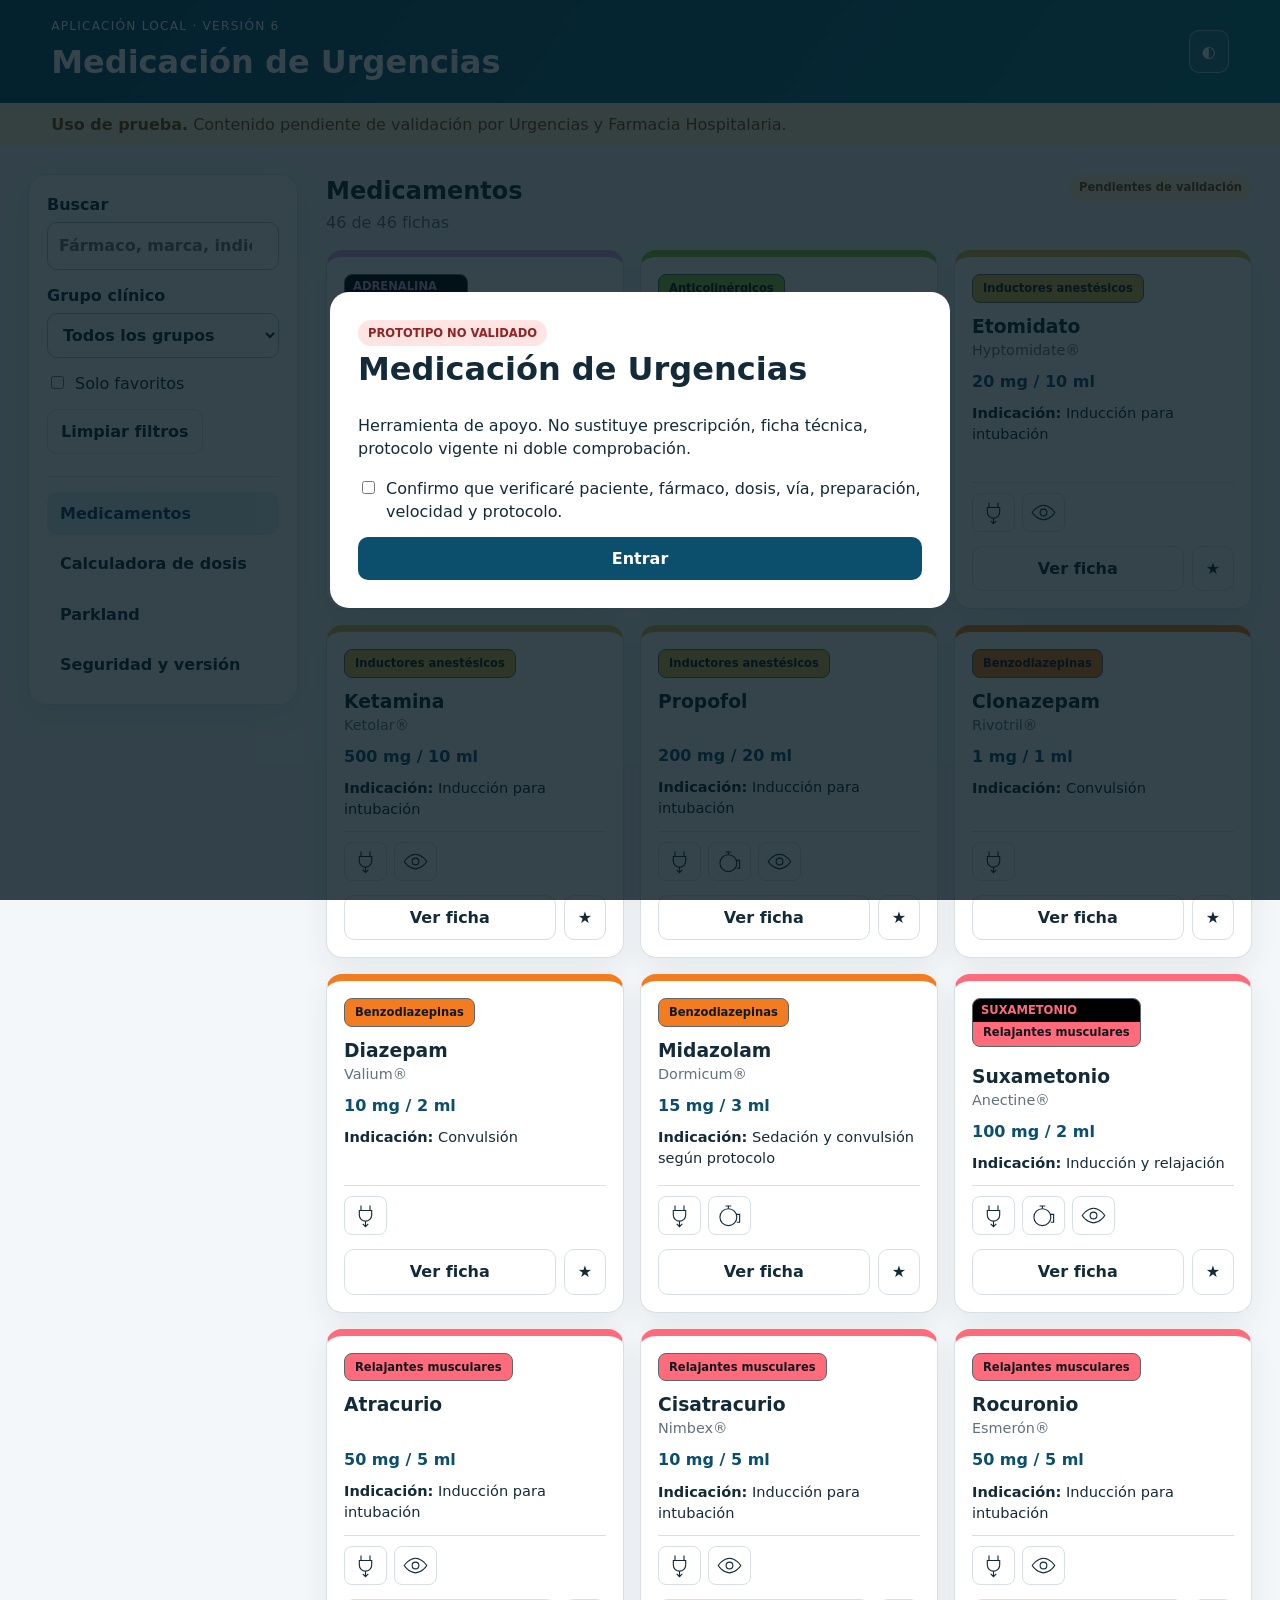
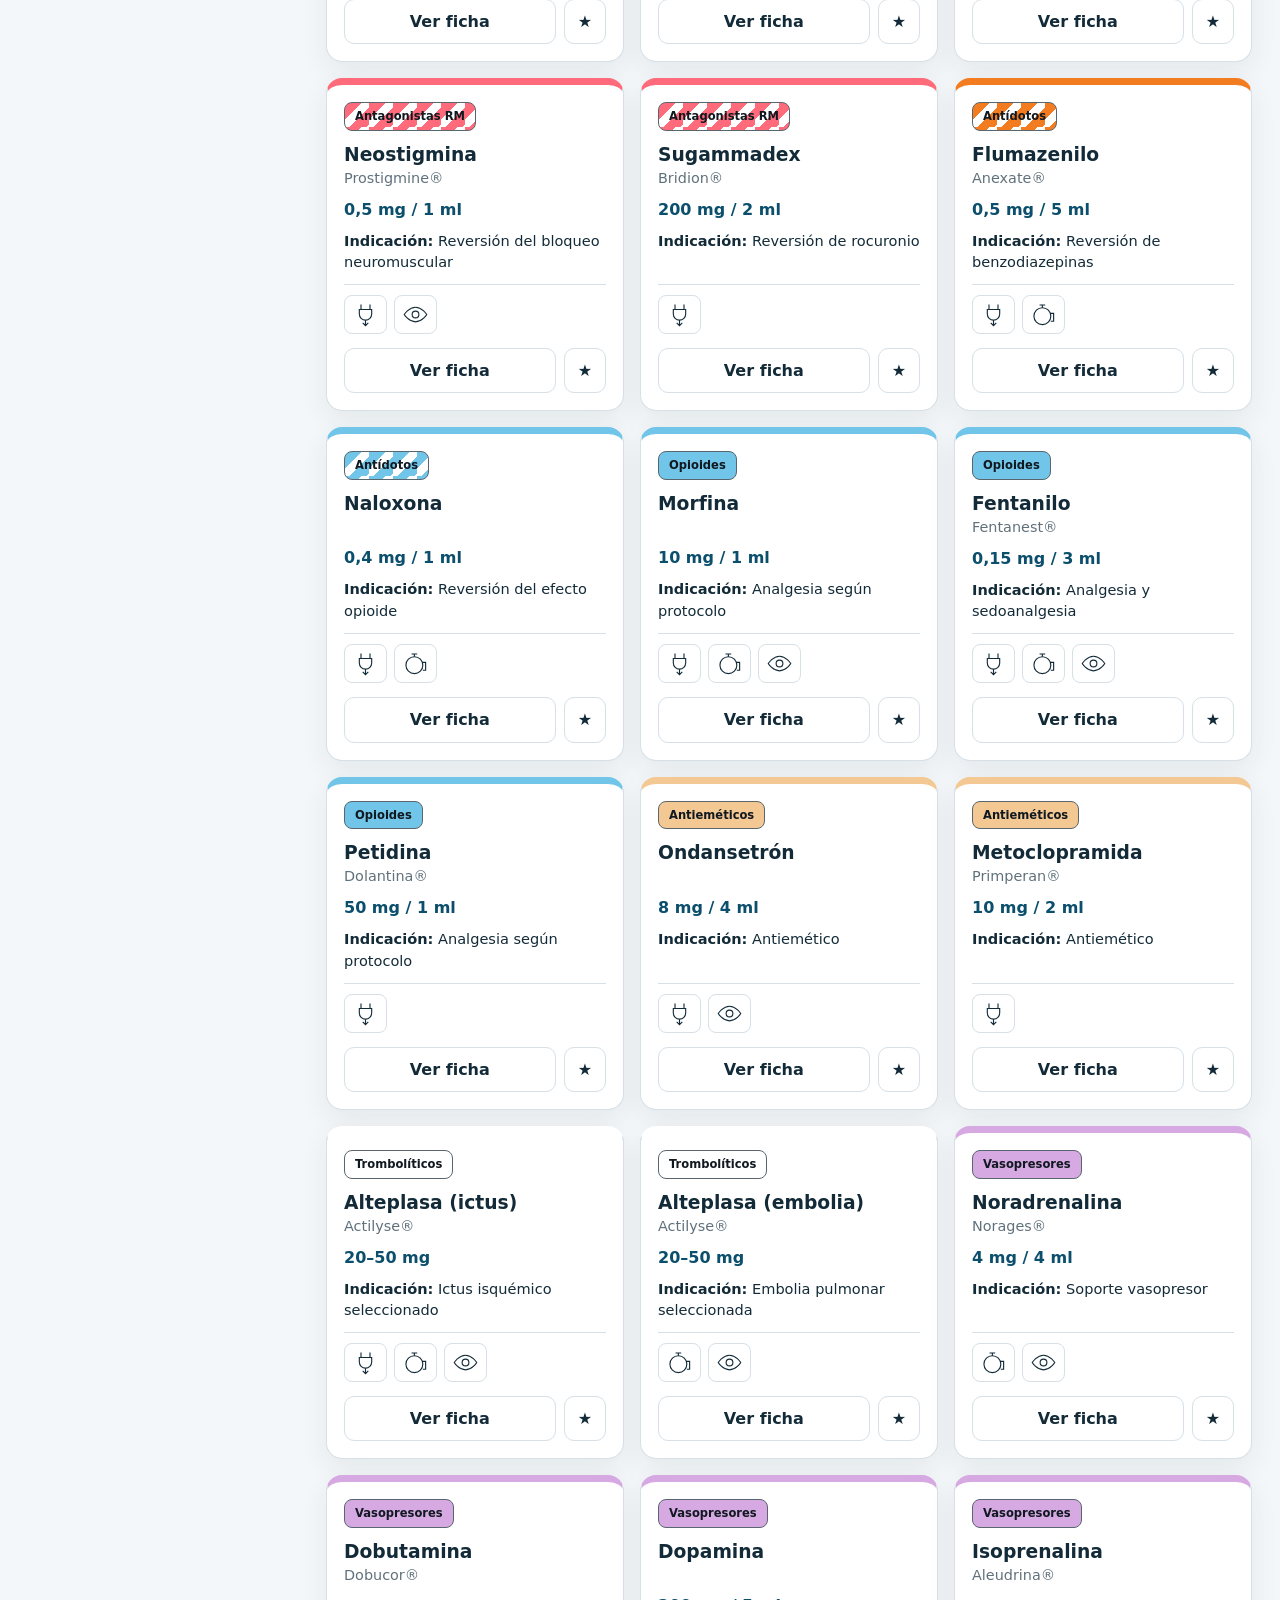
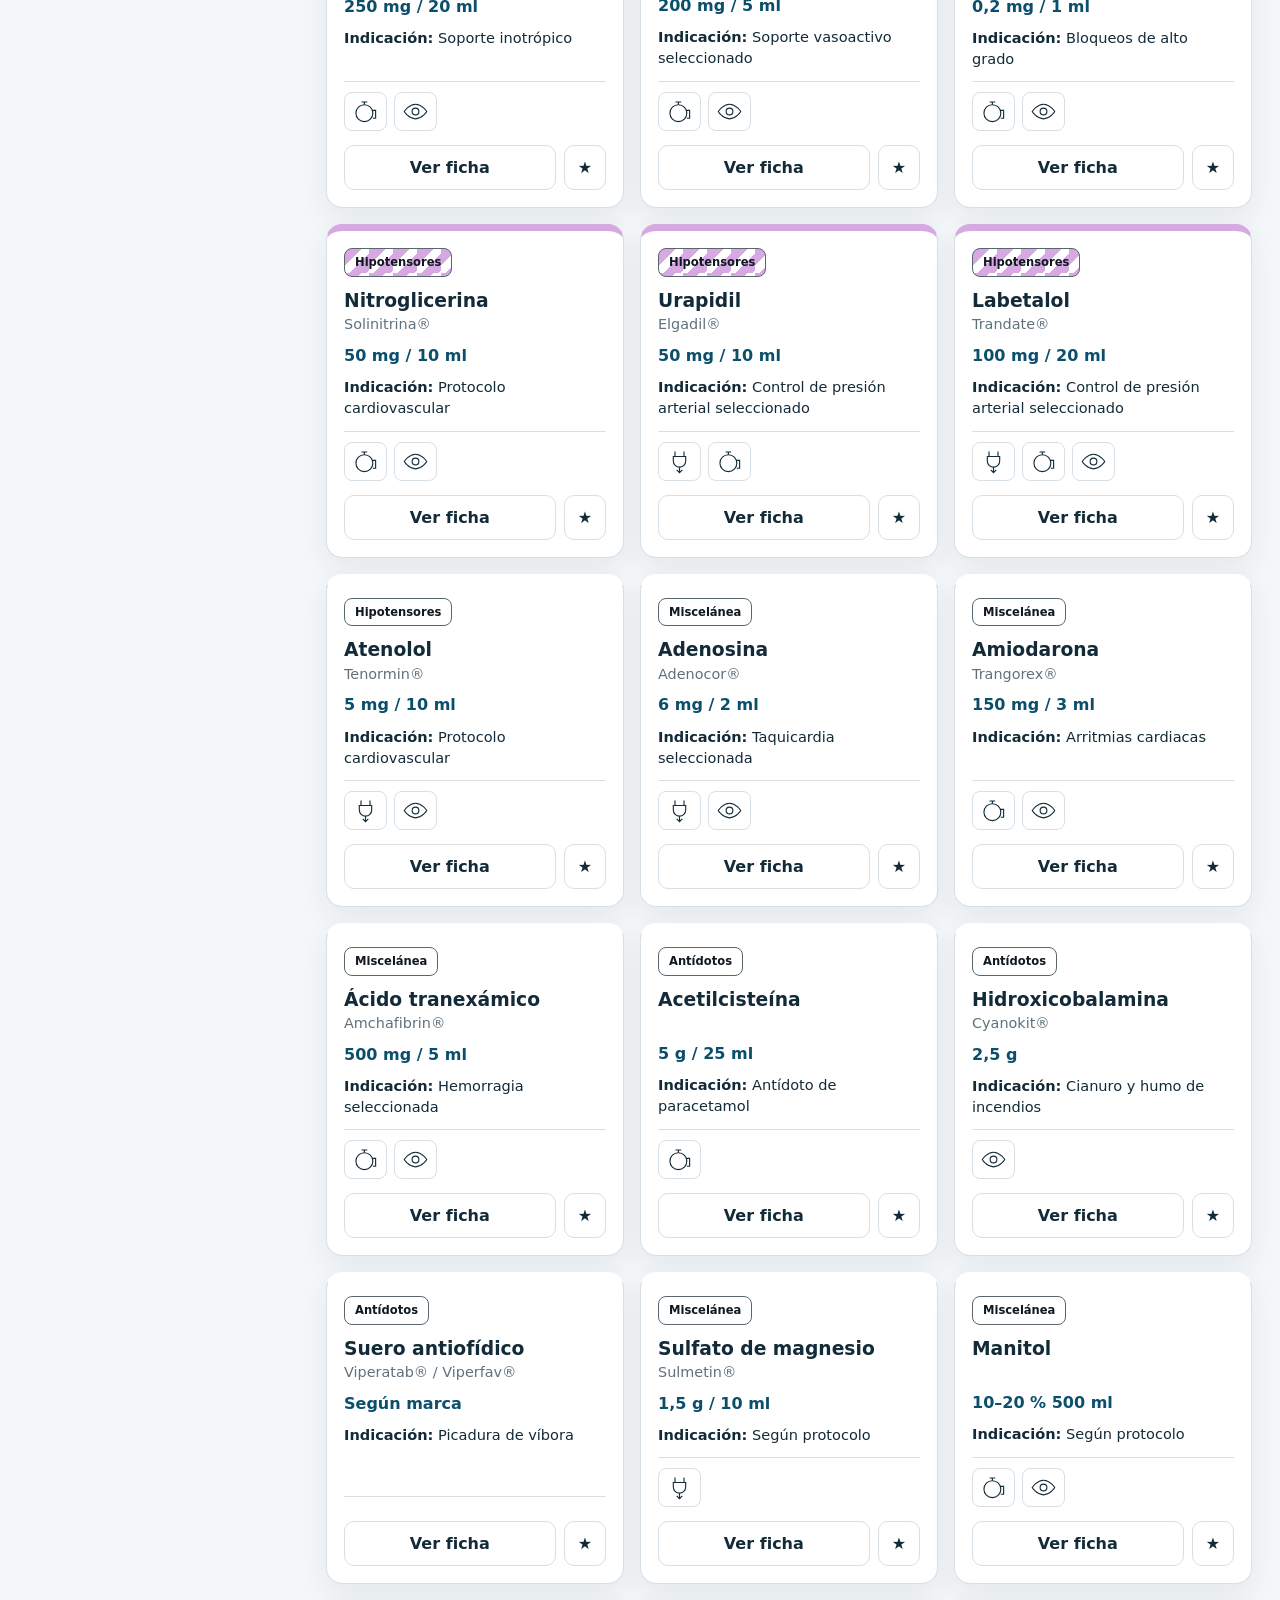
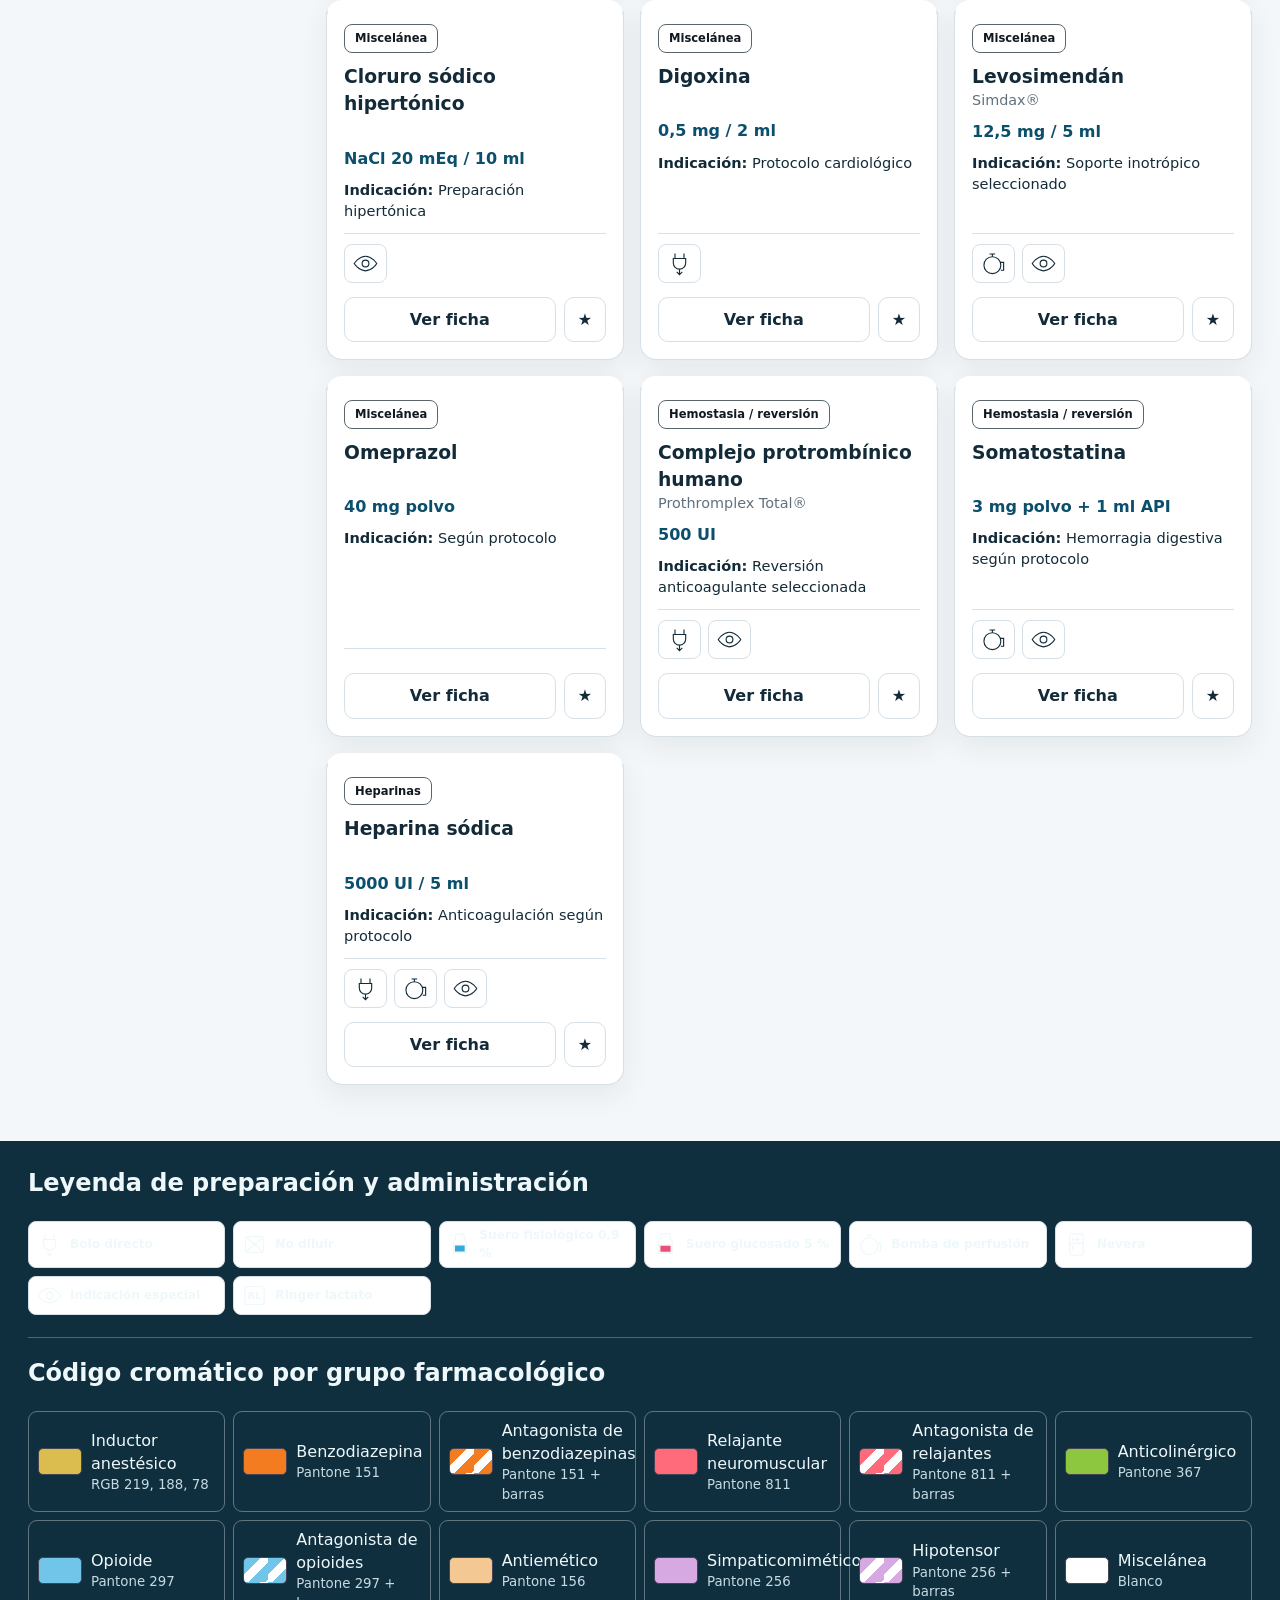
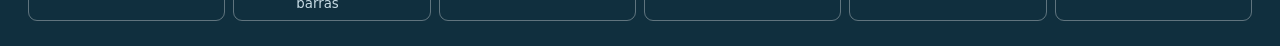
==== index.html @ 4f3c8aae "Add files via upload" ====
<!doctype html>
<html lang="es">
<head>
  <meta charset="utf-8">
  <meta name="viewport" content="width=device-width,initial-scale=1,viewport-fit=cover">
  <meta name="theme-color" content="#0b4f6c">
  <meta name="description" content="Apoyo local para preparación y administración de medicación de urgencias">
  <meta name="apple-mobile-web-app-capable" content="yes">
  <meta name="apple-mobile-web-app-status-bar-style" content="default">
  <meta name="apple-mobile-web-app-title" content="Med Urgencias">
  <title>Medicación de Urgencias</title>
  <link rel="manifest" href="./manifest.webmanifest">
  <link rel="icon" href="./icons/icon-192.png" sizes="192x192" type="image/png">
  <link rel="apple-touch-icon" href="./icons/icon-192.png">
  <link rel="stylesheet" href="./styles.css">
</head>
<body>
  <div id="safetyGate" class="gate" role="dialog" aria-modal="true" aria-labelledby="gateTitle">
    <div class="gate-card"><span class="pill danger">PROTOTIPO NO VALIDADO</span><h1 id="gateTitle">Medicación de Urgencias</h1><p>Herramienta de apoyo. No sustituye prescripción, ficha técnica, protocolo vigente ni doble comprobación.</p><label class="check"><input id="gateCheck" type="checkbox"> Confirmo que verificaré paciente, fármaco, dosis, vía, preparación, velocidad y protocolo.</label><button id="enterBtn" class="primary" disabled>Entrar</button></div>
  </div>
  <header class="topbar"><div><p class="eyebrow">Aplicación local · versión 6</p><h1>Medicación de Urgencias</h1></div><div class="header-actions"><button id="installBtn" class="install-btn" hidden>Instalar aplicación</button><button id="themeBtn" class="icon-btn" aria-label="Cambiar contraste">◐</button></div></header>
  <div class="alert"><strong>Uso de prueba.</strong> Contenido pendiente de validación por Urgencias y Farmacia Hospitalaria.</div>
  <main class="layout">
    <aside class="sidebar"><label>Buscar<input id="search" type="search" placeholder="Fármaco, marca, indicación..."></label><label>Grupo clínico<select id="category"><option value="all">Todos los grupos</option></select></label><label class="check"><input id="favoritesOnly" type="checkbox"> Solo favoritos</label><button id="clearBtn" class="secondary">Limpiar filtros</button><nav><button class="nav-btn active" data-view="meds">Medicamentos</button><button class="nav-btn" data-view="dose">Calculadora de dosis</button><button class="nav-btn" data-view="parkland">Parkland</button><button class="nav-btn" data-view="about">Seguridad y versión</button></nav></aside>
    <section class="content">
      <section id="medsView" class="view"><div class="section-head"><div><h2>Medicamentos</h2><p id="count"></p></div><span class="pill warning">Pendientes de validación</span></div><div id="cards" class="card-grid"></div><p id="empty" class="empty" hidden>No hay resultados.</p></section>
      <section id="doseView" class="view" hidden><div class="section-head"><div><h2>Calculadora de dosis</h2><p>Realiza conversiones a partir de una dosis ya prescrita.</p></div><span class="pill danger">No prescribe dosis</span></div><div class="panel dose-grid"><fieldset><legend>1. Dosis prescrita</legend><label>Tipo<select id="doseMode"><option value="total">Dosis total</option><option value="perKg">Dosis por kg</option></select></label><label id="weightWrap" hidden>Peso (kg)<input id="doseWeight" type="number" min="0.1" max="300" step="0.1"></label><div class="inline"><label>Dosis<input id="doseValue" type="number" min="0" step="any"></label><label>Unidad<select id="doseUnit"><option value="mg">mg</option><option value="mcg">microgramos</option><option value="g">g</option><option value="UI">UI</option></select></label></div></fieldset><fieldset><legend>2. Presentación</legend><div class="inline"><label>Cantidad<input id="stockAmount" type="number" min="0" step="any"></label><label>Unidad<select id="stockUnit"><option value="mg">mg</option><option value="mcg">microgramos</option><option value="g">g</option><option value="UI">UI</option></select></label></div><label>Volumen que contiene (ml)<input id="stockVolume" type="number" min="0" step="any"></label></fieldset><fieldset><legend>3. Preparación opcional</legend><label>Volumen final total (ml)<input id="finalVolume" type="number" min="0" step="any"></label><div class="inline"><label>Duración<input id="duration" type="number" min="0" step="any"></label><label>Unidad<select id="durationUnit"><option value="min">min</option><option value="h">horas</option></select></label></div></fieldset><div class="actions"><button id="doseCalcBtn" class="primary">Calcular</button><button id="doseResetBtn" class="secondary">Borrar</button></div><div id="doseResult" class="result">Introduce la dosis prescrita y la presentación disponible.</div></div><div class="note"><strong>Resultado matemático, no pauta clínica.</strong> No mezcles UI con unidades de masa.</div></section>
      <section id="parklandView" class="view" hidden><div class="section-head"><div><h2>Calculadora de Parkland</h2><p>Reposición inicial orientativa en pacientes quemados.</p></div><span class="pill danger">Requiere validación clínica</span></div><div class="panel parkland"><label>Peso (kg)<input id="weight" type="number" min="1" max="300" step="0.1"></label><label>Superficie corporal quemada (%)<input id="burn" type="number" min="1" max="100" step="0.1"></label><button id="calcBtn" class="primary">Calcular</button><button id="resetCalc" class="secondary">Borrar</button><div id="calcResult" class="result">Introduce peso y %SCQ.</div></div><div class="note"><strong>Fórmula:</strong> 4 ml × kg × %SCQ. 50 % en las primeras 8 horas y 50 % en las 16 siguientes. El tiempo se cuenta desde la quemadura.</div></section>
      <section id="aboutView" class="view" hidden><div class="panel prose"><h2>Seguridad y versión</h2><ul><li>Versión: 6.0.</li><li>Sin datos identificativos ni conexiones externas.</li><li>Los favoritos se guardan en este navegador.</li><li>Los colores indican la clasificación cromática de jeringas, separada del grupo clínico usado para filtrar.</li><li>Los valores Pantone se muestran mediante equivalencias sRGB aproximadas para pantalla.</li></ul><button id="exportBtn" class="secondary">Exportar favoritos</button></div></section>
    </section>
  </main>
  <footer class="app-footer"><div class="footer-inner"><h2>Leyenda de preparación y administración</h2><div id="iconLegend" class="legend-grid"></div><section class="color-legend"><h2>Código cromático por grupo farmacológico</h2><div id="colorLegend" class="legend-grid"></div></section></div></footer>
  <dialog id="drugDialog"><article id="dialogContent"></article><form method="dialog"><button class="secondary">Cerrar</button></form></dialog>
  <div id="updateToast" class="update-toast" hidden><span>Hay una versión nueva disponible.</span><button id="updateBtn" class="primary">Actualizar</button></div>
  <script src="./app.js"></script>
</body>
</html>
---- styles.css ----
:root{--bg:#f4f7f9;--surface:#fff;--ink:#132b38;--muted:#60717c;--brand:#0b4f6c;--line:#d6e0e6;--shadow:0 10px 28px #0c2d3d12;--danger:#8f2525;--danger-bg:#ffe4e4;--warn:#7a4d00;--warn-bg:#fff1cc;--inductor:#DBBC4E;--benzo:#F47C20;--relax:#FF6B7A;--local:#A7A8AA;--anticholin:#8DC63F;--opioid:#71C5E8;--antiemetic:#F3C892;--vaso:#D6A9E3;--misc:#fff}*{box-sizing:border-box}body{margin:0;background:var(--bg);color:var(--ink);font-family:system-ui,-apple-system,"Segoe UI",sans-serif;line-height:1.45}.topbar{display:flex;align-items:center;justify-content:space-between;padding:18px clamp(18px,4vw,54px);color:#fff;background:linear-gradient(125deg,var(--brand),#117a8b)}h1,h2{margin-top:0}.topbar h1{margin:0;font-size:clamp(1.5rem,3vw,2rem)}.eyebrow{margin:0 0 3px;font-size:.76rem;text-transform:uppercase;letter-spacing:.1em}.header-actions{display:flex;gap:10px}.icon-btn,.install-btn{border:1px solid #ffffff88;border-radius:10px;padding:9px 12px}.icon-btn{background:#ffffff18;color:white}.install-btn{background:#fff;color:var(--brand);font-weight:800}.alert{padding:10px clamp(18px,4vw,54px);background:var(--warn-bg);color:var(--warn)}.layout{max-width:1450px;margin:auto;padding:28px;display:grid;grid-template-columns:270px 1fr;gap:28px}.sidebar{position:sticky;top:18px;align-self:start;padding:18px;background:var(--surface);border:1px solid var(--line);border-radius:18px;box-shadow:var(--shadow)}label{display:grid;gap:6px;font-weight:650;margin-bottom:14px}input,select,button{font:inherit}input,select{width:100%;padding:11px;border:1px solid #afc0ca;border-radius:10px;background:var(--surface);color:var(--ink)}button{cursor:pointer}.primary,.secondary,.nav-btn{padding:10px 13px;border-radius:10px;font-weight:750}.primary{border:0;background:var(--brand);color:#fff}.secondary{border:1px solid var(--line);background:var(--surface);color:var(--ink)}.check{display:flex;align-items:flex-start;gap:8px;font-weight:500}.check input{width:auto;margin-top:4px}.sidebar nav{display:grid;gap:7px;margin-top:22px;padding-top:15px;border-top:1px solid var(--line)}.nav-btn{text-align:left;border:0;background:transparent;color:var(--ink)}.nav-btn.active{background:#dff2f6;color:#07445a}.content{min-width:0}.section-head{display:flex;justify-content:space-between;gap:14px;align-items:start}.section-head h2{margin-bottom:2px}.section-head p{margin:0 0 16px;color:var(--muted)}.pill{display:inline-block;padding:5px 10px;border-radius:999px;font-size:.72rem;font-weight:850}.warning{background:var(--warn-bg);color:var(--warn)}.danger{background:var(--danger-bg);color:var(--danger)}.card-grid{display:grid;grid-template-columns:repeat(auto-fill,minmax(270px,1fr));gap:16px}.drug-card{--label:var(--misc);display:flex;flex-direction:column;padding:17px;background:var(--surface);border:1px solid var(--line);border-top:7px solid var(--label);border-radius:16px;box-shadow:var(--shadow)}.drug-card h3{margin:10px 0 0}.brand{min-height:1.4em;color:var(--muted);font-size:.9rem}.presentation{margin:9px 0;color:var(--brand);font-weight:800}.summary{flex:1;font-size:.91rem}.family-tag{display:inline-block;max-width:100%;padding:5px 10px;border:1px solid #59666e;border-radius:8px;background:var(--label-fill,var(--label));color:#101820;font-size:.72rem;font-weight:900;background-size:24px 24px}.special-tag{padding-top:25px;position:relative;overflow:hidden}.special-tag::before{content:attr(data-title);position:absolute;inset:0 0 auto;background:#000;color:var(--label);padding:3px 8px}.card-icons,.detail-icons{display:flex;flex-wrap:wrap;gap:7px;margin-top:12px;padding-top:10px;border-top:1px solid var(--line)}.med-icon{display:inline-flex;align-items:center;gap:7px;padding:5px 7px;border:1px solid var(--line);border-radius:8px;background:var(--surface);font-size:.76rem;font-weight:750}.med-icon svg{width:27px;height:27px;fill:none;stroke:currentColor;stroke-width:2}.med-icon.compact span{display:none}.icon-sf .liquid{fill:#36a9d6}.icon-sg .liquid{fill:#ec4f78}.card-actions,.actions{display:flex;gap:8px;margin-top:14px}.card-actions button:first-child{flex:1}.fav.active{background:#ffefb2}.panel{padding:22px;background:var(--surface);border:1px solid var(--line);border-radius:18px;box-shadow:var(--shadow)}.dose-grid{display:grid;grid-template-columns:repeat(3,1fr);gap:16px}.dose-grid fieldset{border:1px solid var(--line);border-radius:13px;padding:14px}.dose-grid legend{font-weight:850;color:var(--brand)}.inline{display:grid;grid-template-columns:2fr 1fr;gap:9px}.result{grid-column:1/-1;padding:16px;border-radius:11px;background:#e6f3f6;font-weight:650}.formula{display:inline-block;margin:7px 0;padding:5px 7px;background:var(--surface);border:1px solid var(--line);border-radius:7px;font-family:ui-monospace,monospace}.bad{color:var(--danger);font-weight:850}.parkland{display:grid;grid-template-columns:1fr 1fr auto auto;align-items:end;gap:12px}.parkland label{margin:0}.note{margin-top:15px;padding:15px;border-left:5px solid #dda01d;background:var(--warn-bg)}.app-footer{margin-top:28px;padding:25px 28px;background:#102f3e;color:#eef8fb}.footer-inner{max-width:1394px;margin:auto}.legend-grid{display:grid;grid-template-columns:repeat(auto-fit,minmax(185px,1fr));gap:8px}.color-legend{margin-top:22px;padding-top:18px;border-top:1px solid #ffffff44}.swatch{--label:var(--misc);display:flex;align-items:center;gap:9px;padding:7px 9px;border:1px solid #ffffff55;border-radius:9px}.swatch::before{content:"";width:42px;height:25px;flex:none;border:1px solid #445;border-radius:5px;background:var(--label-fill,var(--label));background-size:24px 24px}.swatch small{display:block;color:#c6dae3}.gate{position:fixed;inset:0;z-index:100;display:grid;place-items:center;padding:20px;background:#03161fcc}.gate.hidden{display:none}.gate-card{max-width:620px;padding:28px;border-radius:19px;background:#fff;color:#132b38}.gate-card .primary{width:100%}dialog{width:min(720px,92vw);max-height:88vh;padding:0;border:0;border-radius:18px;background:var(--surface);color:var(--ink)}dialog::backdrop{background:#001c2c99}dialog article{padding:23px}dialog form{padding:0 23px 23px}.detail-grid{display:grid;grid-template-columns:150px 1fr;gap:8px 15px}.detail-grid dt{font-weight:850}.detail-grid dd{margin:0}.detail-warning{margin:12px 0;padding:12px;border-radius:10px;background:var(--danger-bg);color:var(--danger)}.update-toast{position:fixed;z-index:80;right:18px;bottom:18px;display:flex;align-items:center;gap:12px;padding:14px;border-radius:13px;background:var(--surface);box-shadow:0 15px 50px #0005}.update-toast[hidden]{display:none}.dark{--bg:#10191f;--surface:#18242c;--ink:#eef7fb;--muted:#b4c1c8;--line:#344854;--shadow:none}.dark .gate-card{background:#18242c;color:#eef7fb}@media(max-width:900px){.layout{grid-template-columns:1fr;padding:16px}.sidebar{position:static}.dose-grid,.parkland{grid-template-columns:1fr}.dose-grid .result,.parkland .result{grid-column:1}.section-head{flex-direction:column}.detail-grid{grid-template-columns:1fr}}@media(max-width:600px){.install-btn{font-size:.75rem}.legend-grid{grid-template-columns:1fr 1fr}.update-toast{left:12px;right:12px}}
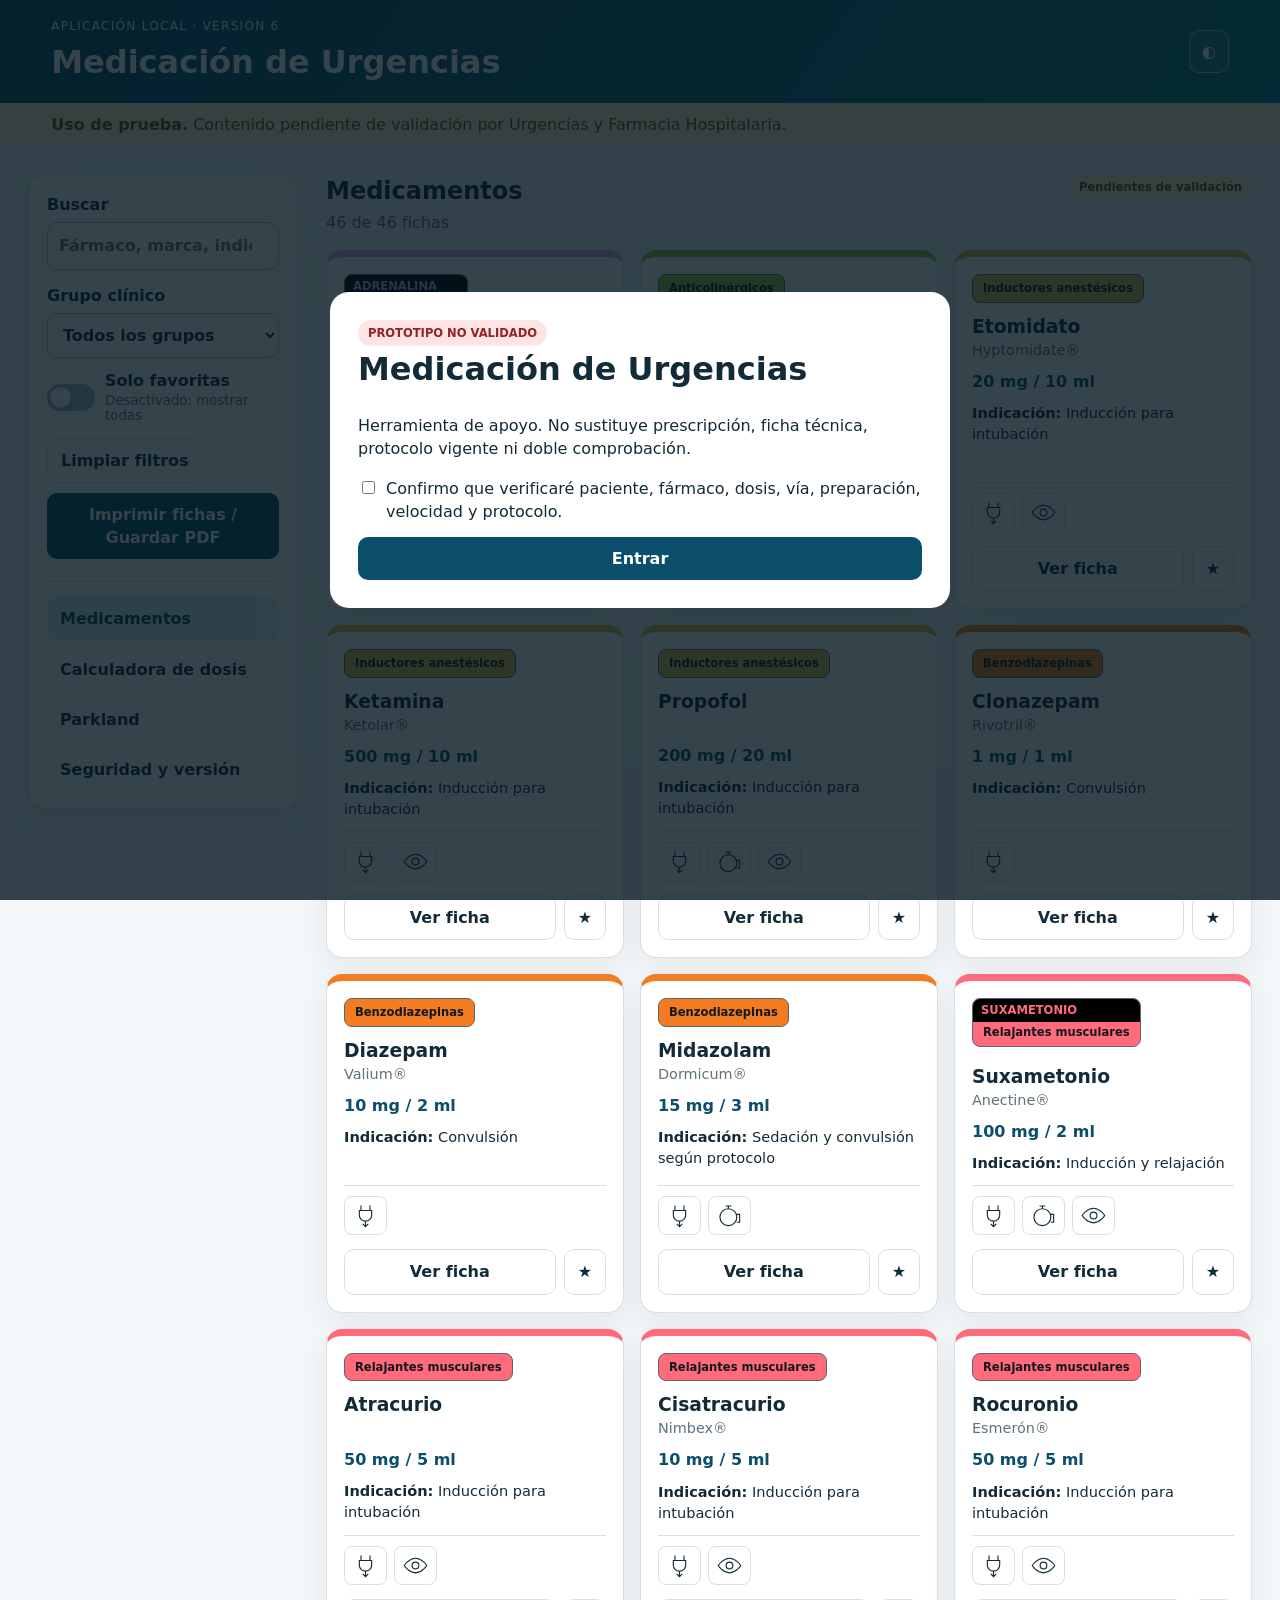
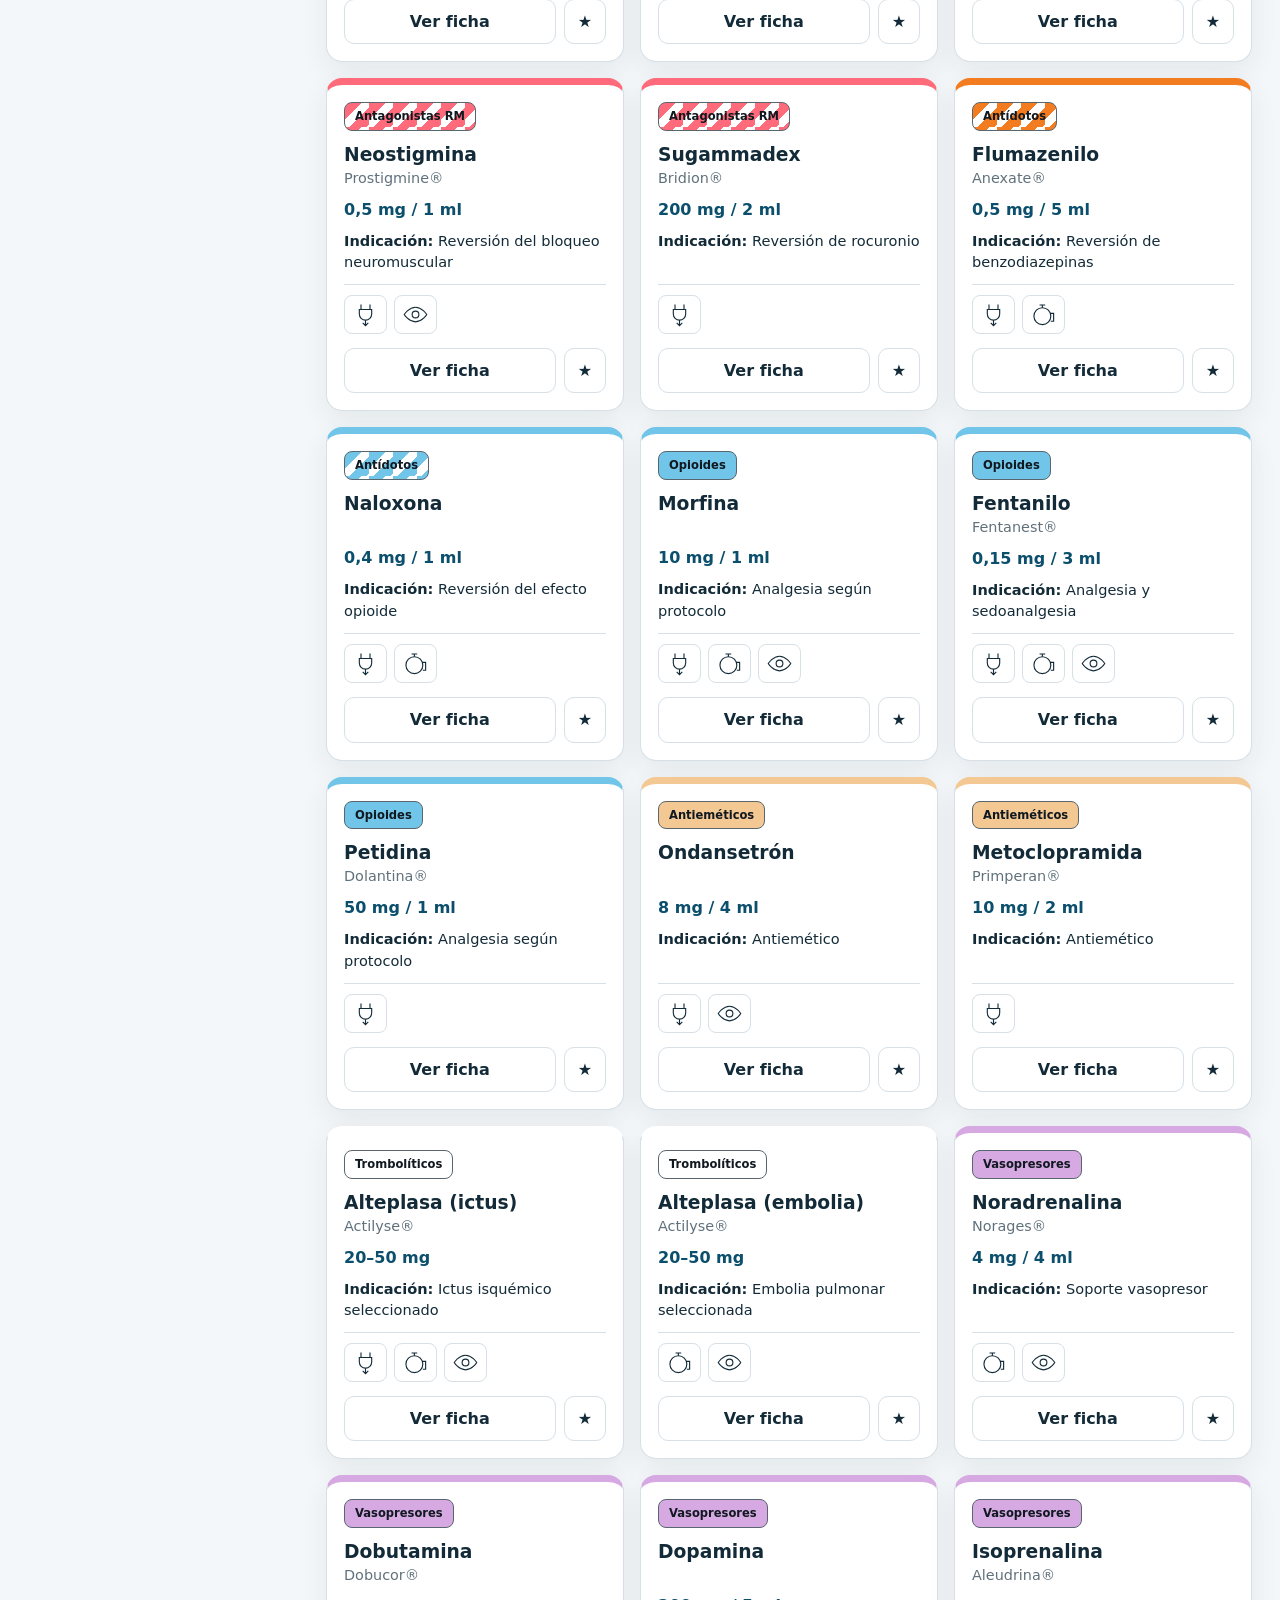
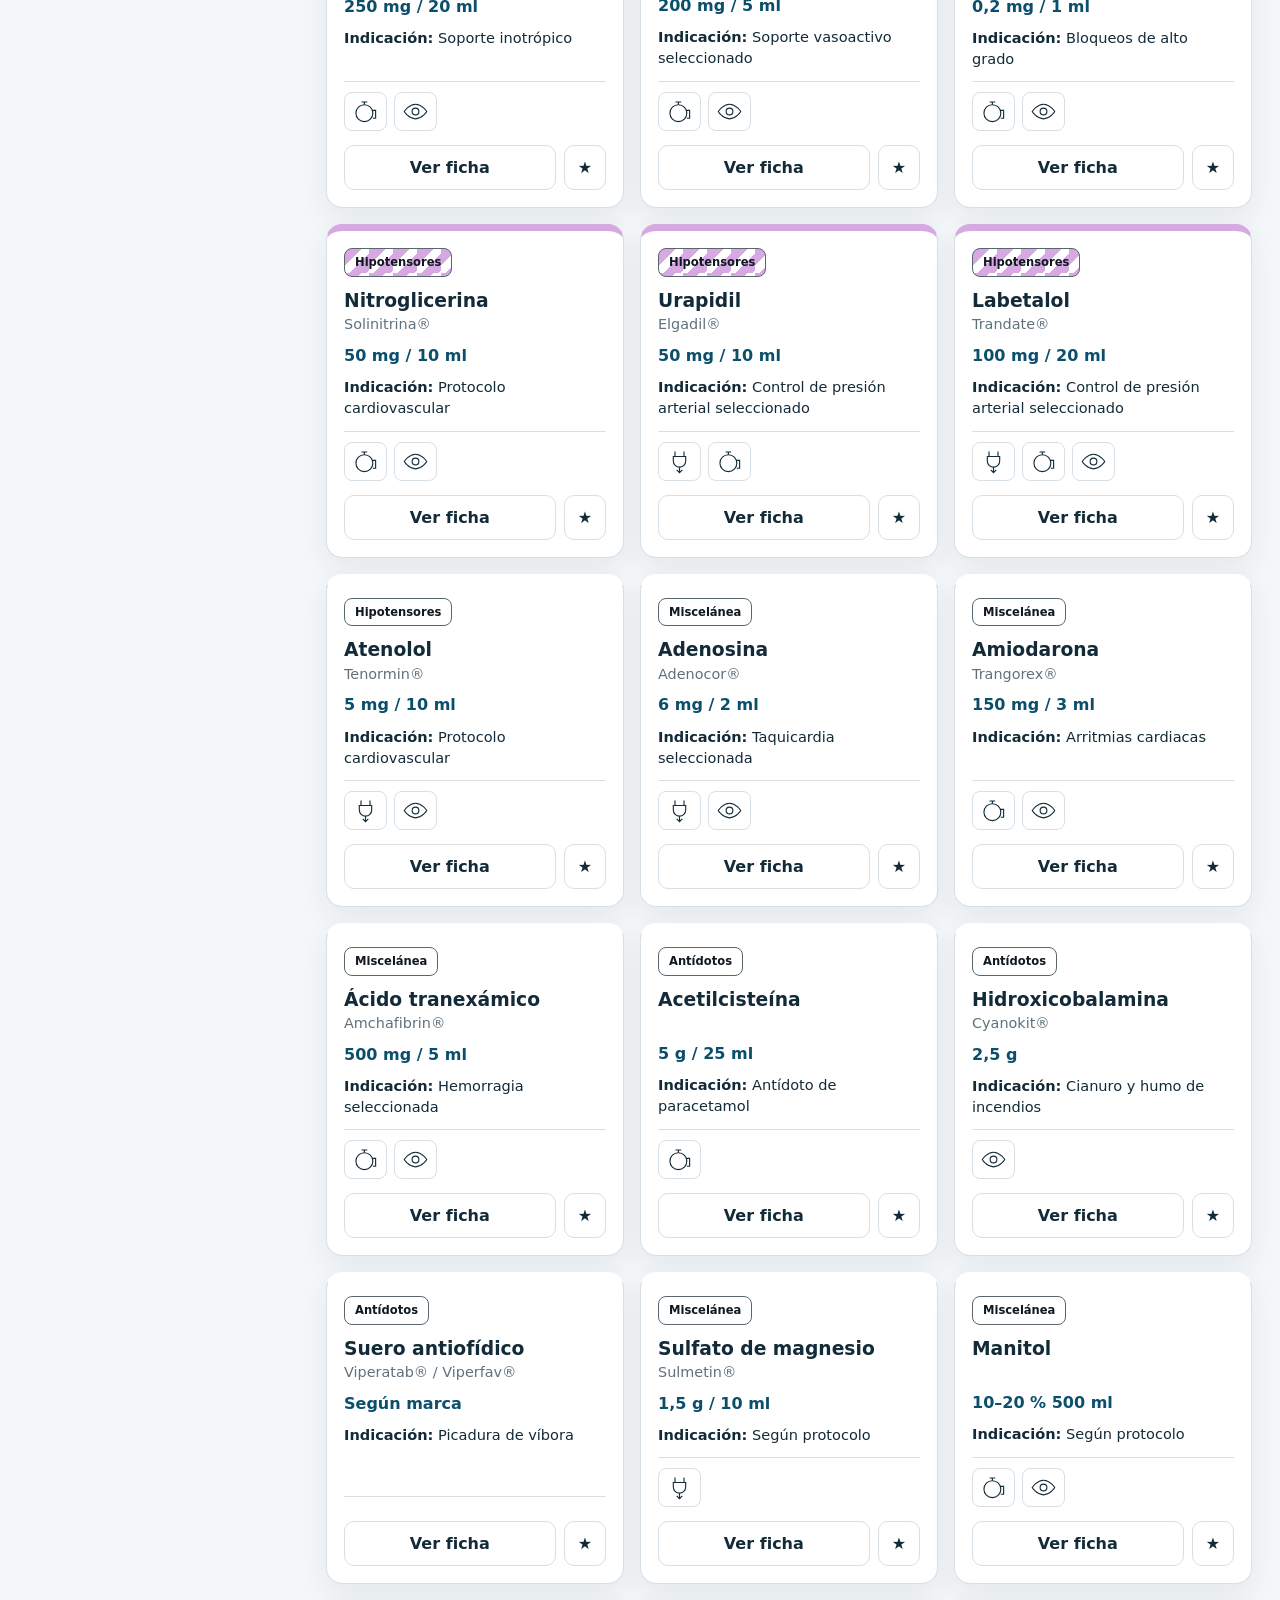
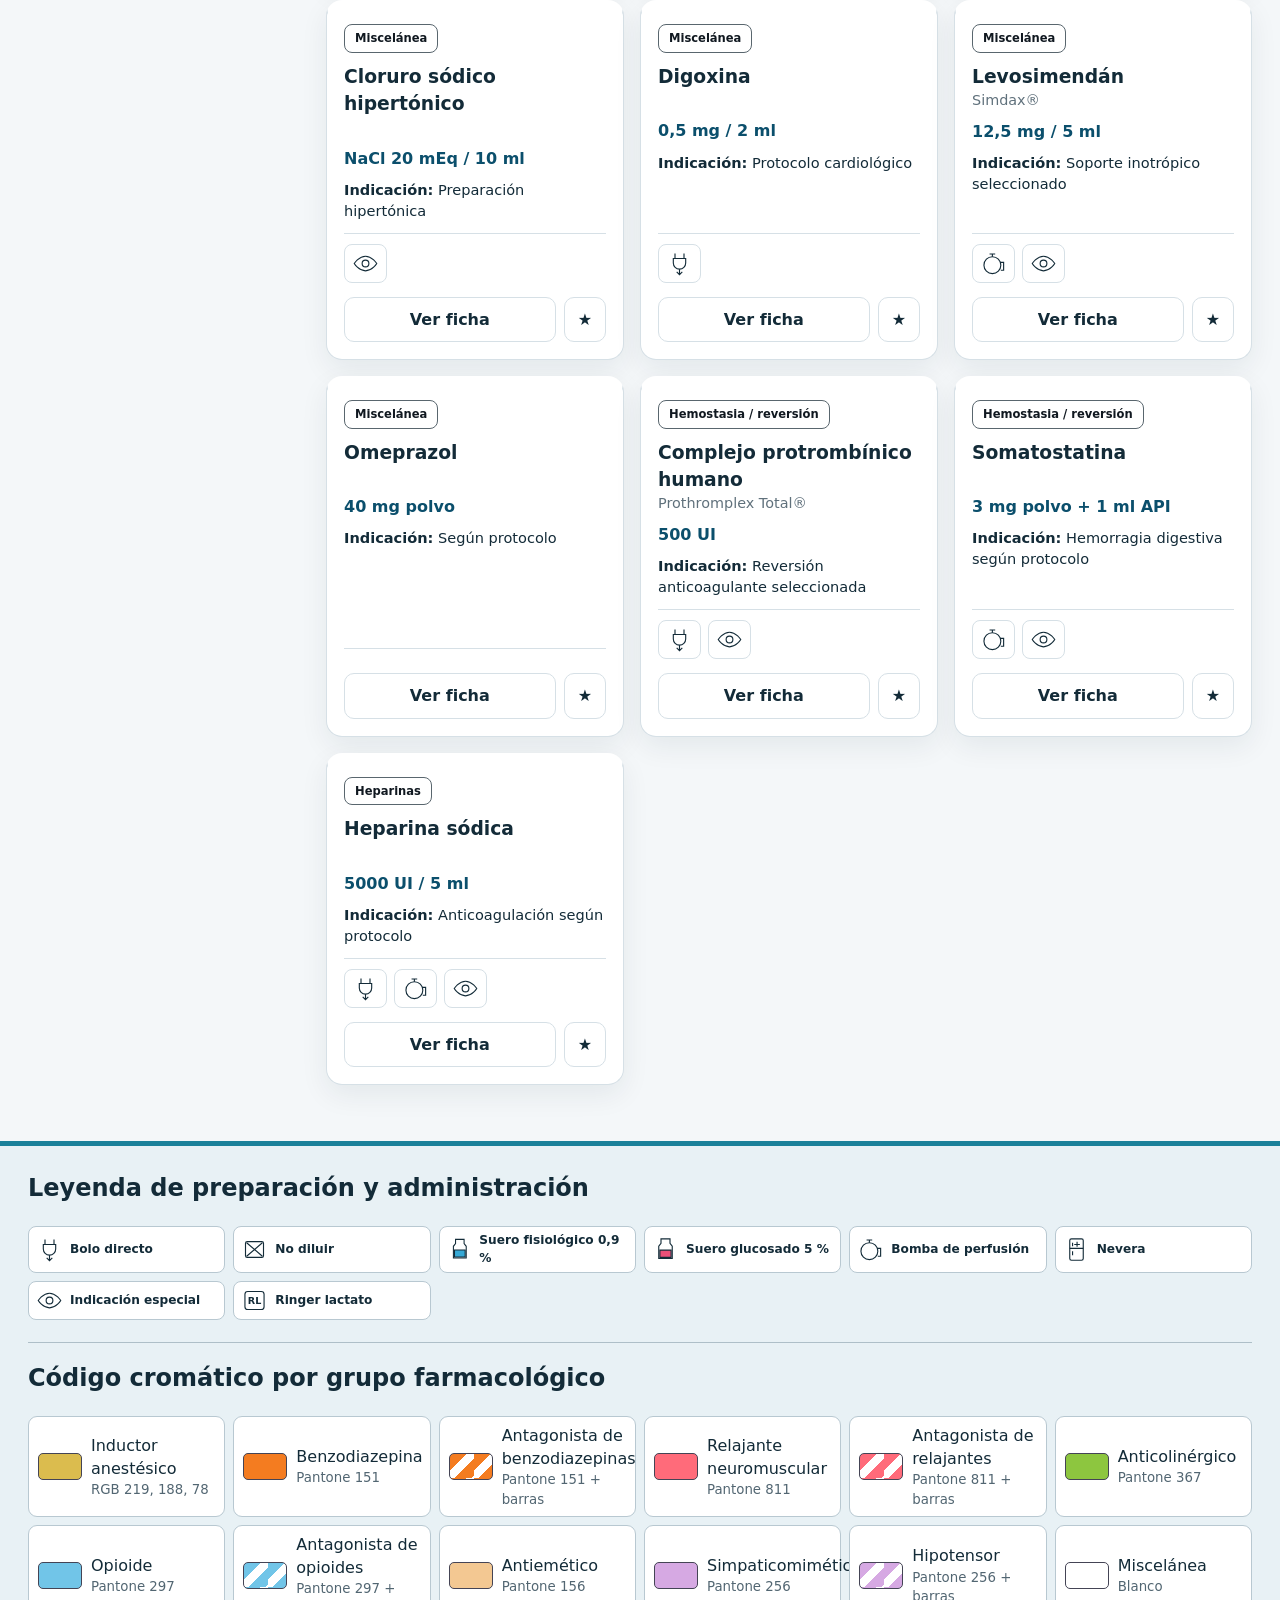
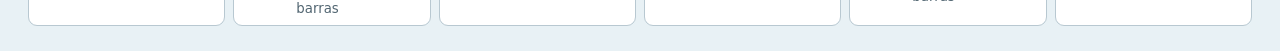
==== commit fd418491: "Add files via upload" ====
--- a/index.html
+++ b/index.html
@@ -1,37 +1,39 @@
-<!doctype html>
-<html lang="es">
-<head>
-  <meta charset="utf-8">
-  <meta name="viewport" content="width=device-width,initial-scale=1,viewport-fit=cover">
-  <meta name="theme-color" content="#0b4f6c">
-  <meta name="description" content="Apoyo local para preparación y administración de medicación de urgencias">
-  <meta name="apple-mobile-web-app-capable" content="yes">
-  <meta name="apple-mobile-web-app-status-bar-style" content="default">
-  <meta name="apple-mobile-web-app-title" content="Med Urgencias">
-  <title>Medicación de Urgencias</title>
-  <link rel="manifest" href="./manifest.webmanifest">
-  <link rel="icon" href="./icons/icon-192.png" sizes="192x192" type="image/png">
-  <link rel="apple-touch-icon" href="./icons/icon-192.png">
-  <link rel="stylesheet" href="./styles.css">
-</head>
-<body>
-  <div id="safetyGate" class="gate" role="dialog" aria-modal="true" aria-labelledby="gateTitle">
-    <div class="gate-card"><span class="pill danger">PROTOTIPO NO VALIDADO</span><h1 id="gateTitle">Medicación de Urgencias</h1><p>Herramienta de apoyo. No sustituye prescripción, ficha técnica, protocolo vigente ni doble comprobación.</p><label class="check"><input id="gateCheck" type="checkbox"> Confirmo que verificaré paciente, fármaco, dosis, vía, preparación, velocidad y protocolo.</label><button id="enterBtn" class="primary" disabled>Entrar</button></div>
-  </div>
-  <header class="topbar"><div><p class="eyebrow">Aplicación local · versión 6</p><h1>Medicación de Urgencias</h1></div><div class="header-actions"><button id="installBtn" class="install-btn" hidden>Instalar aplicación</button><button id="themeBtn" class="icon-btn" aria-label="Cambiar contraste">◐</button></div></header>
-  <div class="alert"><strong>Uso de prueba.</strong> Contenido pendiente de validación por Urgencias y Farmacia Hospitalaria.</div>
-  <main class="layout">
-    <aside class="sidebar"><label>Buscar<input id="search" type="search" placeholder="Fármaco, marca, indicación..."></label><label>Grupo clínico<select id="category"><option value="all">Todos los grupos</option></select></label><label class="check"><input id="favoritesOnly" type="checkbox"> Solo favoritos</label><button id="clearBtn" class="secondary">Limpiar filtros</button><nav><button class="nav-btn active" data-view="meds">Medicamentos</button><button class="nav-btn" data-view="dose">Calculadora de dosis</button><button class="nav-btn" data-view="parkland">Parkland</button><button class="nav-btn" data-view="about">Seguridad y versión</button></nav></aside>
-    <section class="content">
-      <section id="medsView" class="view"><div class="section-head"><div><h2>Medicamentos</h2><p id="count"></p></div><span class="pill warning">Pendientes de validación</span></div><div id="cards" class="card-grid"></div><p id="empty" class="empty" hidden>No hay resultados.</p></section>
-      <section id="doseView" class="view" hidden><div class="section-head"><div><h2>Calculadora de dosis</h2><p>Realiza conversiones a partir de una dosis ya prescrita.</p></div><span class="pill danger">No prescribe dosis</span></div><div class="panel dose-grid"><fieldset><legend>1. Dosis prescrita</legend><label>Tipo<select id="doseMode"><option value="total">Dosis total</option><option value="perKg">Dosis por kg</option></select></label><label id="weightWrap" hidden>Peso (kg)<input id="doseWeight" type="number" min="0.1" max="300" step="0.1"></label><div class="inline"><label>Dosis<input id="doseValue" type="number" min="0" step="any"></label><label>Unidad<select id="doseUnit"><option value="mg">mg</option><option value="mcg">microgramos</option><option value="g">g</option><option value="UI">UI</option></select></label></div></fieldset><fieldset><legend>2. Presentación</legend><div class="inline"><label>Cantidad<input id="stockAmount" type="number" min="0" step="any"></label><label>Unidad<select id="stockUnit"><option value="mg">mg</option><option value="mcg">microgramos</option><option value="g">g</option><option value="UI">UI</option></select></label></div><label>Volumen que contiene (ml)<input id="stockVolume" type="number" min="0" step="any"></label></fieldset><fieldset><legend>3. Preparación opcional</legend><label>Volumen final total (ml)<input id="finalVolume" type="number" min="0" step="any"></label><div class="inline"><label>Duración<input id="duration" type="number" min="0" step="any"></label><label>Unidad<select id="durationUnit"><option value="min">min</option><option value="h">horas</option></select></label></div></fieldset><div class="actions"><button id="doseCalcBtn" class="primary">Calcular</button><button id="doseResetBtn" class="secondary">Borrar</button></div><div id="doseResult" class="result">Introduce la dosis prescrita y la presentación disponible.</div></div><div class="note"><strong>Resultado matemático, no pauta clínica.</strong> No mezcles UI con unidades de masa.</div></section>
-      <section id="parklandView" class="view" hidden><div class="section-head"><div><h2>Calculadora de Parkland</h2><p>Reposición inicial orientativa en pacientes quemados.</p></div><span class="pill danger">Requiere validación clínica</span></div><div class="panel parkland"><label>Peso (kg)<input id="weight" type="number" min="1" max="300" step="0.1"></label><label>Superficie corporal quemada (%)<input id="burn" type="number" min="1" max="100" step="0.1"></label><button id="calcBtn" class="primary">Calcular</button><button id="resetCalc" class="secondary">Borrar</button><div id="calcResult" class="result">Introduce peso y %SCQ.</div></div><div class="note"><strong>Fórmula:</strong> 4 ml × kg × %SCQ. 50 % en las primeras 8 horas y 50 % en las 16 siguientes. El tiempo se cuenta desde la quemadura.</div></section>
-      <section id="aboutView" class="view" hidden><div class="panel prose"><h2>Seguridad y versión</h2><ul><li>Versión: 6.0.</li><li>Sin datos identificativos ni conexiones externas.</li><li>Los favoritos se guardan en este navegador.</li><li>Los colores indican la clasificación cromática de jeringas, separada del grupo clínico usado para filtrar.</li><li>Los valores Pantone se muestran mediante equivalencias sRGB aproximadas para pantalla.</li></ul><button id="exportBtn" class="secondary">Exportar favoritos</button></div></section>
-    </section>
-  </main>
-  <footer class="app-footer"><div class="footer-inner"><h2>Leyenda de preparación y administración</h2><div id="iconLegend" class="legend-grid"></div><section class="color-legend"><h2>Código cromático por grupo farmacológico</h2><div id="colorLegend" class="legend-grid"></div></section></div></footer>
-  <dialog id="drugDialog"><article id="dialogContent"></article><form method="dialog"><button class="secondary">Cerrar</button></form></dialog>
-  <div id="updateToast" class="update-toast" hidden><span>Hay una versión nueva disponible.</span><button id="updateBtn" class="primary">Actualizar</button></div>
-  <script src="./app.js"></script>
-</body>
-</html>
+<!doctype html>
+<html lang="es">
+<head>
+  <meta charset="utf-8">
+  <meta name="viewport" content="width=device-width,initial-scale=1,viewport-fit=cover">
+  <meta name="theme-color" content="#0b4f6c">
+  <meta name="description" content="Apoyo local para preparación y administración de medicación de urgencias">
+  <meta name="apple-mobile-web-app-capable" content="yes">
+  <meta name="apple-mobile-web-app-status-bar-style" content="default">
+  <meta name="apple-mobile-web-app-title" content="Med Urgencias">
+  <title>Medicación de Urgencias</title>
+  <link rel="manifest" href="./manifest.webmanifest">
+  <link rel="icon" href="./icons/icon-192.png" sizes="192x192" type="image/png">
+  <link rel="apple-touch-icon" href="./icons/icon-192.png">
+  <link rel="stylesheet" href="./styles.css">
+  <link rel="stylesheet" href="./v7.css">
+</head>
+<body>
+  <div id="safetyGate" class="gate" role="dialog" aria-modal="true" aria-labelledby="gateTitle">
+    <div class="gate-card"><span class="pill danger">PROTOTIPO NO VALIDADO</span><h1 id="gateTitle">Medicación de Urgencias</h1><p>Herramienta de apoyo. No sustituye prescripción, ficha técnica, protocolo vigente ni doble comprobación.</p><label class="check"><input id="gateCheck" type="checkbox"> Confirmo que verificaré paciente, fármaco, dosis, vía, preparación, velocidad y protocolo.</label><button id="enterBtn" class="primary" disabled>Entrar</button></div>
+  </div>
+  <header class="topbar"><div><p class="eyebrow">Aplicación local · versión 6</p><h1>Medicación de Urgencias</h1></div><div class="header-actions"><button id="installBtn" class="install-btn" hidden>Instalar aplicación</button><button id="themeBtn" class="icon-btn" aria-label="Cambiar contraste">◐</button></div></header>
+  <div class="alert"><strong>Uso de prueba.</strong> Contenido pendiente de validación por Urgencias y Farmacia Hospitalaria.</div>
+  <main class="layout">
+    <aside class="sidebar"><label>Buscar<input id="search" type="search" placeholder="Fármaco, marca, indicación..."></label><label>Grupo clínico<select id="category"><option value="all">Todos los grupos</option></select></label><label class="check"><input id="favoritesOnly" type="checkbox"> Solo favoritos</label><button id="clearBtn" class="secondary">Limpiar filtros</button><nav><button class="nav-btn active" data-view="meds">Medicamentos</button><button class="nav-btn" data-view="dose">Calculadora de dosis</button><button class="nav-btn" data-view="parkland">Parkland</button><button class="nav-btn" data-view="about">Seguridad y versión</button></nav></aside>
+    <section class="content">
+      <section id="medsView" class="view"><div class="section-head"><div><h2>Medicamentos</h2><p id="count"></p></div><span class="pill warning">Pendientes de validación</span></div><div id="cards" class="card-grid"></div><p id="empty" class="empty" hidden>No hay resultados.</p></section>
+      <section id="doseView" class="view" hidden><div class="section-head"><div><h2>Calculadora de dosis</h2><p>Realiza conversiones a partir de una dosis ya prescrita.</p></div><span class="pill danger">No prescribe dosis</span></div><div class="panel dose-grid"><fieldset><legend>1. Dosis prescrita</legend><label>Tipo<select id="doseMode"><option value="total">Dosis total</option><option value="perKg">Dosis por kg</option></select></label><label id="weightWrap" hidden>Peso (kg)<input id="doseWeight" type="number" min="0.1" max="300" step="0.1"></label><div class="inline"><label>Dosis<input id="doseValue" type="number" min="0" step="any"></label><label>Unidad<select id="doseUnit"><option value="mg">mg</option><option value="mcg">microgramos</option><option value="g">g</option><option value="UI">UI</option></select></label></div></fieldset><fieldset><legend>2. Presentación</legend><div class="inline"><label>Cantidad<input id="stockAmount" type="number" min="0" step="any"></label><label>Unidad<select id="stockUnit"><option value="mg">mg</option><option value="mcg">microgramos</option><option value="g">g</option><option value="UI">UI</option></select></label></div><label>Volumen que contiene (ml)<input id="stockVolume" type="number" min="0" step="any"></label></fieldset><fieldset><legend>3. Preparación opcional</legend><label>Volumen final total (ml)<input id="finalVolume" type="number" min="0" step="any"></label><div class="inline"><label>Duración<input id="duration" type="number" min="0" step="any"></label><label>Unidad<select id="durationUnit"><option value="min">min</option><option value="h">horas</option></select></label></div></fieldset><div class="actions"><button id="doseCalcBtn" class="primary">Calcular</button><button id="doseResetBtn" class="secondary">Borrar</button></div><div id="doseResult" class="result">Introduce la dosis prescrita y la presentación disponible.</div></div><div class="note"><strong>Resultado matemático, no pauta clínica.</strong> No mezcles UI con unidades de masa.</div></section>
+      <section id="parklandView" class="view" hidden><div class="section-head"><div><h2>Calculadora de Parkland</h2><p>Reposición inicial orientativa en pacientes quemados.</p></div><span class="pill danger">Requiere validación clínica</span></div><div class="panel parkland"><label>Peso (kg)<input id="weight" type="number" min="1" max="300" step="0.1"></label><label>Superficie corporal quemada (%)<input id="burn" type="number" min="1" max="100" step="0.1"></label><button id="calcBtn" class="primary">Calcular</button><button id="resetCalc" class="secondary">Borrar</button><div id="calcResult" class="result">Introduce peso y %SCQ.</div></div><div class="note"><strong>Fórmula:</strong> 4 ml × kg × %SCQ. 50 % en las primeras 8 horas y 50 % en las 16 siguientes. El tiempo se cuenta desde la quemadura.</div></section>
+      <section id="aboutView" class="view" hidden><div class="panel prose"><h2>Seguridad y versión</h2><ul><li>Versión: 6.0.</li><li>Sin datos identificativos ni conexiones externas.</li><li>Los favoritos se guardan en este navegador.</li><li>Los colores indican la clasificación cromática de jeringas, separada del grupo clínico usado para filtrar.</li><li>Los valores Pantone se muestran mediante equivalencias sRGB aproximadas para pantalla.</li></ul><button id="exportBtn" class="secondary">Exportar favoritos</button></div></section>
+    </section>
+  </main>
+  <footer class="app-footer"><div class="footer-inner"><h2>Leyenda de preparación y administración</h2><div id="iconLegend" class="legend-grid"></div><section class="color-legend"><h2>Código cromático por grupo farmacológico</h2><div id="colorLegend" class="legend-grid"></div></section></div></footer>
+  <dialog id="drugDialog"><article id="dialogContent"></article><form method="dialog"><button class="secondary">Cerrar</button></form></dialog>
+  <div id="updateToast" class="update-toast" hidden><span>Hay una versión nueva disponible.</span><button id="updateBtn" class="primary">Actualizar</button></div>
+  <script src="./app.js"></script>
+  <script src="./v7.js"></script>
+</body>
+</html>
--- a/v7.css
+++ b/v7.css
@@ -0,0 +1,6 @@
+/* Mejoras v7: tema, switch de favoritos e impresión */
+.app-footer{background:#e8f1f5!important;color:#132b38!important;border-top:5px solid #1b819a}
+.app-footer h2,.app-footer strong{color:#132b38}.app-footer .med-icon,.app-footer .swatch{background:#fff;color:#132b38;border-color:#b8c8d1}.app-footer .swatch small{color:#526672}.color-legend{border-top-color:#aebfc8}.dark .app-footer{background:#102f3e!important;color:#eef8fb!important}.dark .app-footer h2,.dark .app-footer strong{color:#eef8fb}.dark .app-footer .med-icon,.dark .app-footer .swatch{background:#173f52;color:#fff;border-color:#3d6678}.dark .app-footer .swatch small{color:#c6dae3}.dark .color-legend{border-top-color:#ffffff44}
+.favorites-switch{display:flex!important;align-items:center;gap:10px;margin:14px 0;cursor:pointer}.favorites-switch input{position:absolute;opacity:0;pointer-events:none}.switch-track{position:relative;width:48px;height:27px;flex:none;border-radius:999px;background:#aab9c2;transition:.2s}.switch-track::after{content:"";position:absolute;top:3px;left:3px;width:21px;height:21px;border-radius:50%;background:#fff;box-shadow:0 2px 5px #0004;transition:.2s}.favorites-switch input:checked+.switch-track{background:var(--brand)}.favorites-switch input:checked+.switch-track::after{transform:translateX(21px)}.favorites-switch input:focus-visible+.switch-track{outline:3px solid #3ba8d8;outline-offset:2px}.switch-copy{display:grid;line-height:1.15}.switch-copy small{margin-top:3px;color:var(--muted);font-weight:500}
+.print-all-btn{width:100%;margin-top:10px}.print-modal{width:min(1100px,96vw);max-height:94vh}.print-modal article{padding:22px}.print-config{display:grid;grid-template-columns:1fr 1fr 1fr;gap:14px;align-items:end}.print-config label{margin:0}.print-config .actions{margin:0}.print-preview-wrap{margin-top:18px;border:1px solid var(--line);border-radius:12px;overflow:hidden;background:#d9e2e7}.print-preview{display:block;width:100%;height:55vh;border:0;background:#fff}.print-help{margin:12px 0 0;color:var(--muted);font-size:.88rem}.print-modal footer{display:flex;justify-content:flex-end;gap:10px;padding:0 22px 22px}
+@media(max-width:800px){.print-config{grid-template-columns:1fr}.print-preview{height:48vh}}
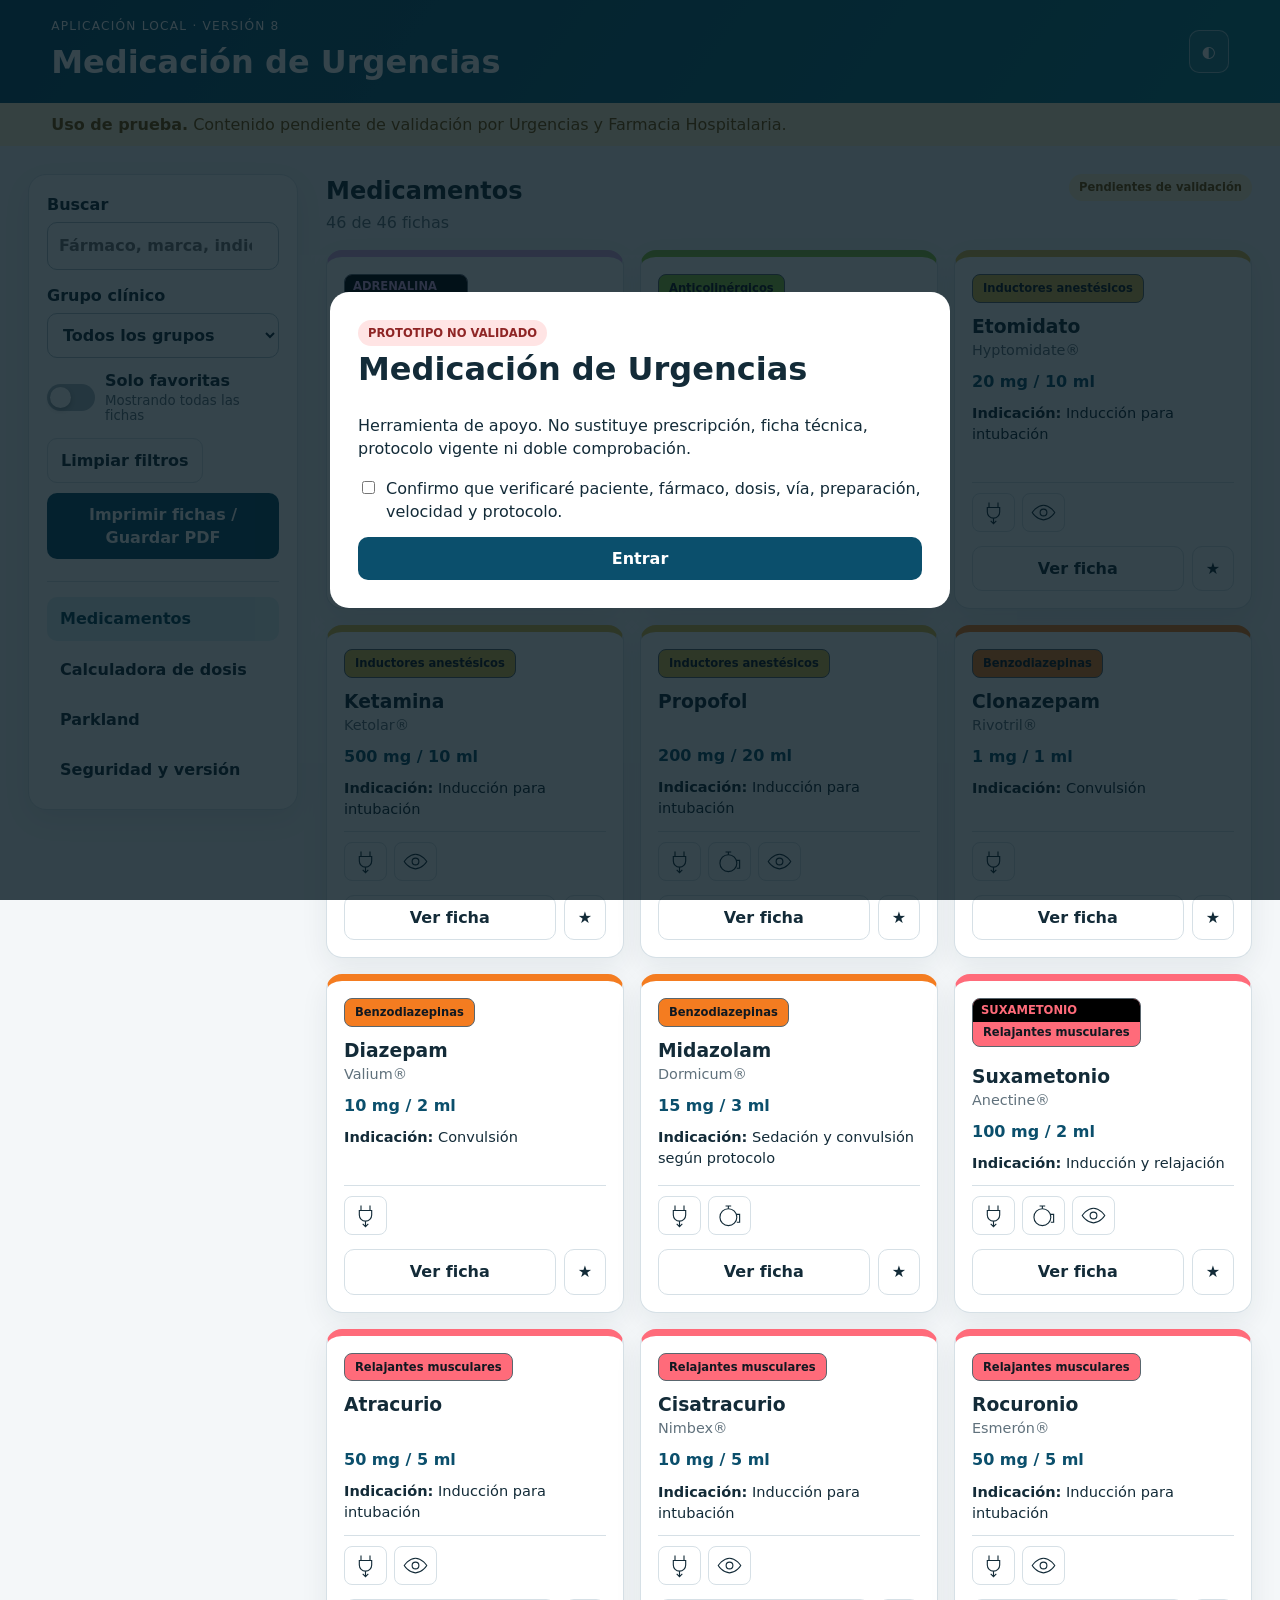
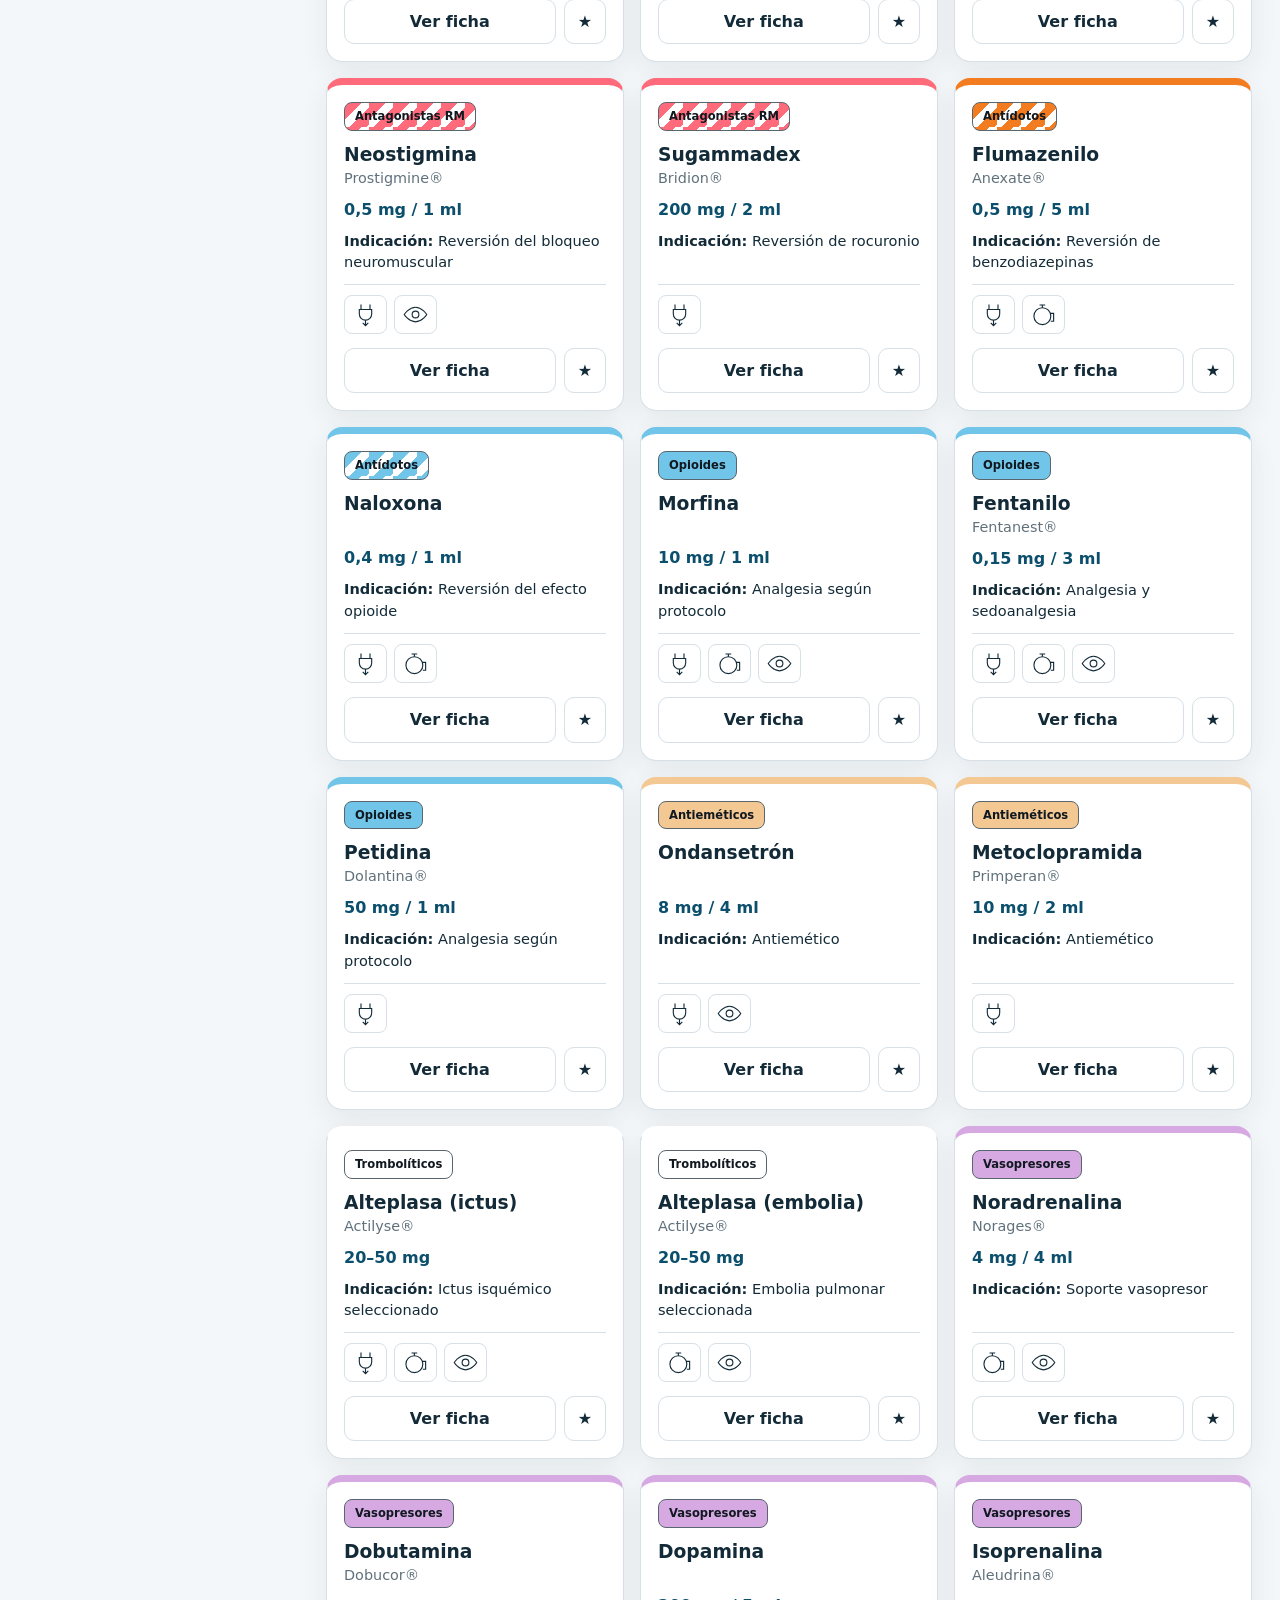
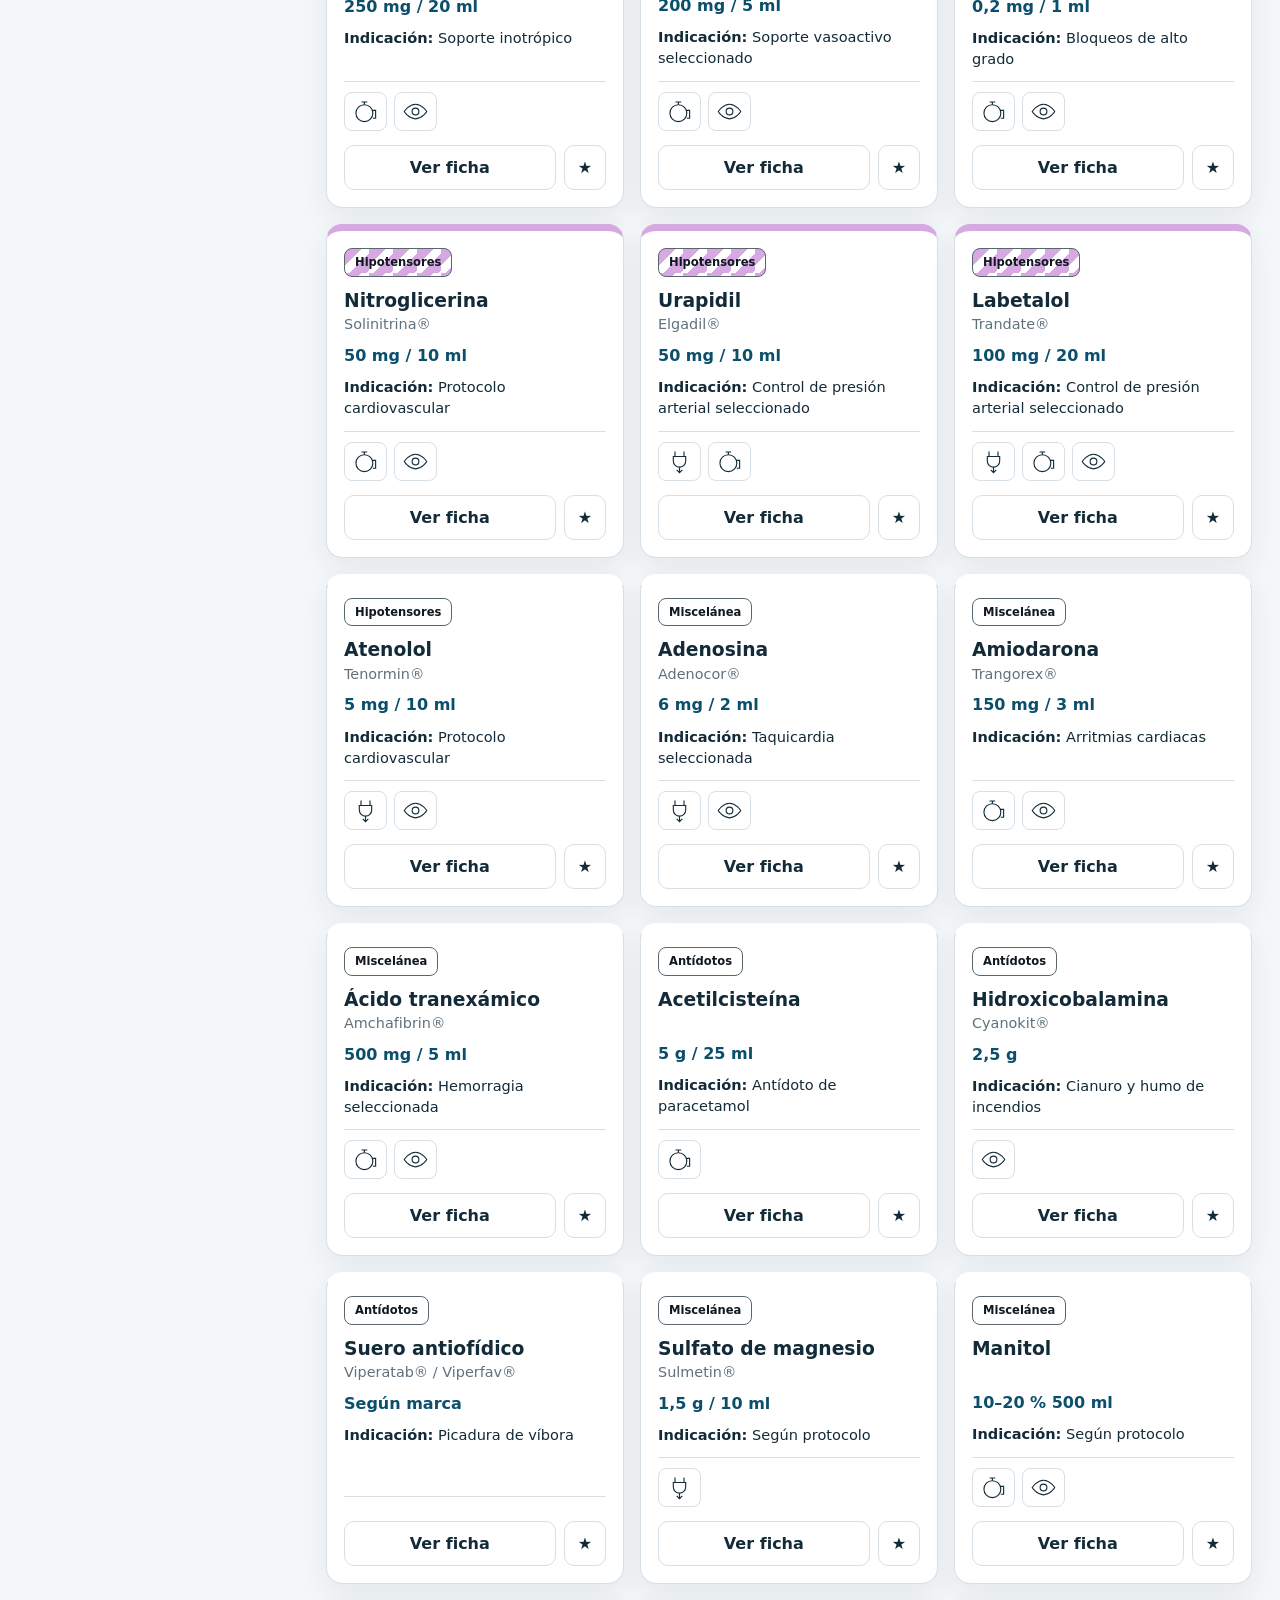
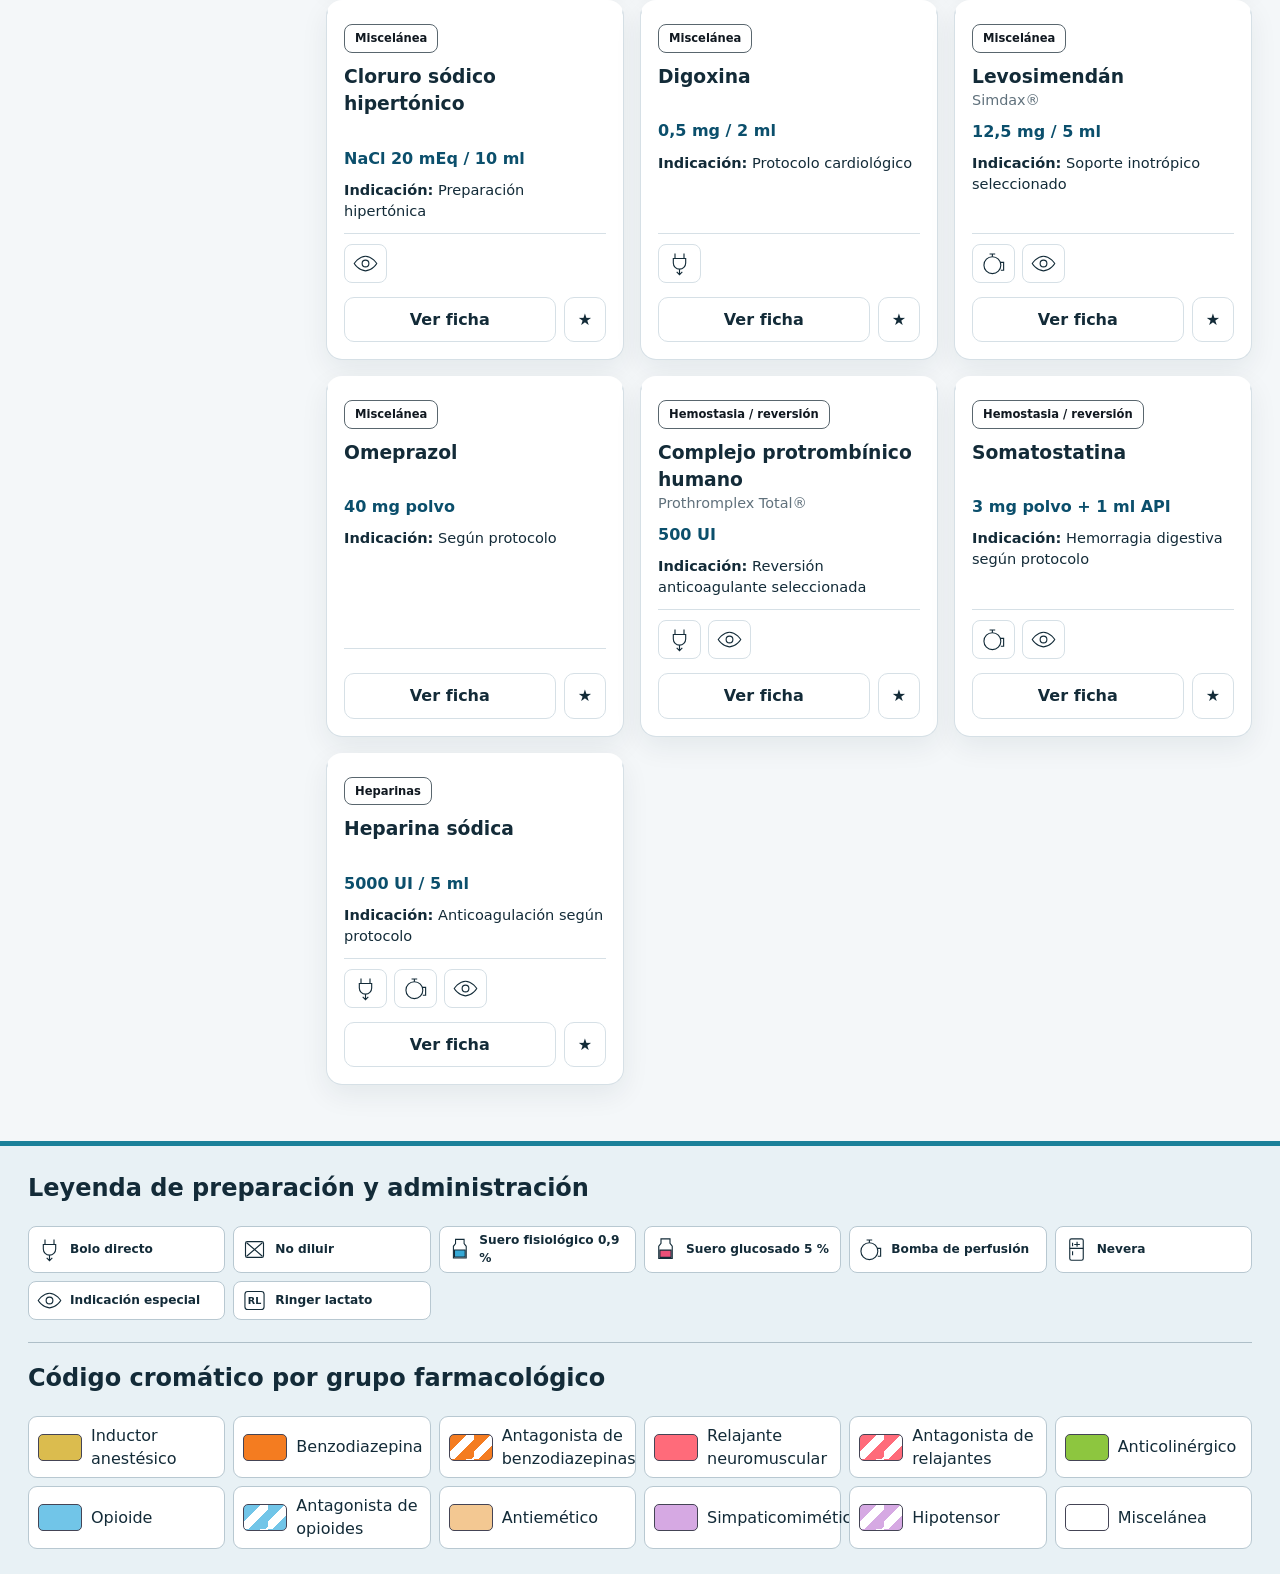
==== commit 74cefff0: "Add files via upload" ====
--- a/index.html
+++ b/index.html
@@ -1,39 +1,39 @@
-<!doctype html>
-<html lang="es">
-<head>
-  <meta charset="utf-8">
-  <meta name="viewport" content="width=device-width,initial-scale=1,viewport-fit=cover">
-  <meta name="theme-color" content="#0b4f6c">
-  <meta name="description" content="Apoyo local para preparación y administración de medicación de urgencias">
-  <meta name="apple-mobile-web-app-capable" content="yes">
-  <meta name="apple-mobile-web-app-status-bar-style" content="default">
-  <meta name="apple-mobile-web-app-title" content="Med Urgencias">
-  <title>Medicación de Urgencias</title>
-  <link rel="manifest" href="./manifest.webmanifest">
-  <link rel="icon" href="./icons/icon-192.png" sizes="192x192" type="image/png">
-  <link rel="apple-touch-icon" href="./icons/icon-192.png">
-  <link rel="stylesheet" href="./styles.css">
-  <link rel="stylesheet" href="./v7.css">
-</head>
-<body>
-  <div id="safetyGate" class="gate" role="dialog" aria-modal="true" aria-labelledby="gateTitle">
-    <div class="gate-card"><span class="pill danger">PROTOTIPO NO VALIDADO</span><h1 id="gateTitle">Medicación de Urgencias</h1><p>Herramienta de apoyo. No sustituye prescripción, ficha técnica, protocolo vigente ni doble comprobación.</p><label class="check"><input id="gateCheck" type="checkbox"> Confirmo que verificaré paciente, fármaco, dosis, vía, preparación, velocidad y protocolo.</label><button id="enterBtn" class="primary" disabled>Entrar</button></div>
-  </div>
-  <header class="topbar"><div><p class="eyebrow">Aplicación local · versión 6</p><h1>Medicación de Urgencias</h1></div><div class="header-actions"><button id="installBtn" class="install-btn" hidden>Instalar aplicación</button><button id="themeBtn" class="icon-btn" aria-label="Cambiar contraste">◐</button></div></header>
-  <div class="alert"><strong>Uso de prueba.</strong> Contenido pendiente de validación por Urgencias y Farmacia Hospitalaria.</div>
-  <main class="layout">
-    <aside class="sidebar"><label>Buscar<input id="search" type="search" placeholder="Fármaco, marca, indicación..."></label><label>Grupo clínico<select id="category"><option value="all">Todos los grupos</option></select></label><label class="check"><input id="favoritesOnly" type="checkbox"> Solo favoritos</label><button id="clearBtn" class="secondary">Limpiar filtros</button><nav><button class="nav-btn active" data-view="meds">Medicamentos</button><button class="nav-btn" data-view="dose">Calculadora de dosis</button><button class="nav-btn" data-view="parkland">Parkland</button><button class="nav-btn" data-view="about">Seguridad y versión</button></nav></aside>
-    <section class="content">
-      <section id="medsView" class="view"><div class="section-head"><div><h2>Medicamentos</h2><p id="count"></p></div><span class="pill warning">Pendientes de validación</span></div><div id="cards" class="card-grid"></div><p id="empty" class="empty" hidden>No hay resultados.</p></section>
-      <section id="doseView" class="view" hidden><div class="section-head"><div><h2>Calculadora de dosis</h2><p>Realiza conversiones a partir de una dosis ya prescrita.</p></div><span class="pill danger">No prescribe dosis</span></div><div class="panel dose-grid"><fieldset><legend>1. Dosis prescrita</legend><label>Tipo<select id="doseMode"><option value="total">Dosis total</option><option value="perKg">Dosis por kg</option></select></label><label id="weightWrap" hidden>Peso (kg)<input id="doseWeight" type="number" min="0.1" max="300" step="0.1"></label><div class="inline"><label>Dosis<input id="doseValue" type="number" min="0" step="any"></label><label>Unidad<select id="doseUnit"><option value="mg">mg</option><option value="mcg">microgramos</option><option value="g">g</option><option value="UI">UI</option></select></label></div></fieldset><fieldset><legend>2. Presentación</legend><div class="inline"><label>Cantidad<input id="stockAmount" type="number" min="0" step="any"></label><label>Unidad<select id="stockUnit"><option value="mg">mg</option><option value="mcg">microgramos</option><option value="g">g</option><option value="UI">UI</option></select></label></div><label>Volumen que contiene (ml)<input id="stockVolume" type="number" min="0" step="any"></label></fieldset><fieldset><legend>3. Preparación opcional</legend><label>Volumen final total (ml)<input id="finalVolume" type="number" min="0" step="any"></label><div class="inline"><label>Duración<input id="duration" type="number" min="0" step="any"></label><label>Unidad<select id="durationUnit"><option value="min">min</option><option value="h">horas</option></select></label></div></fieldset><div class="actions"><button id="doseCalcBtn" class="primary">Calcular</button><button id="doseResetBtn" class="secondary">Borrar</button></div><div id="doseResult" class="result">Introduce la dosis prescrita y la presentación disponible.</div></div><div class="note"><strong>Resultado matemático, no pauta clínica.</strong> No mezcles UI con unidades de masa.</div></section>
-      <section id="parklandView" class="view" hidden><div class="section-head"><div><h2>Calculadora de Parkland</h2><p>Reposición inicial orientativa en pacientes quemados.</p></div><span class="pill danger">Requiere validación clínica</span></div><div class="panel parkland"><label>Peso (kg)<input id="weight" type="number" min="1" max="300" step="0.1"></label><label>Superficie corporal quemada (%)<input id="burn" type="number" min="1" max="100" step="0.1"></label><button id="calcBtn" class="primary">Calcular</button><button id="resetCalc" class="secondary">Borrar</button><div id="calcResult" class="result">Introduce peso y %SCQ.</div></div><div class="note"><strong>Fórmula:</strong> 4 ml × kg × %SCQ. 50 % en las primeras 8 horas y 50 % en las 16 siguientes. El tiempo se cuenta desde la quemadura.</div></section>
-      <section id="aboutView" class="view" hidden><div class="panel prose"><h2>Seguridad y versión</h2><ul><li>Versión: 6.0.</li><li>Sin datos identificativos ni conexiones externas.</li><li>Los favoritos se guardan en este navegador.</li><li>Los colores indican la clasificación cromática de jeringas, separada del grupo clínico usado para filtrar.</li><li>Los valores Pantone se muestran mediante equivalencias sRGB aproximadas para pantalla.</li></ul><button id="exportBtn" class="secondary">Exportar favoritos</button></div></section>
-    </section>
-  </main>
-  <footer class="app-footer"><div class="footer-inner"><h2>Leyenda de preparación y administración</h2><div id="iconLegend" class="legend-grid"></div><section class="color-legend"><h2>Código cromático por grupo farmacológico</h2><div id="colorLegend" class="legend-grid"></div></section></div></footer>
-  <dialog id="drugDialog"><article id="dialogContent"></article><form method="dialog"><button class="secondary">Cerrar</button></form></dialog>
-  <div id="updateToast" class="update-toast" hidden><span>Hay una versión nueva disponible.</span><button id="updateBtn" class="primary">Actualizar</button></div>
-  <script src="./app.js"></script>
-  <script src="./v7.js"></script>
-</body>
-</html>
+<!doctype html>
+<html lang="es">
+<head>
+  <meta charset="utf-8">
+  <meta name="viewport" content="width=device-width,initial-scale=1,viewport-fit=cover">
+  <meta name="theme-color" content="#0b4f6c">
+  <meta name="description" content="Apoyo local para preparación y administración de medicación de urgencias">
+  <meta name="apple-mobile-web-app-capable" content="yes">
+  <meta name="apple-mobile-web-app-status-bar-style" content="default">
+  <meta name="apple-mobile-web-app-title" content="Med Urgencias">
+  <title>Medicación de Urgencias</title>
+  <link rel="manifest" href="./manifest.webmanifest">
+  <link rel="icon" href="./icons/icon-192.png" sizes="192x192" type="image/png">
+  <link rel="apple-touch-icon" href="./icons/icon-192.png">
+  <link rel="stylesheet" href="./styles.css">
+  <link rel="stylesheet" href="./v8.css">
+</head>
+<body>
+  <div id="safetyGate" class="gate" role="dialog" aria-modal="true" aria-labelledby="gateTitle">
+    <div class="gate-card"><span class="pill danger">PROTOTIPO NO VALIDADO</span><h1 id="gateTitle">Medicación de Urgencias</h1><p>Herramienta de apoyo. No sustituye prescripción, ficha técnica, protocolo vigente ni doble comprobación.</p><label class="check"><input id="gateCheck" type="checkbox"> Confirmo que verificaré paciente, fármaco, dosis, vía, preparación, velocidad y protocolo.</label><button id="enterBtn" class="primary" disabled>Entrar</button></div>
+  </div>
+  <header class="topbar"><div><p class="eyebrow">Aplicación local · versión 8</p><h1>Medicación de Urgencias</h1></div><div class="header-actions"><button id="installBtn" class="install-btn" hidden>Instalar aplicación</button><button id="themeBtn" class="icon-btn" aria-label="Cambiar contraste">◐</button></div></header>
+  <div class="alert"><strong>Uso de prueba.</strong> Contenido pendiente de validación por Urgencias y Farmacia Hospitalaria.</div>
+  <main class="layout">
+    <aside class="sidebar"><label>Buscar<input id="search" type="search" placeholder="Fármaco, marca, indicación..."></label><label>Grupo clínico<select id="category"><option value="all">Todos los grupos</option></select></label><label class="check"><input id="favoritesOnly" type="checkbox"> Solo favoritos</label><button id="clearBtn" class="secondary">Limpiar filtros</button><nav><button class="nav-btn active" data-view="meds">Medicamentos</button><button class="nav-btn" data-view="dose">Calculadora de dosis</button><button class="nav-btn" data-view="parkland">Parkland</button><button class="nav-btn" data-view="about">Seguridad y versión</button></nav></aside>
+    <section class="content">
+      <section id="medsView" class="view"><div class="section-head"><div><h2>Medicamentos</h2><p id="count"></p></div><span class="pill warning">Pendientes de validación</span></div><div id="cards" class="card-grid"></div><p id="empty" class="empty" hidden>No hay resultados.</p></section>
+      <section id="doseView" class="view" hidden><div class="section-head"><div><h2>Calculadora de dosis</h2><p>Realiza conversiones a partir de una dosis ya prescrita.</p></div><span class="pill danger">No prescribe dosis</span></div><div class="panel dose-grid"><fieldset><legend>1. Dosis prescrita</legend><label>Tipo<select id="doseMode"><option value="total">Dosis total</option><option value="perKg">Dosis por kg</option></select></label><label id="weightWrap" hidden>Peso (kg)<input id="doseWeight" type="number" min="0.1" max="300" step="0.1"></label><div class="inline"><label>Dosis<input id="doseValue" type="number" min="0" step="any"></label><label>Unidad<select id="doseUnit"><option value="mg">mg</option><option value="mcg">microgramos</option><option value="g">g</option><option value="UI">UI</option></select></label></div></fieldset><fieldset><legend>2. Presentación</legend><div class="inline"><label>Cantidad<input id="stockAmount" type="number" min="0" step="any"></label><label>Unidad<select id="stockUnit"><option value="mg">mg</option><option value="mcg">microgramos</option><option value="g">g</option><option value="UI">UI</option></select></label></div><label>Volumen que contiene (ml)<input id="stockVolume" type="number" min="0" step="any"></label></fieldset><fieldset><legend>3. Preparación opcional</legend><label>Volumen final total (ml)<input id="finalVolume" type="number" min="0" step="any"></label><div class="inline"><label>Duración<input id="duration" type="number" min="0" step="any"></label><label>Unidad<select id="durationUnit"><option value="min">min</option><option value="h">horas</option></select></label></div></fieldset><div class="actions"><button id="doseCalcBtn" class="primary">Calcular</button><button id="doseResetBtn" class="secondary">Borrar</button></div><div id="doseResult" class="result">Introduce la dosis prescrita y la presentación disponible.</div></div><div class="note"><strong>Resultado matemático, no pauta clínica.</strong> No mezcles UI con unidades de masa.</div></section>
+      <section id="parklandView" class="view" hidden><div class="section-head"><div><h2>Calculadora de Parkland</h2><p>Reposición inicial orientativa en pacientes quemados.</p></div><span class="pill danger">Requiere validación clínica</span></div><div class="panel parkland"><label>Peso (kg)<input id="weight" type="number" min="1" max="300" step="0.1"></label><label>Superficie corporal quemada (%)<input id="burn" type="number" min="1" max="100" step="0.1"></label><button id="calcBtn" class="primary">Calcular</button><button id="resetCalc" class="secondary">Borrar</button><div id="calcResult" class="result">Introduce peso y %SCQ.</div></div><div class="note"><strong>Fórmula:</strong> 4 ml × kg × %SCQ. 50 % en las primeras 8 horas y 50 % en las 16 siguientes. El tiempo se cuenta desde la quemadura.</div></section>
+      <section id="aboutView" class="view" hidden><div class="panel prose"><h2>Seguridad y versión</h2><ul><li>Versión: 8.0.</li><li>Sin datos identificativos ni conexiones externas.</li><li>Los favoritos se guardan en este navegador.</li><li>Los colores indican la clasificación cromática de jeringas, separada del grupo clínico usado para filtrar.</li><li>Los valores Pantone se muestran mediante equivalencias sRGB aproximadas para pantalla.</li></ul><button id="exportBtn" class="secondary">Exportar favoritos</button></div></section>
+    </section>
+  </main>
+  <footer class="app-footer"><div class="footer-inner"><h2>Leyenda de preparación y administración</h2><div id="iconLegend" class="legend-grid"></div><section class="color-legend"><h2>Código cromático por grupo farmacológico</h2><div id="colorLegend" class="legend-grid"></div></section></div></footer>
+  <dialog id="drugDialog"><article id="dialogContent"></article><form method="dialog"><button class="secondary">Cerrar</button></form></dialog>
+  <div id="updateToast" class="update-toast" hidden><span>Hay una versión nueva disponible.</span><button id="updateBtn" class="primary">Actualizar</button></div>
+  <script src="./app.js"></script>
+  <script src="./v8.js"></script>
+</body>
+</html>
--- a/v8.css
+++ b/v8.css
@@ -0,0 +1,3 @@
+/* v8: pie adaptativo, switch de favoritas y maquetador de impresión */
+.app-footer{background:#e8f1f5!important;color:#132b38!important;border-top:5px solid #1b819a}.app-footer h2,.app-footer strong{color:#132b38}.app-footer .med-icon,.app-footer .swatch{background:#fff;color:#132b38;border-color:#b8c8d1}.app-footer .swatch small{color:#526672}.color-legend{border-top-color:#aebfc8}.dark .app-footer{background:#102f3e!important;color:#eef8fb!important}.dark .app-footer h2,.dark .app-footer strong{color:#eef8fb}.dark .app-footer .med-icon,.dark .app-footer .swatch{background:#173f52;color:#fff;border-color:#3d6678}.dark .app-footer .swatch small{color:#c6dae3}.dark .color-legend{border-top-color:#ffffff44}
+.favorites-switch{display:flex!important;align-items:center;gap:10px;margin:14px 0;cursor:pointer}.favorites-switch input{position:absolute;opacity:0;pointer-events:none}.switch-track{position:relative;width:48px;height:27px;flex:none;border-radius:999px;background:#aab9c2;transition:.2s}.switch-track:after{content:"";position:absolute;top:3px;left:3px;width:21px;height:21px;border-radius:50%;background:#fff;box-shadow:0 2px 5px #0004;transition:.2s}.favorites-switch input:checked+.switch-track{background:var(--brand)}.favorites-switch input:checked+.switch-track:after{transform:translateX(21px)}.switch-copy{display:grid;line-height:1.15}.switch-copy small{margin-top:3px;color:var(--muted);font-weight:500}.print-all-btn{width:100%;margin-top:10px}.print-modal{width:min(1180px,97vw);max-height:95vh}.print-modal article{padding:22px}.print-config{display:grid;grid-template-columns:repeat(4,1fr);gap:12px;align-items:end}.print-config label{margin:0}.print-actions{display:flex;gap:8px}.print-preview-wrap{margin-top:16px;border:1px solid var(--line);border-radius:12px;overflow:hidden;background:#d9e2e7}.print-preview{display:block;width:100%;height:56vh;border:0;background:#fff}.print-help{margin:11px 0 0;color:var(--muted);font-size:.88rem}.print-modal footer{display:flex;justify-content:flex-end;gap:10px;padding:0 22px 22px}@media(max-width:900px){.print-config{grid-template-columns:1fr 1fr}}@media(max-width:600px){.print-config{grid-template-columns:1fr}.print-preview{height:45vh}}
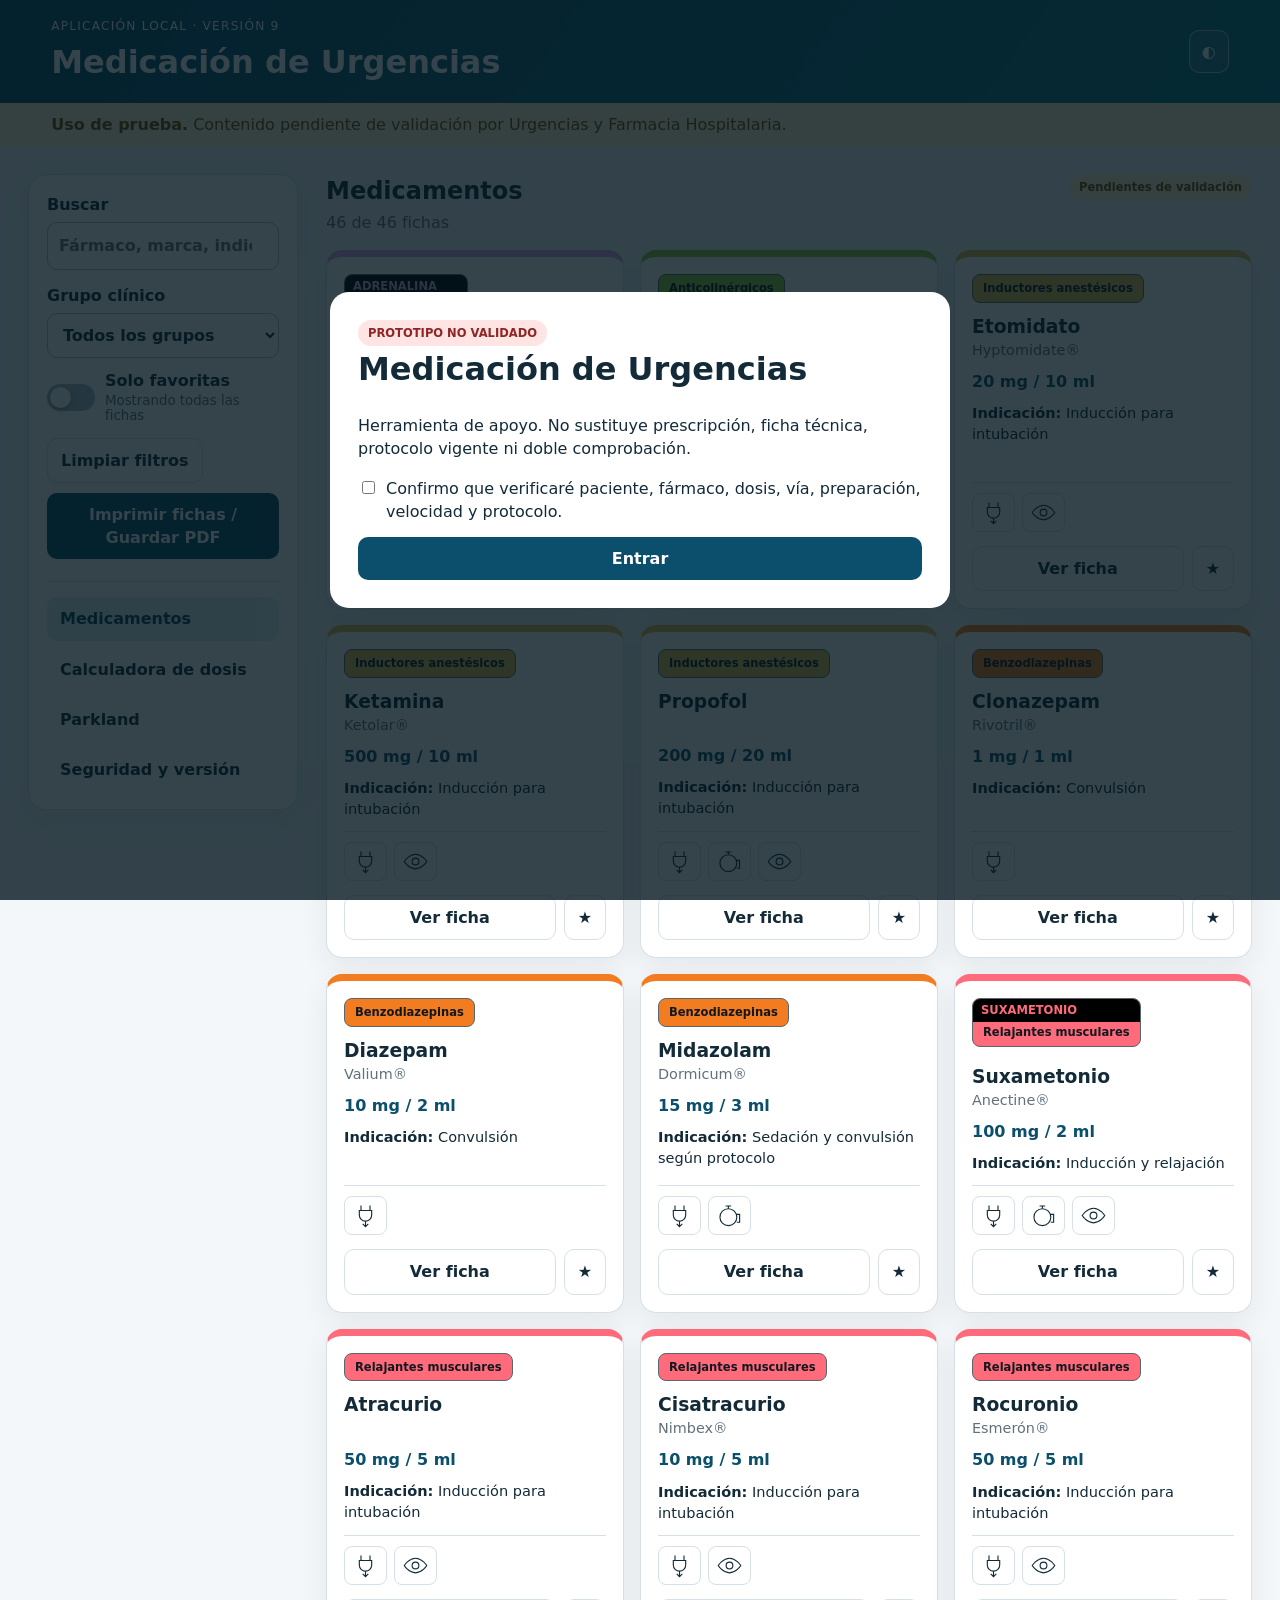
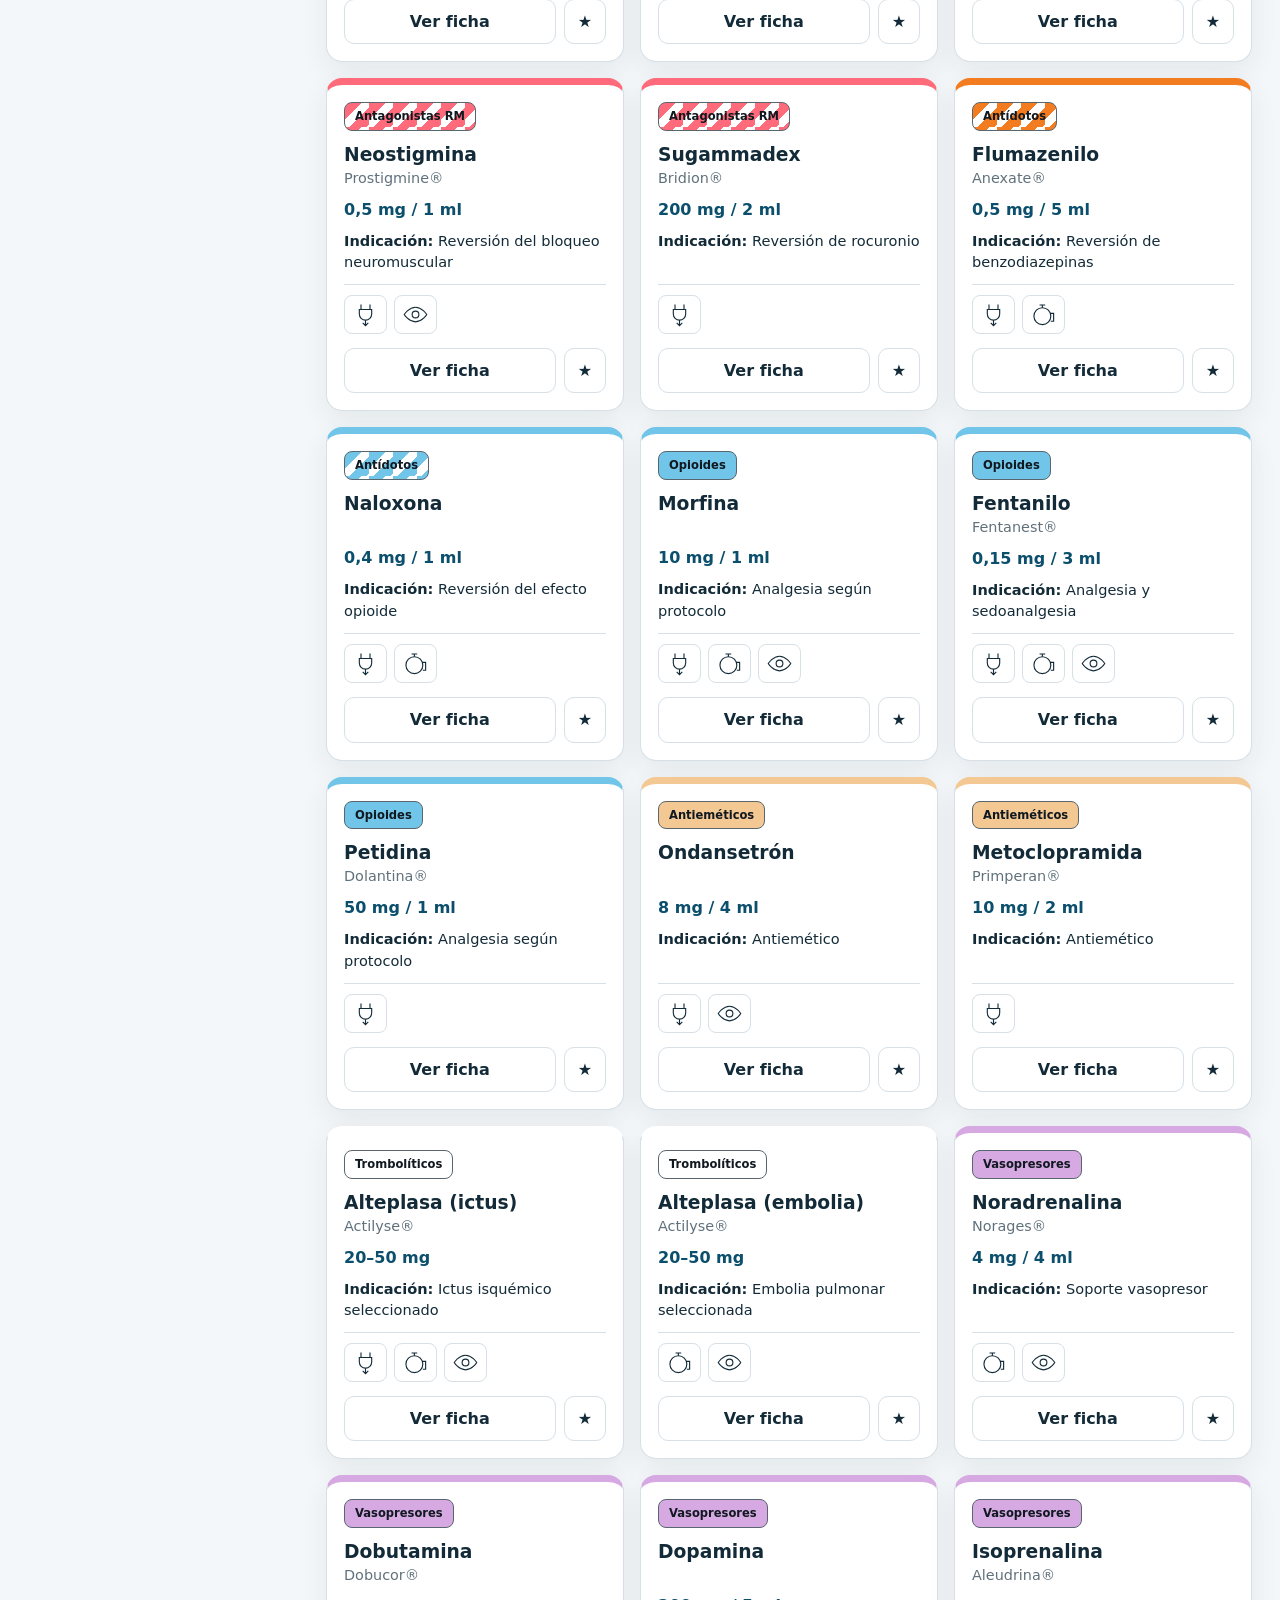
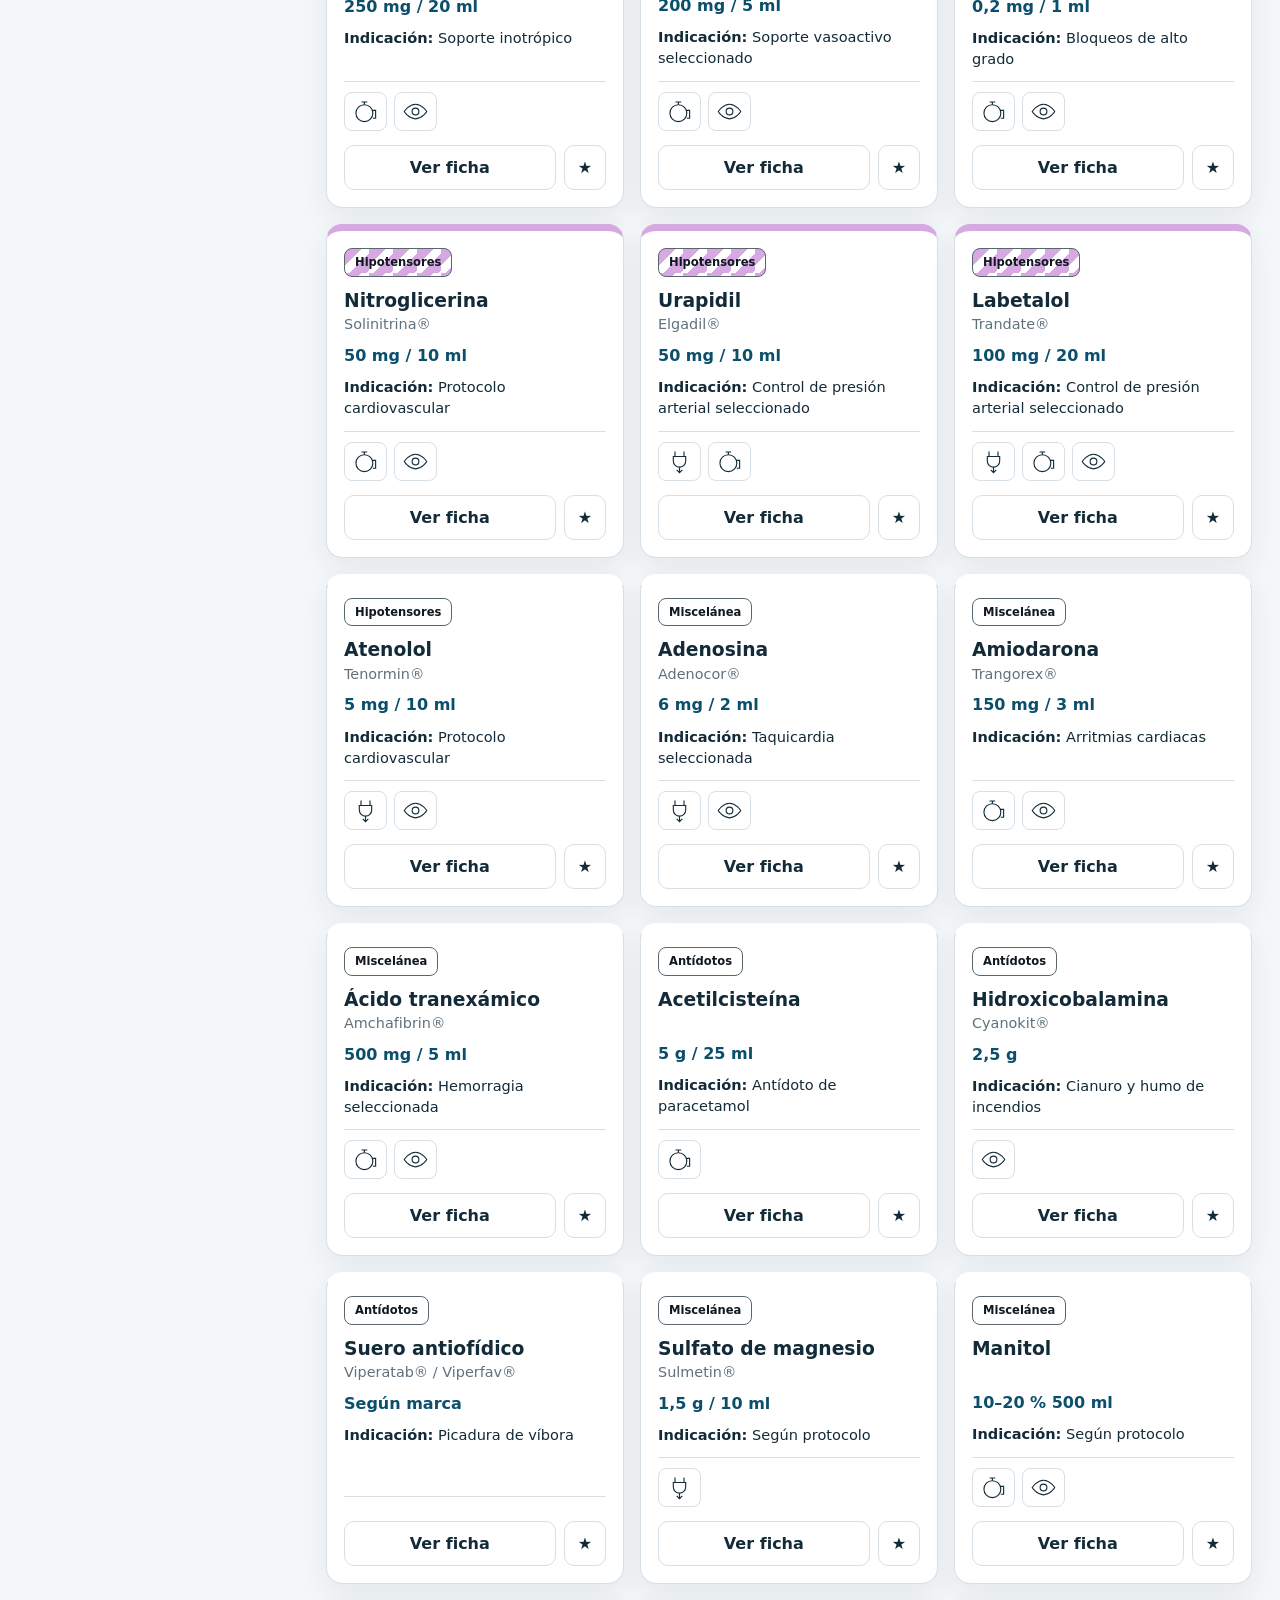
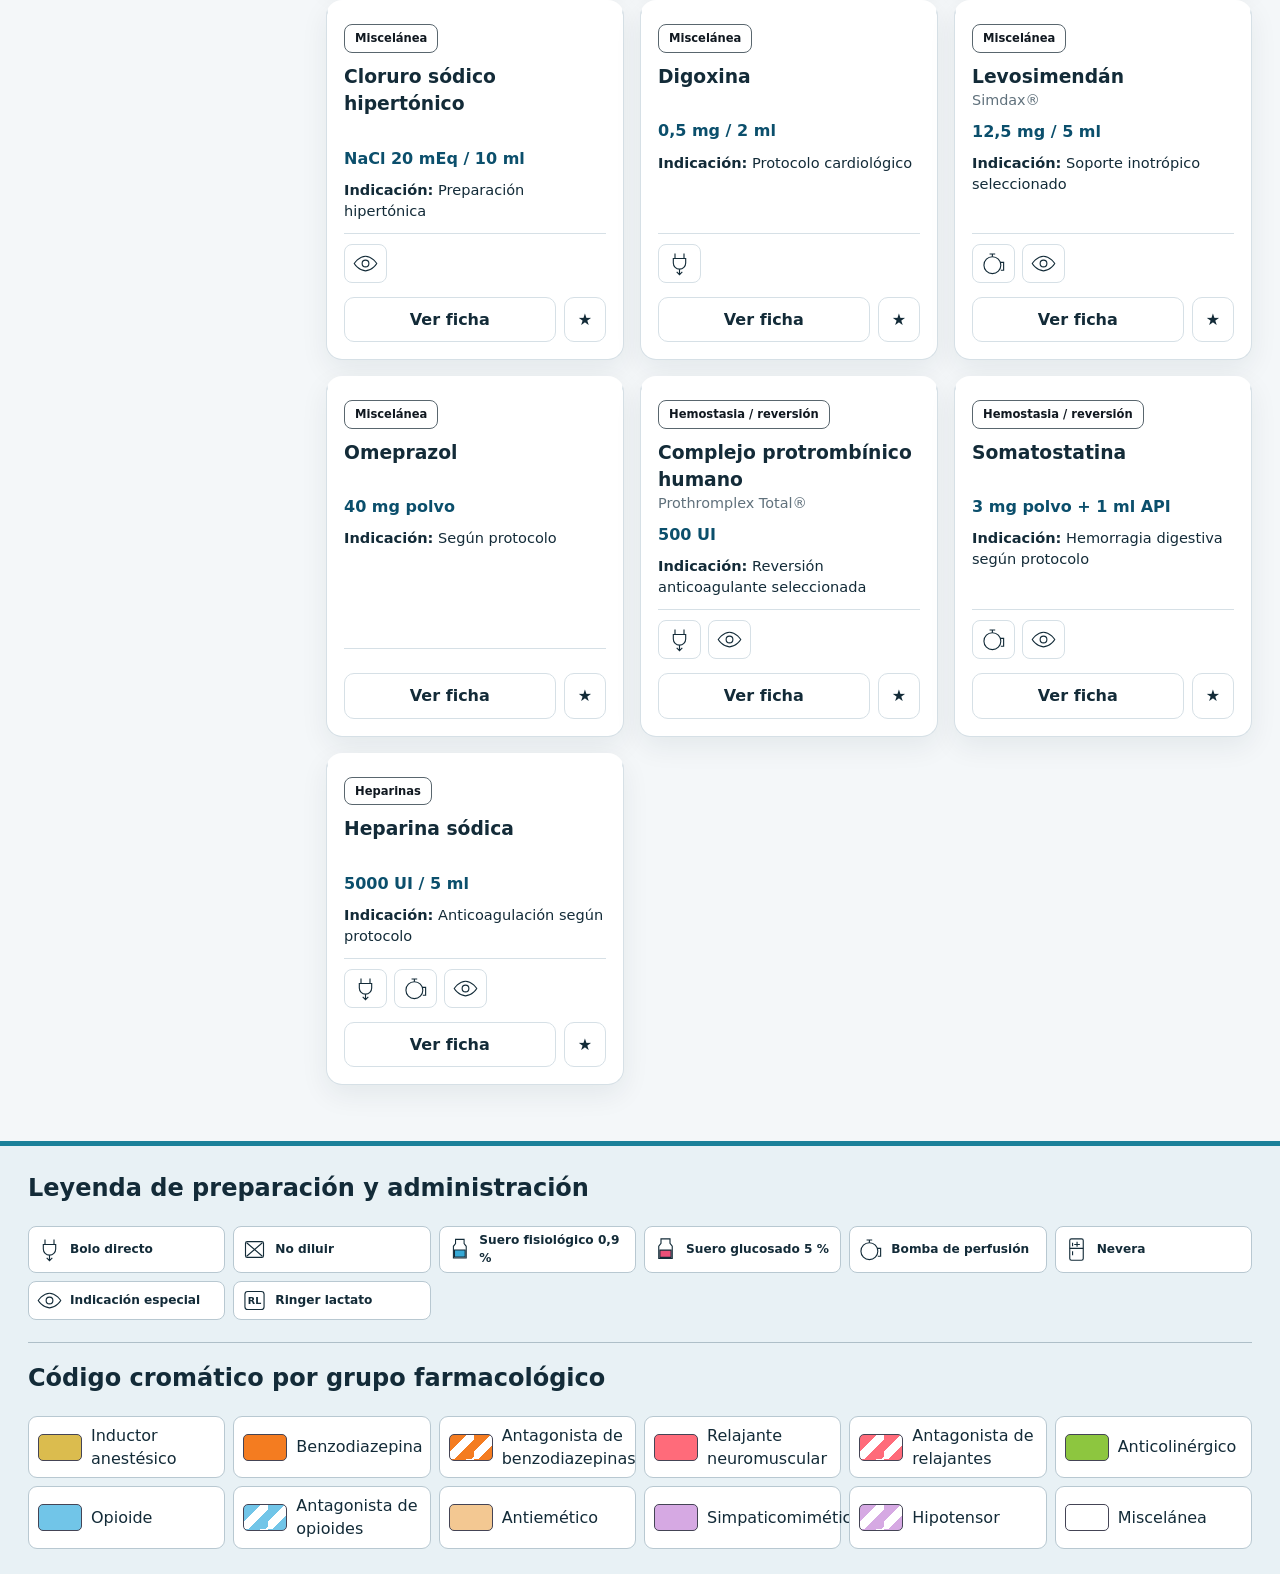
==== commit d687a60f: "Add files via upload" ====
--- a/index.html
+++ b/index.html
@@ -13,13 +13,13 @@
   <link rel="icon" href="./icons/icon-192.png" sizes="192x192" type="image/png">
   <link rel="apple-touch-icon" href="./icons/icon-192.png">
   <link rel="stylesheet" href="./styles.css">
-  <link rel="stylesheet" href="./v8.css">
+  <link rel="stylesheet" href="./v9.css">
 </head>
 <body>
   <div id="safetyGate" class="gate" role="dialog" aria-modal="true" aria-labelledby="gateTitle">
     <div class="gate-card"><span class="pill danger">PROTOTIPO NO VALIDADO</span><h1 id="gateTitle">Medicación de Urgencias</h1><p>Herramienta de apoyo. No sustituye prescripción, ficha técnica, protocolo vigente ni doble comprobación.</p><label class="check"><input id="gateCheck" type="checkbox"> Confirmo que verificaré paciente, fármaco, dosis, vía, preparación, velocidad y protocolo.</label><button id="enterBtn" class="primary" disabled>Entrar</button></div>
   </div>
-  <header class="topbar"><div><p class="eyebrow">Aplicación local · versión 8</p><h1>Medicación de Urgencias</h1></div><div class="header-actions"><button id="installBtn" class="install-btn" hidden>Instalar aplicación</button><button id="themeBtn" class="icon-btn" aria-label="Cambiar contraste">◐</button></div></header>
+  <header class="topbar"><div><p class="eyebrow">Aplicación local · versión 9</p><h1>Medicación de Urgencias</h1></div><div class="header-actions"><button id="installBtn" class="install-btn" hidden>Instalar aplicación</button><button id="themeBtn" class="icon-btn" aria-label="Cambiar contraste">◐</button></div></header>
   <div class="alert"><strong>Uso de prueba.</strong> Contenido pendiente de validación por Urgencias y Farmacia Hospitalaria.</div>
   <main class="layout">
     <aside class="sidebar"><label>Buscar<input id="search" type="search" placeholder="Fármaco, marca, indicación..."></label><label>Grupo clínico<select id="category"><option value="all">Todos los grupos</option></select></label><label class="check"><input id="favoritesOnly" type="checkbox"> Solo favoritos</label><button id="clearBtn" class="secondary">Limpiar filtros</button><nav><button class="nav-btn active" data-view="meds">Medicamentos</button><button class="nav-btn" data-view="dose">Calculadora de dosis</button><button class="nav-btn" data-view="parkland">Parkland</button><button class="nav-btn" data-view="about">Seguridad y versión</button></nav></aside>
@@ -27,13 +27,13 @@
       <section id="medsView" class="view"><div class="section-head"><div><h2>Medicamentos</h2><p id="count"></p></div><span class="pill warning">Pendientes de validación</span></div><div id="cards" class="card-grid"></div><p id="empty" class="empty" hidden>No hay resultados.</p></section>
       <section id="doseView" class="view" hidden><div class="section-head"><div><h2>Calculadora de dosis</h2><p>Realiza conversiones a partir de una dosis ya prescrita.</p></div><span class="pill danger">No prescribe dosis</span></div><div class="panel dose-grid"><fieldset><legend>1. Dosis prescrita</legend><label>Tipo<select id="doseMode"><option value="total">Dosis total</option><option value="perKg">Dosis por kg</option></select></label><label id="weightWrap" hidden>Peso (kg)<input id="doseWeight" type="number" min="0.1" max="300" step="0.1"></label><div class="inline"><label>Dosis<input id="doseValue" type="number" min="0" step="any"></label><label>Unidad<select id="doseUnit"><option value="mg">mg</option><option value="mcg">microgramos</option><option value="g">g</option><option value="UI">UI</option></select></label></div></fieldset><fieldset><legend>2. Presentación</legend><div class="inline"><label>Cantidad<input id="stockAmount" type="number" min="0" step="any"></label><label>Unidad<select id="stockUnit"><option value="mg">mg</option><option value="mcg">microgramos</option><option value="g">g</option><option value="UI">UI</option></select></label></div><label>Volumen que contiene (ml)<input id="stockVolume" type="number" min="0" step="any"></label></fieldset><fieldset><legend>3. Preparación opcional</legend><label>Volumen final total (ml)<input id="finalVolume" type="number" min="0" step="any"></label><div class="inline"><label>Duración<input id="duration" type="number" min="0" step="any"></label><label>Unidad<select id="durationUnit"><option value="min">min</option><option value="h">horas</option></select></label></div></fieldset><div class="actions"><button id="doseCalcBtn" class="primary">Calcular</button><button id="doseResetBtn" class="secondary">Borrar</button></div><div id="doseResult" class="result">Introduce la dosis prescrita y la presentación disponible.</div></div><div class="note"><strong>Resultado matemático, no pauta clínica.</strong> No mezcles UI con unidades de masa.</div></section>
       <section id="parklandView" class="view" hidden><div class="section-head"><div><h2>Calculadora de Parkland</h2><p>Reposición inicial orientativa en pacientes quemados.</p></div><span class="pill danger">Requiere validación clínica</span></div><div class="panel parkland"><label>Peso (kg)<input id="weight" type="number" min="1" max="300" step="0.1"></label><label>Superficie corporal quemada (%)<input id="burn" type="number" min="1" max="100" step="0.1"></label><button id="calcBtn" class="primary">Calcular</button><button id="resetCalc" class="secondary">Borrar</button><div id="calcResult" class="result">Introduce peso y %SCQ.</div></div><div class="note"><strong>Fórmula:</strong> 4 ml × kg × %SCQ. 50 % en las primeras 8 horas y 50 % en las 16 siguientes. El tiempo se cuenta desde la quemadura.</div></section>
-      <section id="aboutView" class="view" hidden><div class="panel prose"><h2>Seguridad y versión</h2><ul><li>Versión: 8.0.</li><li>Sin datos identificativos ni conexiones externas.</li><li>Los favoritos se guardan en este navegador.</li><li>Los colores indican la clasificación cromática de jeringas, separada del grupo clínico usado para filtrar.</li><li>Los valores Pantone se muestran mediante equivalencias sRGB aproximadas para pantalla.</li></ul><button id="exportBtn" class="secondary">Exportar favoritos</button></div></section>
+      <section id="aboutView" class="view" hidden><div class="panel prose"><h2>Seguridad y versión</h2><ul><li>Versión: 9.0.</li><li>Sin datos identificativos ni conexiones externas.</li><li>Los favoritos se guardan en este navegador.</li><li>Los colores indican la clasificación cromática de jeringas, separada del grupo clínico usado para filtrar.</li><li>Los valores Pantone se muestran mediante equivalencias sRGB aproximadas para pantalla.</li></ul><button id="exportBtn" class="secondary">Exportar favoritos</button></div></section>
     </section>
   </main>
   <footer class="app-footer"><div class="footer-inner"><h2>Leyenda de preparación y administración</h2><div id="iconLegend" class="legend-grid"></div><section class="color-legend"><h2>Código cromático por grupo farmacológico</h2><div id="colorLegend" class="legend-grid"></div></section></div></footer>
   <dialog id="drugDialog"><article id="dialogContent"></article><form method="dialog"><button class="secondary">Cerrar</button></form></dialog>
   <div id="updateToast" class="update-toast" hidden><span>Hay una versión nueva disponible.</span><button id="updateBtn" class="primary">Actualizar</button></div>
   <script src="./app.js"></script>
-  <script src="./v8.js"></script>
+  <script src="./v9.js"></script>
 </body>
 </html>
--- a/v9.css
+++ b/v9.css
@@ -0,0 +1,3 @@
+/* v8: pie adaptativo, switch de favoritas y maquetador de impresión */
+.app-footer{background:#e8f1f5!important;color:#132b38!important;border-top:5px solid #1b819a}.app-footer h2,.app-footer strong{color:#132b38}.app-footer .med-icon,.app-footer .swatch{background:#fff;color:#132b38;border-color:#b8c8d1}.app-footer .swatch small{color:#526672}.color-legend{border-top-color:#aebfc8}.dark .app-footer{background:#102f3e!important;color:#eef8fb!important}.dark .app-footer h2,.dark .app-footer strong{color:#eef8fb}.dark .app-footer .med-icon,.dark .app-footer .swatch{background:#173f52;color:#fff;border-color:#3d6678}.dark .app-footer .swatch small{color:#c6dae3}.dark .color-legend{border-top-color:#ffffff44}
+.favorites-switch{display:flex!important;align-items:center;gap:10px;margin:14px 0;cursor:pointer}.favorites-switch input{position:absolute;opacity:0;pointer-events:none}.switch-track{position:relative;width:48px;height:27px;flex:none;border-radius:999px;background:#aab9c2;transition:.2s}.switch-track:after{content:"";position:absolute;top:3px;left:3px;width:21px;height:21px;border-radius:50%;background:#fff;box-shadow:0 2px 5px #0004;transition:.2s}.favorites-switch input:checked+.switch-track{background:var(--brand)}.favorites-switch input:checked+.switch-track:after{transform:translateX(21px)}.switch-copy{display:grid;line-height:1.15}.switch-copy small{margin-top:3px;color:var(--muted);font-weight:500}.print-all-btn{width:100%;margin-top:10px}.print-modal{width:min(1180px,97vw);max-height:95vh}.print-modal article{padding:22px}.print-config{display:grid;grid-template-columns:repeat(4,1fr);gap:12px;align-items:end}.print-config label{margin:0}.print-actions{display:flex;gap:8px}.print-preview-wrap{margin-top:16px;border:1px solid var(--line);border-radius:12px;overflow:hidden;background:#d9e2e7}.print-preview{display:block;width:100%;height:56vh;border:0;background:#fff}.print-help{margin:11px 0 0;color:var(--muted);font-size:.88rem}.print-modal footer{display:flex;justify-content:flex-end;gap:10px;padding:0 22px 22px}@media(max-width:900px){.print-config{grid-template-columns:1fr 1fr}}@media(max-width:600px){.print-config{grid-template-columns:1fr}.print-preview{height:45vh}}
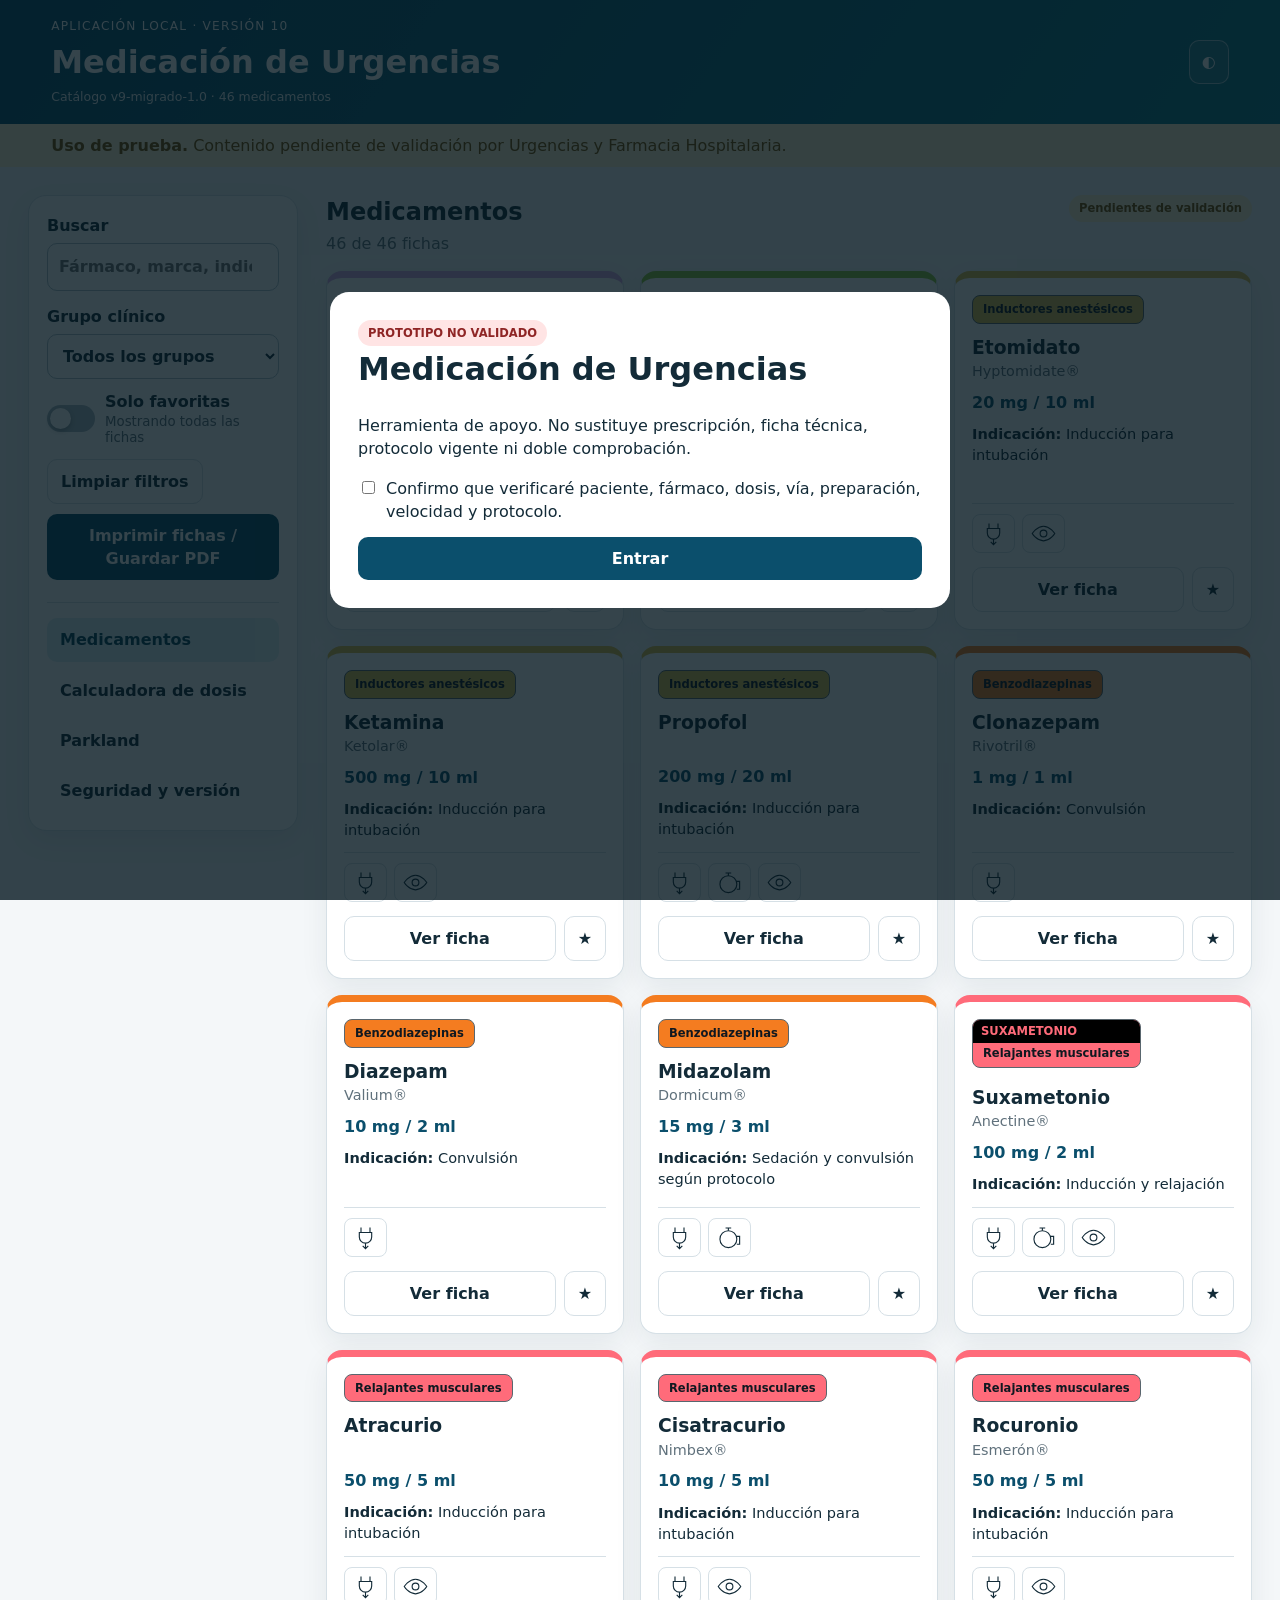
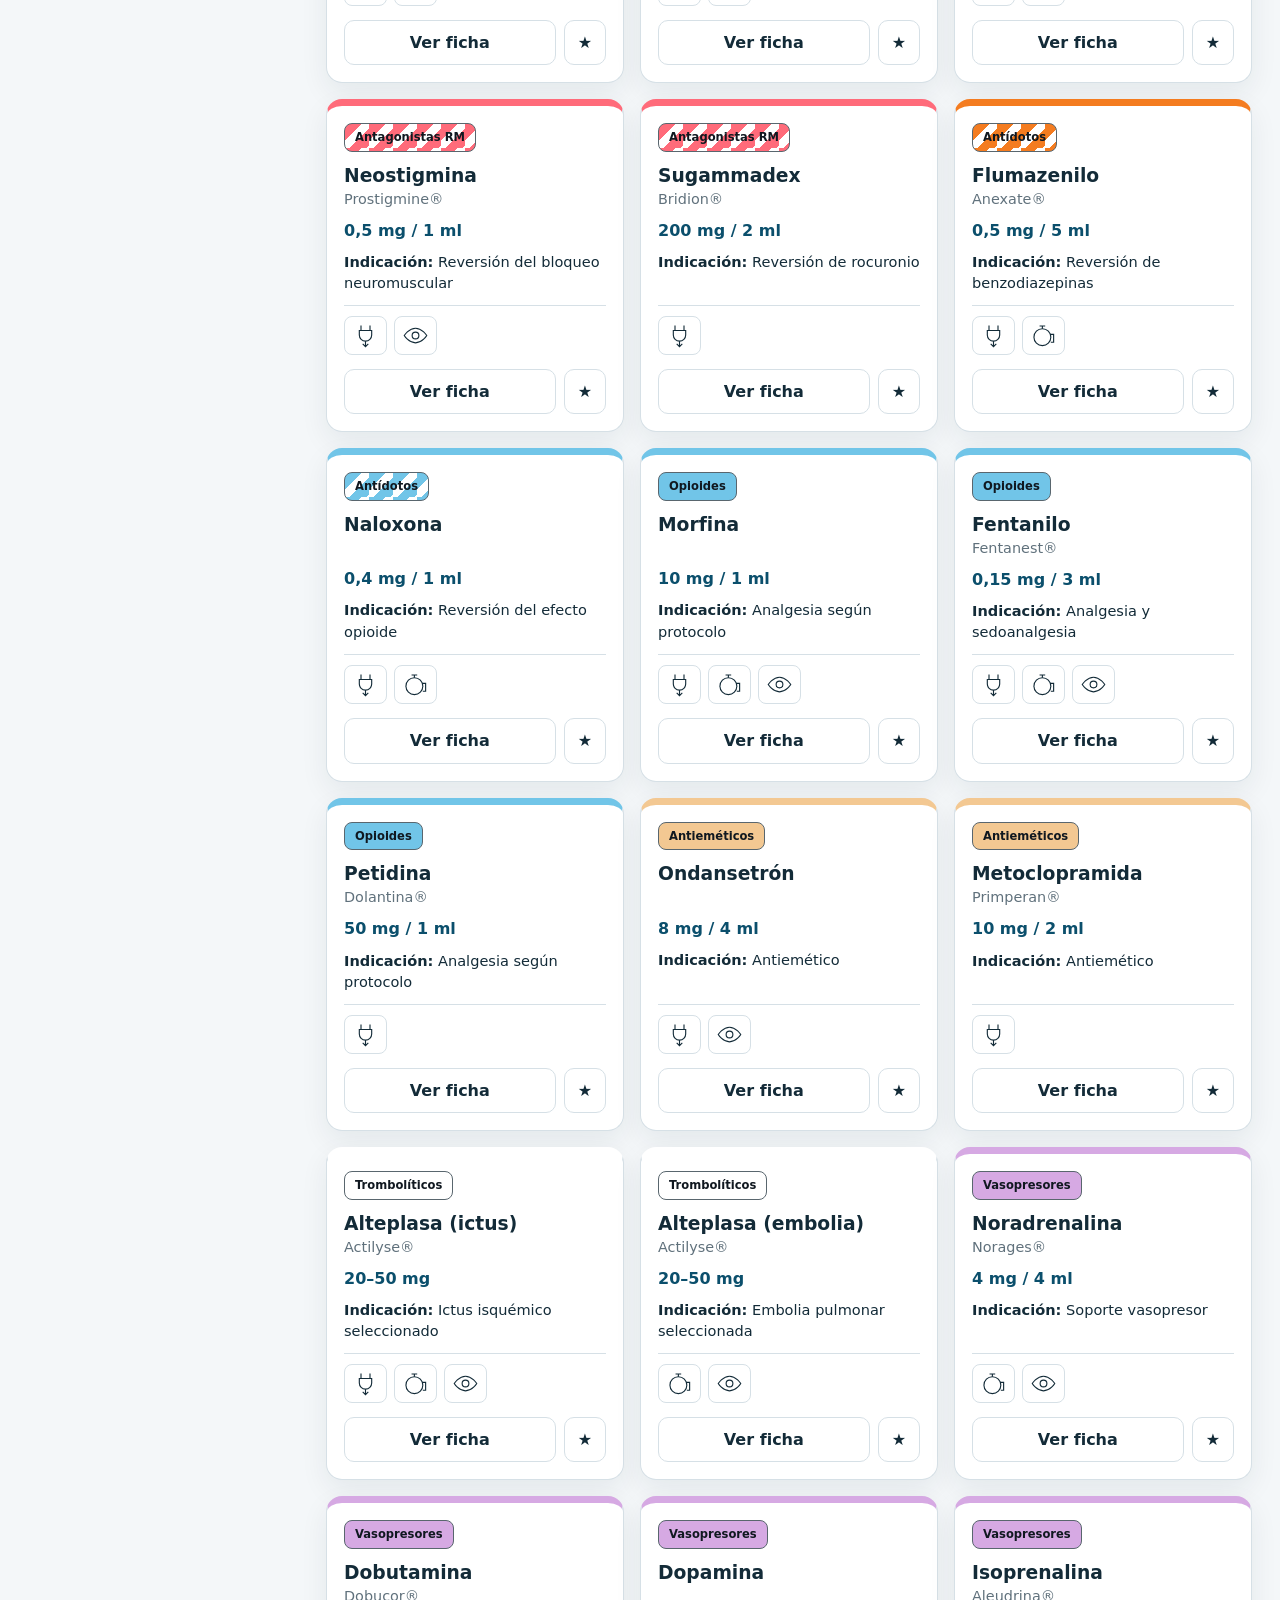
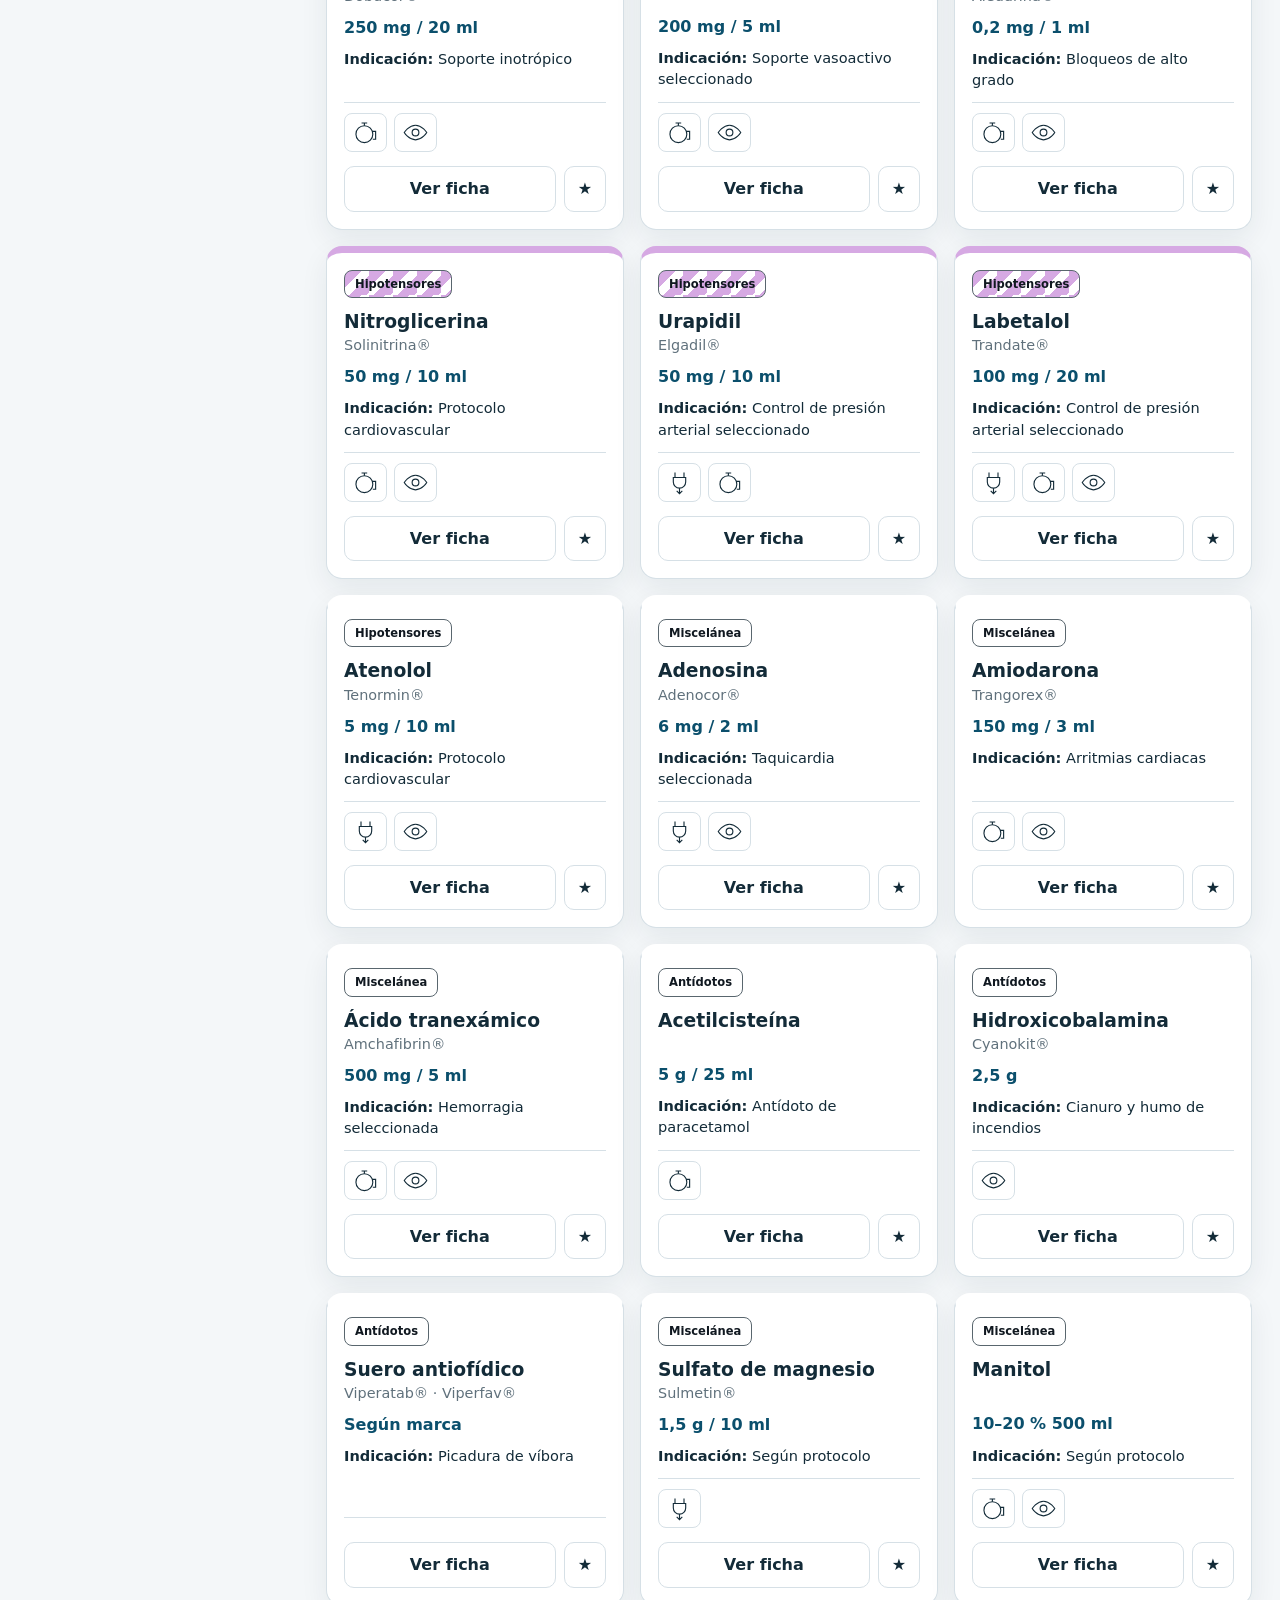
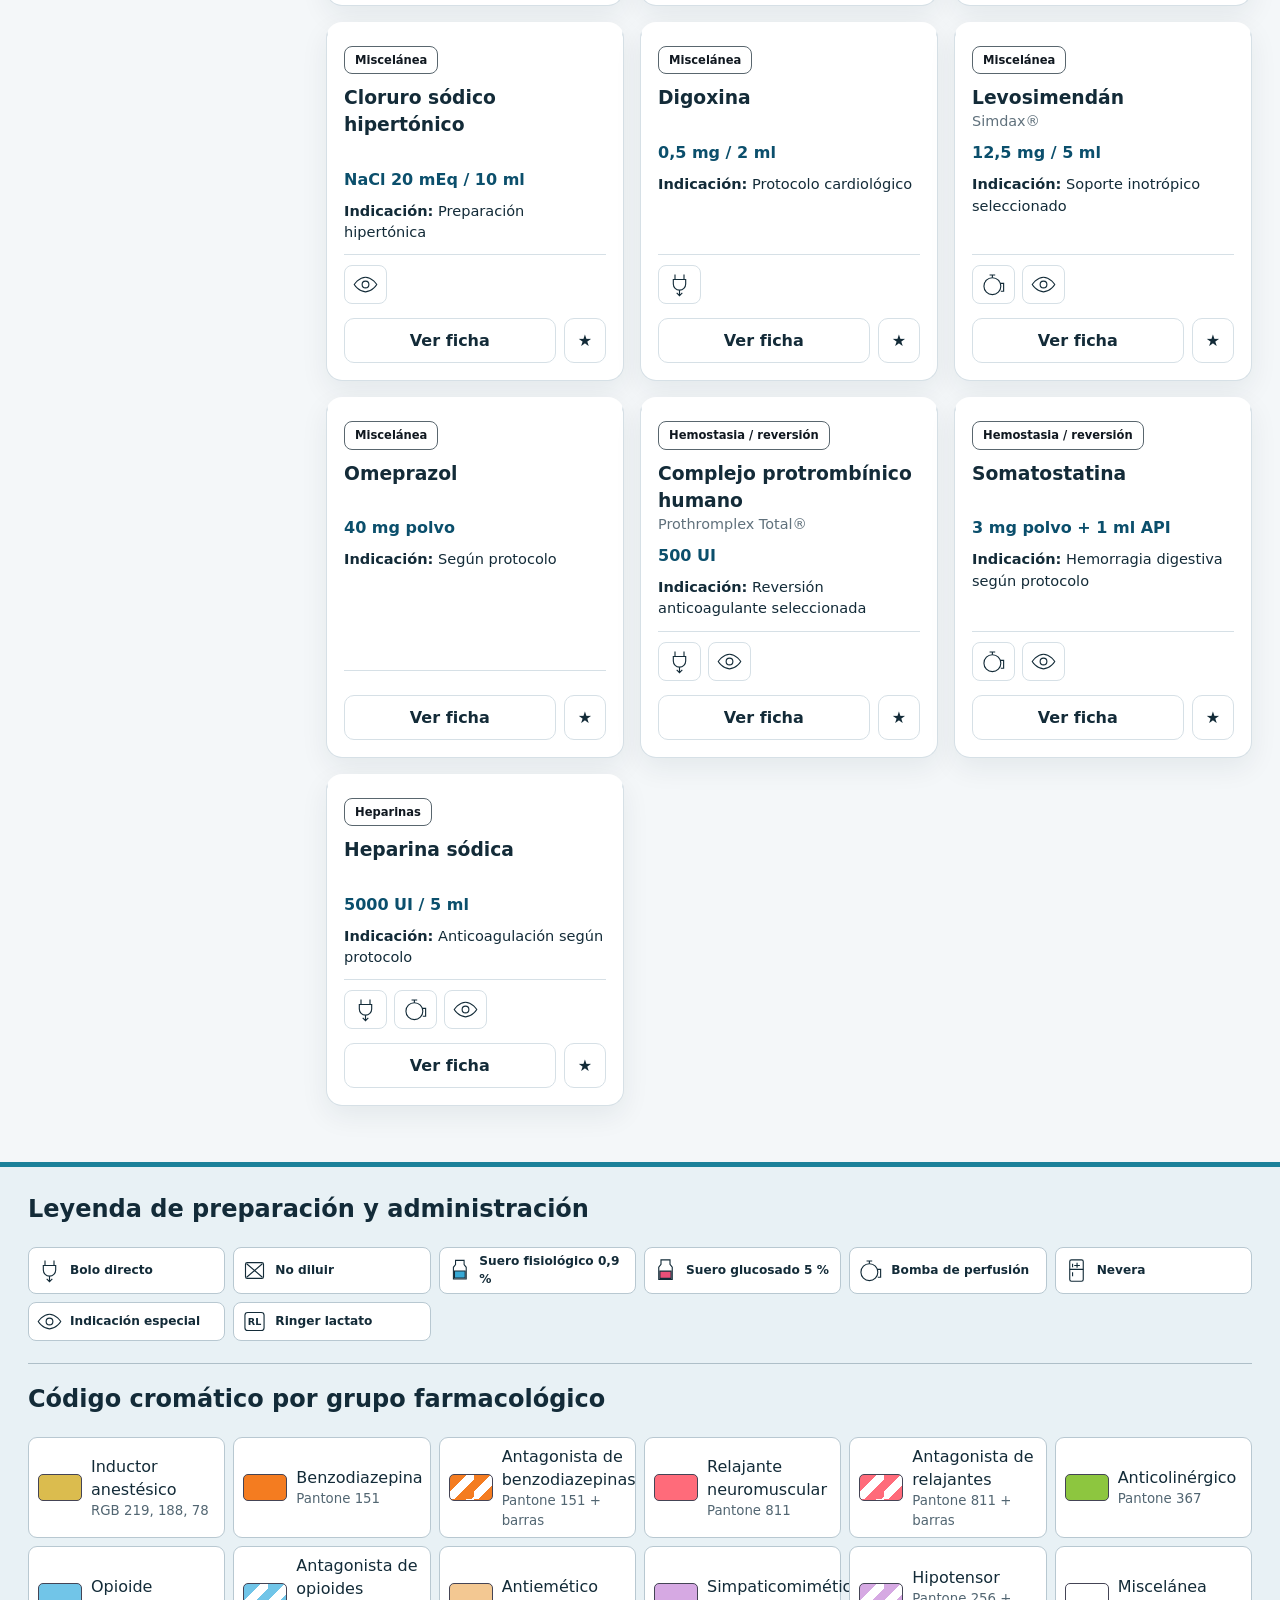
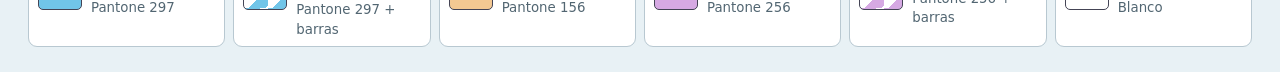
==== commit 1a574d98: "Add files via upload" ====
--- a/index.html
+++ b/index.html
@@ -19,7 +19,7 @@
   <div id="safetyGate" class="gate" role="dialog" aria-modal="true" aria-labelledby="gateTitle">
     <div class="gate-card"><span class="pill danger">PROTOTIPO NO VALIDADO</span><h1 id="gateTitle">Medicación de Urgencias</h1><p>Herramienta de apoyo. No sustituye prescripción, ficha técnica, protocolo vigente ni doble comprobación.</p><label class="check"><input id="gateCheck" type="checkbox"> Confirmo que verificaré paciente, fármaco, dosis, vía, preparación, velocidad y protocolo.</label><button id="enterBtn" class="primary" disabled>Entrar</button></div>
   </div>
-  <header class="topbar"><div><p class="eyebrow">Aplicación local · versión 9</p><h1>Medicación de Urgencias</h1></div><div class="header-actions"><button id="installBtn" class="install-btn" hidden>Instalar aplicación</button><button id="themeBtn" class="icon-btn" aria-label="Cambiar contraste">◐</button></div></header>
+  <header class="topbar"><div><p class="eyebrow">Aplicación local · versión 10</p><h1>Medicación de Urgencias</h1><p id="catalogInfo" class="catalog-info">Cargando catálogo…</p></div><div class="header-actions"><button id="installBtn" class="install-btn" hidden>Instalar aplicación</button><button id="themeBtn" class="icon-btn" aria-label="Cambiar contraste">◐</button></div></header>
   <div class="alert"><strong>Uso de prueba.</strong> Contenido pendiente de validación por Urgencias y Farmacia Hospitalaria.</div>
   <main class="layout">
     <aside class="sidebar"><label>Buscar<input id="search" type="search" placeholder="Fármaco, marca, indicación..."></label><label>Grupo clínico<select id="category"><option value="all">Todos los grupos</option></select></label><label class="check"><input id="favoritesOnly" type="checkbox"> Solo favoritos</label><button id="clearBtn" class="secondary">Limpiar filtros</button><nav><button class="nav-btn active" data-view="meds">Medicamentos</button><button class="nav-btn" data-view="dose">Calculadora de dosis</button><button class="nav-btn" data-view="parkland">Parkland</button><button class="nav-btn" data-view="about">Seguridad y versión</button></nav></aside>
@@ -27,7 +27,7 @@
       <section id="medsView" class="view"><div class="section-head"><div><h2>Medicamentos</h2><p id="count"></p></div><span class="pill warning">Pendientes de validación</span></div><div id="cards" class="card-grid"></div><p id="empty" class="empty" hidden>No hay resultados.</p></section>
       <section id="doseView" class="view" hidden><div class="section-head"><div><h2>Calculadora de dosis</h2><p>Realiza conversiones a partir de una dosis ya prescrita.</p></div><span class="pill danger">No prescribe dosis</span></div><div class="panel dose-grid"><fieldset><legend>1. Dosis prescrita</legend><label>Tipo<select id="doseMode"><option value="total">Dosis total</option><option value="perKg">Dosis por kg</option></select></label><label id="weightWrap" hidden>Peso (kg)<input id="doseWeight" type="number" min="0.1" max="300" step="0.1"></label><div class="inline"><label>Dosis<input id="doseValue" type="number" min="0" step="any"></label><label>Unidad<select id="doseUnit"><option value="mg">mg</option><option value="mcg">microgramos</option><option value="g">g</option><option value="UI">UI</option></select></label></div></fieldset><fieldset><legend>2. Presentación</legend><div class="inline"><label>Cantidad<input id="stockAmount" type="number" min="0" step="any"></label><label>Unidad<select id="stockUnit"><option value="mg">mg</option><option value="mcg">microgramos</option><option value="g">g</option><option value="UI">UI</option></select></label></div><label>Volumen que contiene (ml)<input id="stockVolume" type="number" min="0" step="any"></label></fieldset><fieldset><legend>3. Preparación opcional</legend><label>Volumen final total (ml)<input id="finalVolume" type="number" min="0" step="any"></label><div class="inline"><label>Duración<input id="duration" type="number" min="0" step="any"></label><label>Unidad<select id="durationUnit"><option value="min">min</option><option value="h">horas</option></select></label></div></fieldset><div class="actions"><button id="doseCalcBtn" class="primary">Calcular</button><button id="doseResetBtn" class="secondary">Borrar</button></div><div id="doseResult" class="result">Introduce la dosis prescrita y la presentación disponible.</div></div><div class="note"><strong>Resultado matemático, no pauta clínica.</strong> No mezcles UI con unidades de masa.</div></section>
       <section id="parklandView" class="view" hidden><div class="section-head"><div><h2>Calculadora de Parkland</h2><p>Reposición inicial orientativa en pacientes quemados.</p></div><span class="pill danger">Requiere validación clínica</span></div><div class="panel parkland"><label>Peso (kg)<input id="weight" type="number" min="1" max="300" step="0.1"></label><label>Superficie corporal quemada (%)<input id="burn" type="number" min="1" max="100" step="0.1"></label><button id="calcBtn" class="primary">Calcular</button><button id="resetCalc" class="secondary">Borrar</button><div id="calcResult" class="result">Introduce peso y %SCQ.</div></div><div class="note"><strong>Fórmula:</strong> 4 ml × kg × %SCQ. 50 % en las primeras 8 horas y 50 % en las 16 siguientes. El tiempo se cuenta desde la quemadura.</div></section>
-      <section id="aboutView" class="view" hidden><div class="panel prose"><h2>Seguridad y versión</h2><ul><li>Versión: 9.0.</li><li>Sin datos identificativos ni conexiones externas.</li><li>Los favoritos se guardan en este navegador.</li><li>Los colores indican la clasificación cromática de jeringas, separada del grupo clínico usado para filtrar.</li><li>Los valores Pantone se muestran mediante equivalencias sRGB aproximadas para pantalla.</li></ul><button id="exportBtn" class="secondary">Exportar favoritos</button></div></section>
+      <section id="aboutView" class="view" hidden><div class="panel prose"><h2>Seguridad y versión</h2><ul><li>Versión de la aplicación: 10.0. Catálogo clínico externo en formato JSON.</li><li>Sin datos identificativos ni conexiones externas.</li><li>Los favoritos se guardan en este navegador.</li><li>Los colores indican la clasificación cromática de jeringas, separada del grupo clínico usado para filtrar.</li><li>Los valores Pantone se muestran mediante equivalencias sRGB aproximadas para pantalla.</li></ul><button id="exportBtn" class="secondary">Exportar favoritos</button></div></section>
     </section>
   </main>
   <footer class="app-footer"><div class="footer-inner"><h2>Leyenda de preparación y administración</h2><div id="iconLegend" class="legend-grid"></div><section class="color-legend"><h2>Código cromático por grupo farmacológico</h2><div id="colorLegend" class="legend-grid"></div></section></div></footer>
--- a/styles.css
+++ b/styles.css
@@ -1 +1,2 @@
 :root{--bg:#f4f7f9;--surface:#fff;--ink:#132b38;--muted:#60717c;--brand:#0b4f6c;--line:#d6e0e6;--shadow:0 10px 28px #0c2d3d12;--danger:#8f2525;--danger-bg:#ffe4e4;--warn:#7a4d00;--warn-bg:#fff1cc;--inductor:#DBBC4E;--benzo:#F47C20;--relax:#FF6B7A;--local:#A7A8AA;--anticholin:#8DC63F;--opioid:#71C5E8;--antiemetic:#F3C892;--vaso:#D6A9E3;--misc:#fff}*{box-sizing:border-box}body{margin:0;background:var(--bg);color:var(--ink);font-family:system-ui,-apple-system,"Segoe UI",sans-serif;line-height:1.45}.topbar{display:flex;align-items:center;justify-content:space-between;padding:18px clamp(18px,4vw,54px);color:#fff;background:linear-gradient(125deg,var(--brand),#117a8b)}h1,h2{margin-top:0}.topbar h1{margin:0;font-size:clamp(1.5rem,3vw,2rem)}.eyebrow{margin:0 0 3px;font-size:.76rem;text-transform:uppercase;letter-spacing:.1em}.header-actions{display:flex;gap:10px}.icon-btn,.install-btn{border:1px solid #ffffff88;border-radius:10px;padding:9px 12px}.icon-btn{background:#ffffff18;color:white}.install-btn{background:#fff;color:var(--brand);font-weight:800}.alert{padding:10px clamp(18px,4vw,54px);background:var(--warn-bg);color:var(--warn)}.layout{max-width:1450px;margin:auto;padding:28px;display:grid;grid-template-columns:270px 1fr;gap:28px}.sidebar{position:sticky;top:18px;align-self:start;padding:18px;background:var(--surface);border:1px solid var(--line);border-radius:18px;box-shadow:var(--shadow)}label{display:grid;gap:6px;font-weight:650;margin-bottom:14px}input,select,button{font:inherit}input,select{width:100%;padding:11px;border:1px solid #afc0ca;border-radius:10px;background:var(--surface);color:var(--ink)}button{cursor:pointer}.primary,.secondary,.nav-btn{padding:10px 13px;border-radius:10px;font-weight:750}.primary{border:0;background:var(--brand);color:#fff}.secondary{border:1px solid var(--line);background:var(--surface);color:var(--ink)}.check{display:flex;align-items:flex-start;gap:8px;font-weight:500}.check input{width:auto;margin-top:4px}.sidebar nav{display:grid;gap:7px;margin-top:22px;padding-top:15px;border-top:1px solid var(--line)}.nav-btn{text-align:left;border:0;background:transparent;color:var(--ink)}.nav-btn.active{background:#dff2f6;color:#07445a}.content{min-width:0}.section-head{display:flex;justify-content:space-between;gap:14px;align-items:start}.section-head h2{margin-bottom:2px}.section-head p{margin:0 0 16px;color:var(--muted)}.pill{display:inline-block;padding:5px 10px;border-radius:999px;font-size:.72rem;font-weight:850}.warning{background:var(--warn-bg);color:var(--warn)}.danger{background:var(--danger-bg);color:var(--danger)}.card-grid{display:grid;grid-template-columns:repeat(auto-fill,minmax(270px,1fr));gap:16px}.drug-card{--label:var(--misc);display:flex;flex-direction:column;padding:17px;background:var(--surface);border:1px solid var(--line);border-top:7px solid var(--label);border-radius:16px;box-shadow:var(--shadow)}.drug-card h3{margin:10px 0 0}.brand{min-height:1.4em;color:var(--muted);font-size:.9rem}.presentation{margin:9px 0;color:var(--brand);font-weight:800}.summary{flex:1;font-size:.91rem}.family-tag{display:inline-block;max-width:100%;padding:5px 10px;border:1px solid #59666e;border-radius:8px;background:var(--label-fill,var(--label));color:#101820;font-size:.72rem;font-weight:900;background-size:24px 24px}.special-tag{padding-top:25px;position:relative;overflow:hidden}.special-tag::before{content:attr(data-title);position:absolute;inset:0 0 auto;background:#000;color:var(--label);padding:3px 8px}.card-icons,.detail-icons{display:flex;flex-wrap:wrap;gap:7px;margin-top:12px;padding-top:10px;border-top:1px solid var(--line)}.med-icon{display:inline-flex;align-items:center;gap:7px;padding:5px 7px;border:1px solid var(--line);border-radius:8px;background:var(--surface);font-size:.76rem;font-weight:750}.med-icon svg{width:27px;height:27px;fill:none;stroke:currentColor;stroke-width:2}.med-icon.compact span{display:none}.icon-sf .liquid{fill:#36a9d6}.icon-sg .liquid{fill:#ec4f78}.card-actions,.actions{display:flex;gap:8px;margin-top:14px}.card-actions button:first-child{flex:1}.fav.active{background:#ffefb2}.panel{padding:22px;background:var(--surface);border:1px solid var(--line);border-radius:18px;box-shadow:var(--shadow)}.dose-grid{display:grid;grid-template-columns:repeat(3,1fr);gap:16px}.dose-grid fieldset{border:1px solid var(--line);border-radius:13px;padding:14px}.dose-grid legend{font-weight:850;color:var(--brand)}.inline{display:grid;grid-template-columns:2fr 1fr;gap:9px}.result{grid-column:1/-1;padding:16px;border-radius:11px;background:#e6f3f6;font-weight:650}.formula{display:inline-block;margin:7px 0;padding:5px 7px;background:var(--surface);border:1px solid var(--line);border-radius:7px;font-family:ui-monospace,monospace}.bad{color:var(--danger);font-weight:850}.parkland{display:grid;grid-template-columns:1fr 1fr auto auto;align-items:end;gap:12px}.parkland label{margin:0}.note{margin-top:15px;padding:15px;border-left:5px solid #dda01d;background:var(--warn-bg)}.app-footer{margin-top:28px;padding:25px 28px;background:#102f3e;color:#eef8fb}.footer-inner{max-width:1394px;margin:auto}.legend-grid{display:grid;grid-template-columns:repeat(auto-fit,minmax(185px,1fr));gap:8px}.color-legend{margin-top:22px;padding-top:18px;border-top:1px solid #ffffff44}.swatch{--label:var(--misc);display:flex;align-items:center;gap:9px;padding:7px 9px;border:1px solid #ffffff55;border-radius:9px}.swatch::before{content:"";width:42px;height:25px;flex:none;border:1px solid #445;border-radius:5px;background:var(--label-fill,var(--label));background-size:24px 24px}.swatch small{display:block;color:#c6dae3}.gate{position:fixed;inset:0;z-index:100;display:grid;place-items:center;padding:20px;background:#03161fcc}.gate.hidden{display:none}.gate-card{max-width:620px;padding:28px;border-radius:19px;background:#fff;color:#132b38}.gate-card .primary{width:100%}dialog{width:min(720px,92vw);max-height:88vh;padding:0;border:0;border-radius:18px;background:var(--surface);color:var(--ink)}dialog::backdrop{background:#001c2c99}dialog article{padding:23px}dialog form{padding:0 23px 23px}.detail-grid{display:grid;grid-template-columns:150px 1fr;gap:8px 15px}.detail-grid dt{font-weight:850}.detail-grid dd{margin:0}.detail-warning{margin:12px 0;padding:12px;border-radius:10px;background:var(--danger-bg);color:var(--danger)}.update-toast{position:fixed;z-index:80;right:18px;bottom:18px;display:flex;align-items:center;gap:12px;padding:14px;border-radius:13px;background:var(--surface);box-shadow:0 15px 50px #0005}.update-toast[hidden]{display:none}.dark{--bg:#10191f;--surface:#18242c;--ink:#eef7fb;--muted:#b4c1c8;--line:#344854;--shadow:none}.dark .gate-card{background:#18242c;color:#eef7fb}@media(max-width:900px){.layout{grid-template-columns:1fr;padding:16px}.sidebar{position:static}.dose-grid,.parkland{grid-template-columns:1fr}.dose-grid .result,.parkland .result{grid-column:1}.section-head{flex-direction:column}.detail-grid{grid-template-columns:1fr}}@media(max-width:600px){.install-btn{font-size:.75rem}.legend-grid{grid-template-columns:1fr 1fr}.update-toast{left:12px;right:12px}}
+.catalog-info{margin:3px 0 0;font-size:.78rem;opacity:.9}code{padding:.1rem .3rem;border-radius:.3rem;background:#e7eef2;color:#17303c}
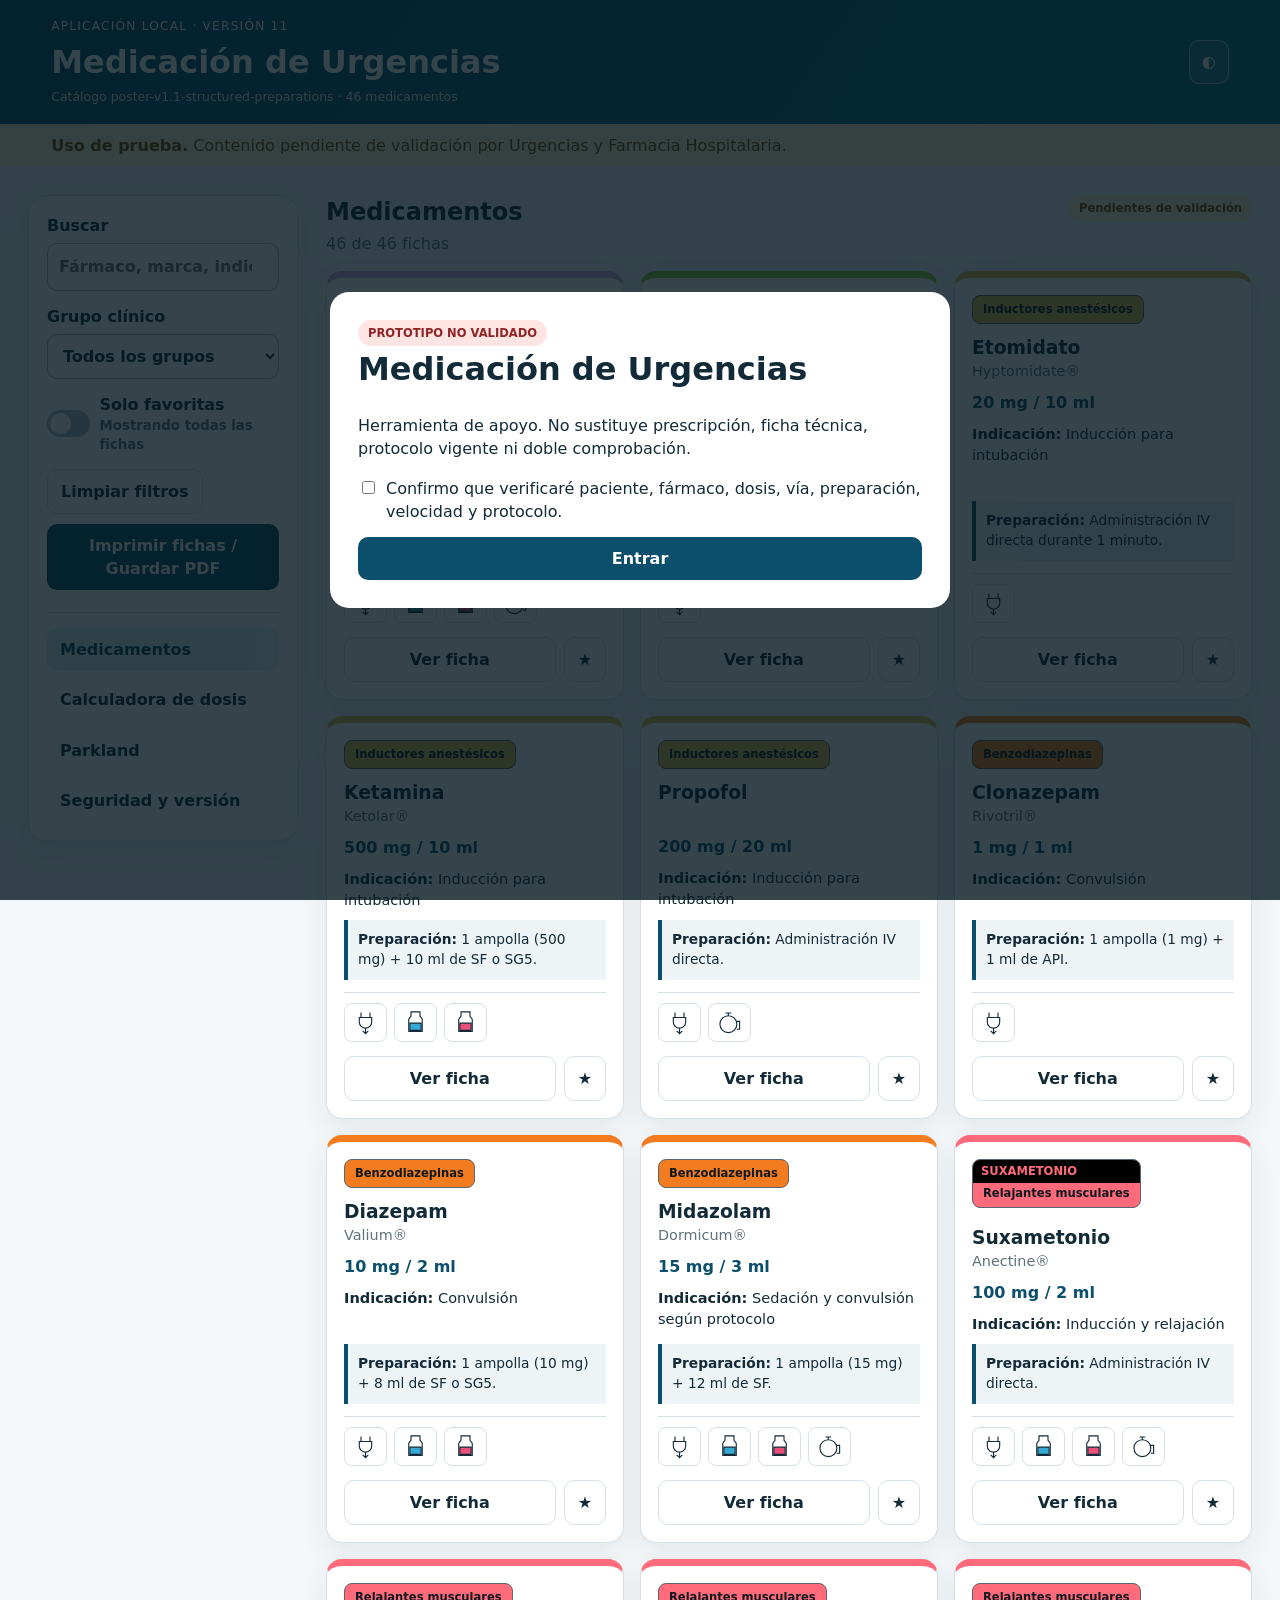
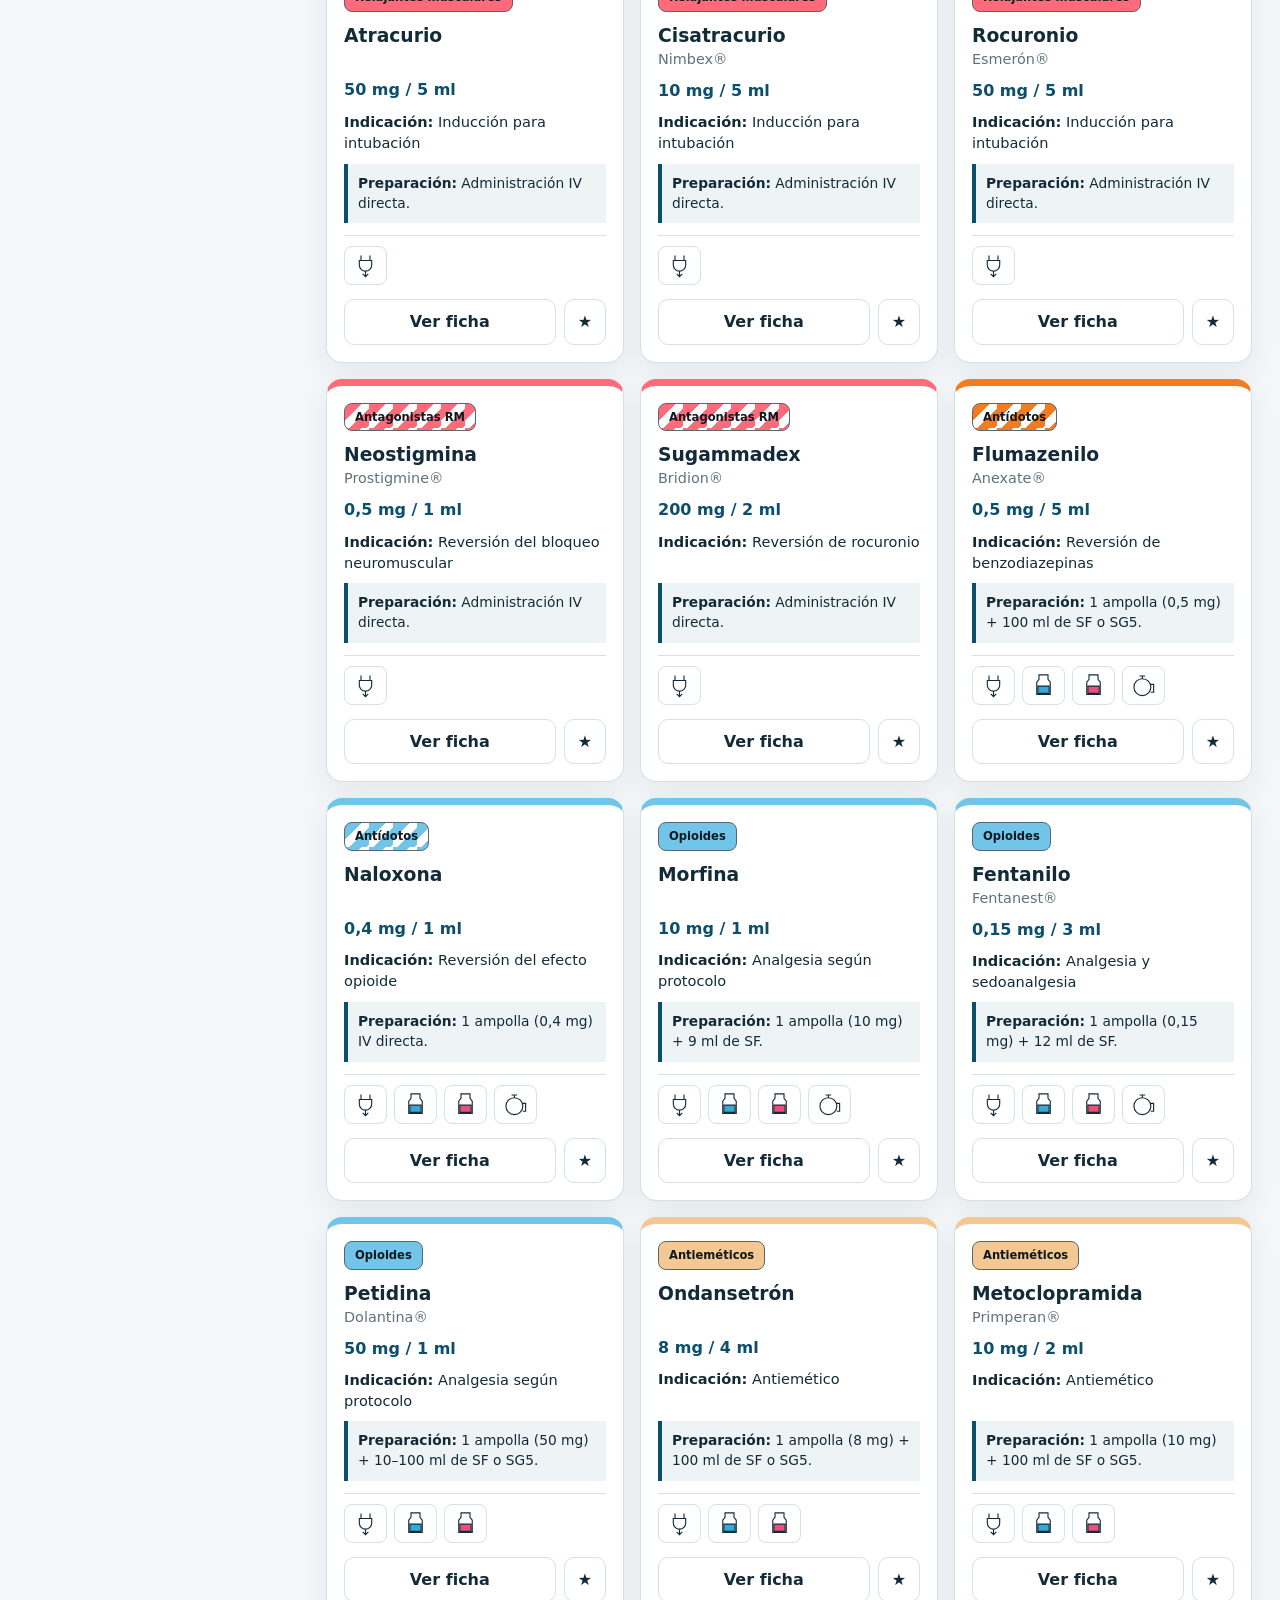
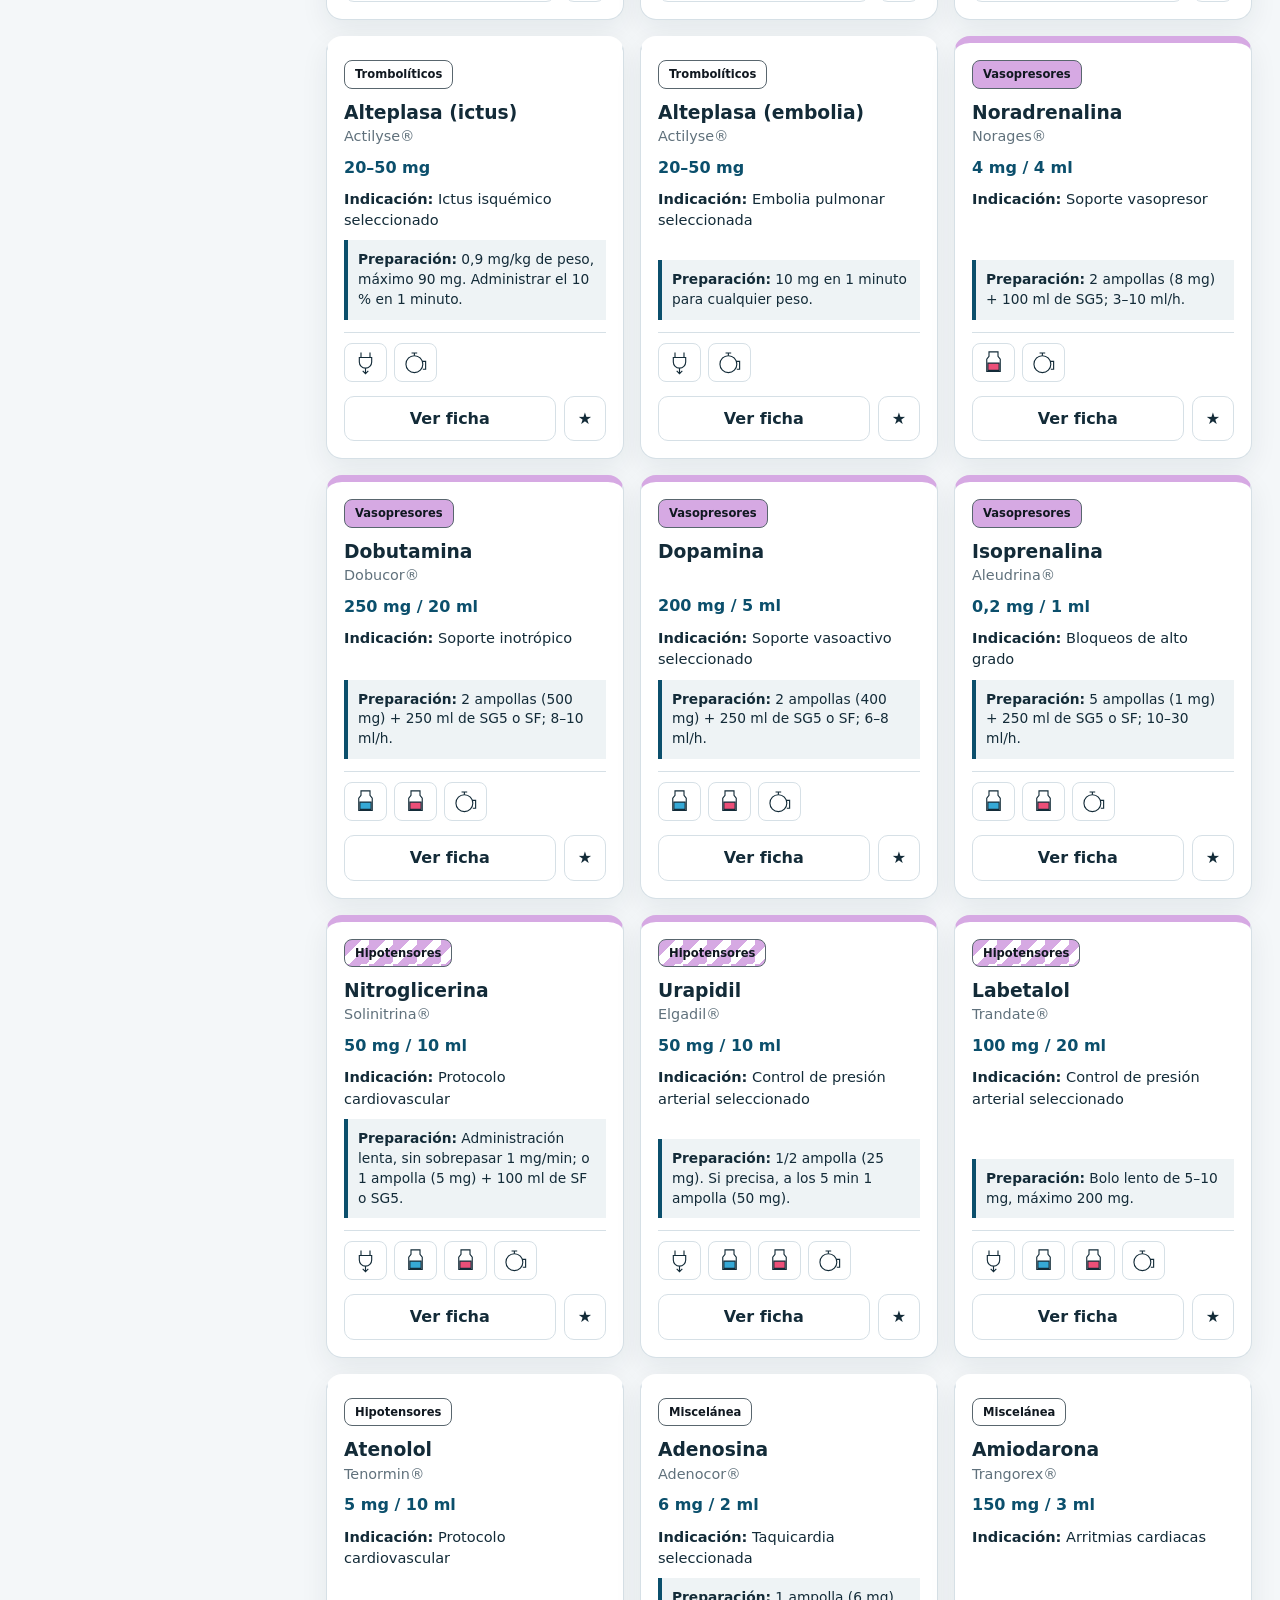
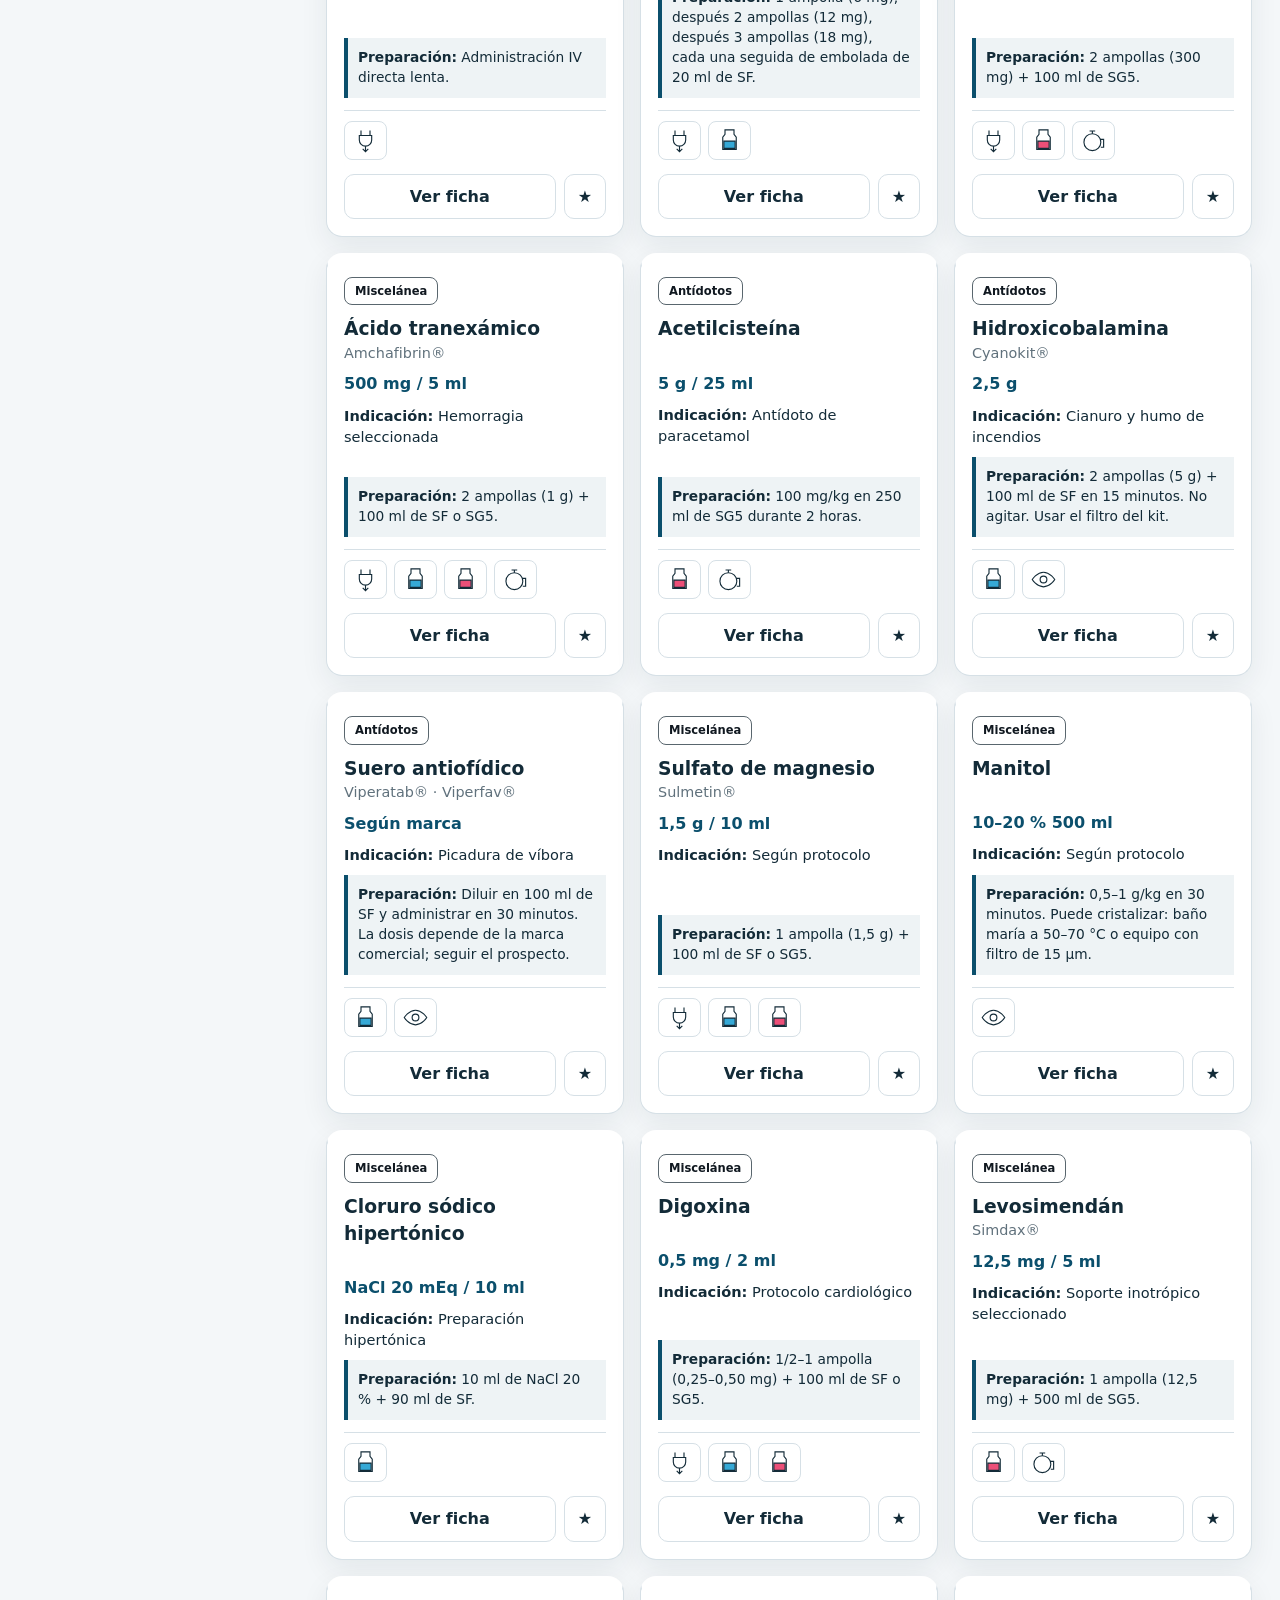
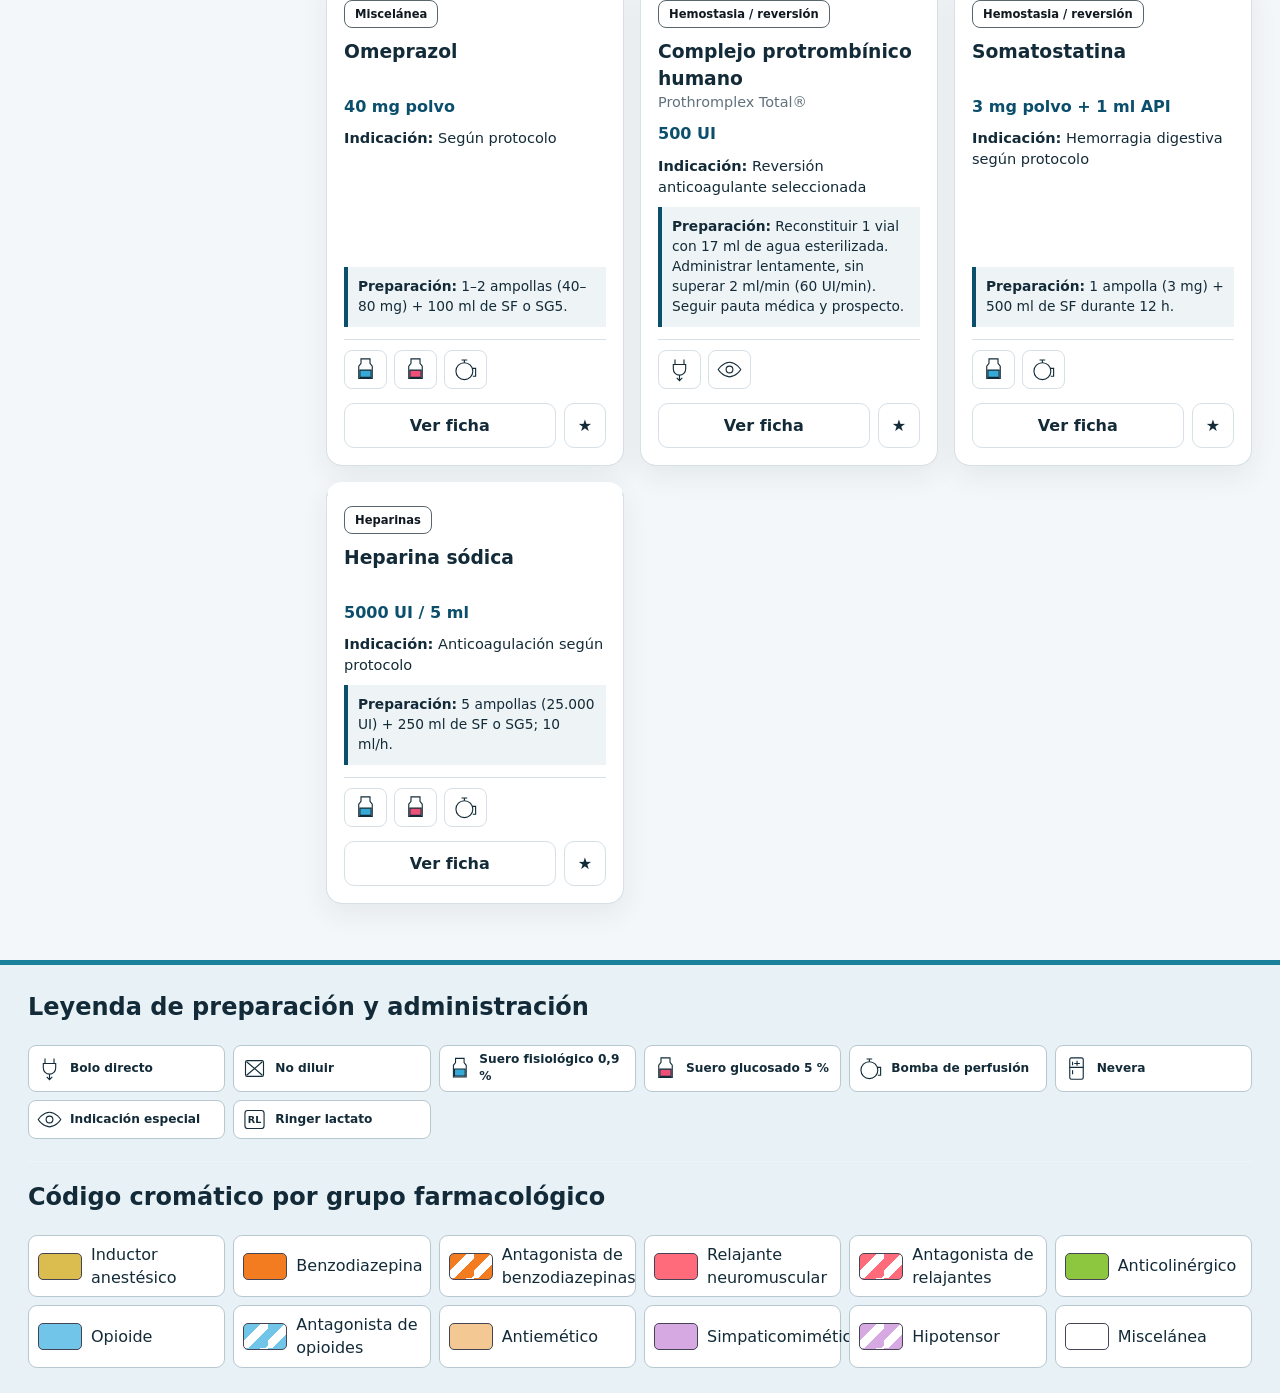
==== commit 452af3ec: "Add files via upload" ====
--- a/index.html
+++ b/index.html
@@ -13,13 +13,13 @@
   <link rel="icon" href="./icons/icon-192.png" sizes="192x192" type="image/png">
   <link rel="apple-touch-icon" href="./icons/icon-192.png">
   <link rel="stylesheet" href="./styles.css">
-  <link rel="stylesheet" href="./v9.css">
+  <link rel="stylesheet" href="./print-manager.css">
 </head>
 <body>
   <div id="safetyGate" class="gate" role="dialog" aria-modal="true" aria-labelledby="gateTitle">
     <div class="gate-card"><span class="pill danger">PROTOTIPO NO VALIDADO</span><h1 id="gateTitle">Medicación de Urgencias</h1><p>Herramienta de apoyo. No sustituye prescripción, ficha técnica, protocolo vigente ni doble comprobación.</p><label class="check"><input id="gateCheck" type="checkbox"> Confirmo que verificaré paciente, fármaco, dosis, vía, preparación, velocidad y protocolo.</label><button id="enterBtn" class="primary" disabled>Entrar</button></div>
   </div>
-  <header class="topbar"><div><p class="eyebrow">Aplicación local · versión 10</p><h1>Medicación de Urgencias</h1><p id="catalogInfo" class="catalog-info">Cargando catálogo…</p></div><div class="header-actions"><button id="installBtn" class="install-btn" hidden>Instalar aplicación</button><button id="themeBtn" class="icon-btn" aria-label="Cambiar contraste">◐</button></div></header>
+  <header class="topbar"><div><p class="eyebrow">Aplicación local · versión 11</p><h1>Medicación de Urgencias</h1><p id="catalogInfo" class="catalog-info">Cargando catálogo…</p></div><div class="header-actions"><button id="installBtn" class="install-btn" hidden>Instalar aplicación</button><button id="themeBtn" class="icon-btn" aria-label="Cambiar contraste">◐</button></div></header>
   <div class="alert"><strong>Uso de prueba.</strong> Contenido pendiente de validación por Urgencias y Farmacia Hospitalaria.</div>
   <main class="layout">
     <aside class="sidebar"><label>Buscar<input id="search" type="search" placeholder="Fármaco, marca, indicación..."></label><label>Grupo clínico<select id="category"><option value="all">Todos los grupos</option></select></label><label class="check"><input id="favoritesOnly" type="checkbox"> Solo favoritos</label><button id="clearBtn" class="secondary">Limpiar filtros</button><nav><button class="nav-btn active" data-view="meds">Medicamentos</button><button class="nav-btn" data-view="dose">Calculadora de dosis</button><button class="nav-btn" data-view="parkland">Parkland</button><button class="nav-btn" data-view="about">Seguridad y versión</button></nav></aside>
@@ -27,13 +27,13 @@
       <section id="medsView" class="view"><div class="section-head"><div><h2>Medicamentos</h2><p id="count"></p></div><span class="pill warning">Pendientes de validación</span></div><div id="cards" class="card-grid"></div><p id="empty" class="empty" hidden>No hay resultados.</p></section>
       <section id="doseView" class="view" hidden><div class="section-head"><div><h2>Calculadora de dosis</h2><p>Realiza conversiones a partir de una dosis ya prescrita.</p></div><span class="pill danger">No prescribe dosis</span></div><div class="panel dose-grid"><fieldset><legend>1. Dosis prescrita</legend><label>Tipo<select id="doseMode"><option value="total">Dosis total</option><option value="perKg">Dosis por kg</option></select></label><label id="weightWrap" hidden>Peso (kg)<input id="doseWeight" type="number" min="0.1" max="300" step="0.1"></label><div class="inline"><label>Dosis<input id="doseValue" type="number" min="0" step="any"></label><label>Unidad<select id="doseUnit"><option value="mg">mg</option><option value="mcg">microgramos</option><option value="g">g</option><option value="UI">UI</option></select></label></div></fieldset><fieldset><legend>2. Presentación</legend><div class="inline"><label>Cantidad<input id="stockAmount" type="number" min="0" step="any"></label><label>Unidad<select id="stockUnit"><option value="mg">mg</option><option value="mcg">microgramos</option><option value="g">g</option><option value="UI">UI</option></select></label></div><label>Volumen que contiene (ml)<input id="stockVolume" type="number" min="0" step="any"></label></fieldset><fieldset><legend>3. Preparación opcional</legend><label>Volumen final total (ml)<input id="finalVolume" type="number" min="0" step="any"></label><div class="inline"><label>Duración<input id="duration" type="number" min="0" step="any"></label><label>Unidad<select id="durationUnit"><option value="min">min</option><option value="h">horas</option></select></label></div></fieldset><div class="actions"><button id="doseCalcBtn" class="primary">Calcular</button><button id="doseResetBtn" class="secondary">Borrar</button></div><div id="doseResult" class="result">Introduce la dosis prescrita y la presentación disponible.</div></div><div class="note"><strong>Resultado matemático, no pauta clínica.</strong> No mezcles UI con unidades de masa.</div></section>
       <section id="parklandView" class="view" hidden><div class="section-head"><div><h2>Calculadora de Parkland</h2><p>Reposición inicial orientativa en pacientes quemados.</p></div><span class="pill danger">Requiere validación clínica</span></div><div class="panel parkland"><label>Peso (kg)<input id="weight" type="number" min="1" max="300" step="0.1"></label><label>Superficie corporal quemada (%)<input id="burn" type="number" min="1" max="100" step="0.1"></label><button id="calcBtn" class="primary">Calcular</button><button id="resetCalc" class="secondary">Borrar</button><div id="calcResult" class="result">Introduce peso y %SCQ.</div></div><div class="note"><strong>Fórmula:</strong> 4 ml × kg × %SCQ. 50 % en las primeras 8 horas y 50 % en las 16 siguientes. El tiempo se cuenta desde la quemadura.</div></section>
-      <section id="aboutView" class="view" hidden><div class="panel prose"><h2>Seguridad y versión</h2><ul><li>Versión de la aplicación: 10.0. Catálogo clínico externo en formato JSON.</li><li>Sin datos identificativos ni conexiones externas.</li><li>Los favoritos se guardan en este navegador.</li><li>Los colores indican la clasificación cromática de jeringas, separada del grupo clínico usado para filtrar.</li><li>Los valores Pantone se muestran mediante equivalencias sRGB aproximadas para pantalla.</li></ul><button id="exportBtn" class="secondary">Exportar favoritos</button></div></section>
+      <section id="aboutView" class="view" hidden><div class="panel prose"><h2>Seguridad y versión</h2><ul><li>Versión de la aplicación: 11.0. Catálogo clínico externo con preparaciones estructuradas.</li><li>Sin datos identificativos ni conexiones externas.</li><li>Los favoritos se guardan en este navegador.</li><li>Los colores indican la clasificación cromática de jeringas, separada del grupo clínico usado para filtrar.</li><li>Los valores Pantone se muestran mediante equivalencias sRGB aproximadas para pantalla.</li></ul><button id="exportBtn" class="secondary">Exportar favoritos</button></div></section>
     </section>
   </main>
   <footer class="app-footer"><div class="footer-inner"><h2>Leyenda de preparación y administración</h2><div id="iconLegend" class="legend-grid"></div><section class="color-legend"><h2>Código cromático por grupo farmacológico</h2><div id="colorLegend" class="legend-grid"></div></section></div></footer>
   <dialog id="drugDialog"><article id="dialogContent"></article><form method="dialog"><button class="secondary">Cerrar</button></form></dialog>
   <div id="updateToast" class="update-toast" hidden><span>Hay una versión nueva disponible.</span><button id="updateBtn" class="primary">Actualizar</button></div>
   <script src="./app.js"></script>
-  <script src="./v9.js"></script>
+  <script src="./print-manager.js"></script>
 </body>
 </html>
--- a/styles.css
+++ b/styles.css
@@ -1,2 +1,3 @@
 :root{--bg:#f4f7f9;--surface:#fff;--ink:#132b38;--muted:#60717c;--brand:#0b4f6c;--line:#d6e0e6;--shadow:0 10px 28px #0c2d3d12;--danger:#8f2525;--danger-bg:#ffe4e4;--warn:#7a4d00;--warn-bg:#fff1cc;--inductor:#DBBC4E;--benzo:#F47C20;--relax:#FF6B7A;--local:#A7A8AA;--anticholin:#8DC63F;--opioid:#71C5E8;--antiemetic:#F3C892;--vaso:#D6A9E3;--misc:#fff}*{box-sizing:border-box}body{margin:0;background:var(--bg);color:var(--ink);font-family:system-ui,-apple-system,"Segoe UI",sans-serif;line-height:1.45}.topbar{display:flex;align-items:center;justify-content:space-between;padding:18px clamp(18px,4vw,54px);color:#fff;background:linear-gradient(125deg,var(--brand),#117a8b)}h1,h2{margin-top:0}.topbar h1{margin:0;font-size:clamp(1.5rem,3vw,2rem)}.eyebrow{margin:0 0 3px;font-size:.76rem;text-transform:uppercase;letter-spacing:.1em}.header-actions{display:flex;gap:10px}.icon-btn,.install-btn{border:1px solid #ffffff88;border-radius:10px;padding:9px 12px}.icon-btn{background:#ffffff18;color:white}.install-btn{background:#fff;color:var(--brand);font-weight:800}.alert{padding:10px clamp(18px,4vw,54px);background:var(--warn-bg);color:var(--warn)}.layout{max-width:1450px;margin:auto;padding:28px;display:grid;grid-template-columns:270px 1fr;gap:28px}.sidebar{position:sticky;top:18px;align-self:start;padding:18px;background:var(--surface);border:1px solid var(--line);border-radius:18px;box-shadow:var(--shadow)}label{display:grid;gap:6px;font-weight:650;margin-bottom:14px}input,select,button{font:inherit}input,select{width:100%;padding:11px;border:1px solid #afc0ca;border-radius:10px;background:var(--surface);color:var(--ink)}button{cursor:pointer}.primary,.secondary,.nav-btn{padding:10px 13px;border-radius:10px;font-weight:750}.primary{border:0;background:var(--brand);color:#fff}.secondary{border:1px solid var(--line);background:var(--surface);color:var(--ink)}.check{display:flex;align-items:flex-start;gap:8px;font-weight:500}.check input{width:auto;margin-top:4px}.sidebar nav{display:grid;gap:7px;margin-top:22px;padding-top:15px;border-top:1px solid var(--line)}.nav-btn{text-align:left;border:0;background:transparent;color:var(--ink)}.nav-btn.active{background:#dff2f6;color:#07445a}.content{min-width:0}.section-head{display:flex;justify-content:space-between;gap:14px;align-items:start}.section-head h2{margin-bottom:2px}.section-head p{margin:0 0 16px;color:var(--muted)}.pill{display:inline-block;padding:5px 10px;border-radius:999px;font-size:.72rem;font-weight:850}.warning{background:var(--warn-bg);color:var(--warn)}.danger{background:var(--danger-bg);color:var(--danger)}.card-grid{display:grid;grid-template-columns:repeat(auto-fill,minmax(270px,1fr));gap:16px}.drug-card{--label:var(--misc);display:flex;flex-direction:column;padding:17px;background:var(--surface);border:1px solid var(--line);border-top:7px solid var(--label);border-radius:16px;box-shadow:var(--shadow)}.drug-card h3{margin:10px 0 0}.brand{min-height:1.4em;color:var(--muted);font-size:.9rem}.presentation{margin:9px 0;color:var(--brand);font-weight:800}.summary{flex:1;font-size:.91rem}.family-tag{display:inline-block;max-width:100%;padding:5px 10px;border:1px solid #59666e;border-radius:8px;background:var(--label-fill,var(--label));color:#101820;font-size:.72rem;font-weight:900;background-size:24px 24px}.special-tag{padding-top:25px;position:relative;overflow:hidden}.special-tag::before{content:attr(data-title);position:absolute;inset:0 0 auto;background:#000;color:var(--label);padding:3px 8px}.card-icons,.detail-icons{display:flex;flex-wrap:wrap;gap:7px;margin-top:12px;padding-top:10px;border-top:1px solid var(--line)}.med-icon{display:inline-flex;align-items:center;gap:7px;padding:5px 7px;border:1px solid var(--line);border-radius:8px;background:var(--surface);font-size:.76rem;font-weight:750}.med-icon svg{width:27px;height:27px;fill:none;stroke:currentColor;stroke-width:2}.med-icon.compact span{display:none}.icon-sf .liquid{fill:#36a9d6}.icon-sg .liquid{fill:#ec4f78}.card-actions,.actions{display:flex;gap:8px;margin-top:14px}.card-actions button:first-child{flex:1}.fav.active{background:#ffefb2}.panel{padding:22px;background:var(--surface);border:1px solid var(--line);border-radius:18px;box-shadow:var(--shadow)}.dose-grid{display:grid;grid-template-columns:repeat(3,1fr);gap:16px}.dose-grid fieldset{border:1px solid var(--line);border-radius:13px;padding:14px}.dose-grid legend{font-weight:850;color:var(--brand)}.inline{display:grid;grid-template-columns:2fr 1fr;gap:9px}.result{grid-column:1/-1;padding:16px;border-radius:11px;background:#e6f3f6;font-weight:650}.formula{display:inline-block;margin:7px 0;padding:5px 7px;background:var(--surface);border:1px solid var(--line);border-radius:7px;font-family:ui-monospace,monospace}.bad{color:var(--danger);font-weight:850}.parkland{display:grid;grid-template-columns:1fr 1fr auto auto;align-items:end;gap:12px}.parkland label{margin:0}.note{margin-top:15px;padding:15px;border-left:5px solid #dda01d;background:var(--warn-bg)}.app-footer{margin-top:28px;padding:25px 28px;background:#102f3e;color:#eef8fb}.footer-inner{max-width:1394px;margin:auto}.legend-grid{display:grid;grid-template-columns:repeat(auto-fit,minmax(185px,1fr));gap:8px}.color-legend{margin-top:22px;padding-top:18px;border-top:1px solid #ffffff44}.swatch{--label:var(--misc);display:flex;align-items:center;gap:9px;padding:7px 9px;border:1px solid #ffffff55;border-radius:9px}.swatch::before{content:"";width:42px;height:25px;flex:none;border:1px solid #445;border-radius:5px;background:var(--label-fill,var(--label));background-size:24px 24px}.swatch small{display:block;color:#c6dae3}.gate{position:fixed;inset:0;z-index:100;display:grid;place-items:center;padding:20px;background:#03161fcc}.gate.hidden{display:none}.gate-card{max-width:620px;padding:28px;border-radius:19px;background:#fff;color:#132b38}.gate-card .primary{width:100%}dialog{width:min(720px,92vw);max-height:88vh;padding:0;border:0;border-radius:18px;background:var(--surface);color:var(--ink)}dialog::backdrop{background:#001c2c99}dialog article{padding:23px}dialog form{padding:0 23px 23px}.detail-grid{display:grid;grid-template-columns:150px 1fr;gap:8px 15px}.detail-grid dt{font-weight:850}.detail-grid dd{margin:0}.detail-warning{margin:12px 0;padding:12px;border-radius:10px;background:var(--danger-bg);color:var(--danger)}.update-toast{position:fixed;z-index:80;right:18px;bottom:18px;display:flex;align-items:center;gap:12px;padding:14px;border-radius:13px;background:var(--surface);box-shadow:0 15px 50px #0005}.update-toast[hidden]{display:none}.dark{--bg:#10191f;--surface:#18242c;--ink:#eef7fb;--muted:#b4c1c8;--line:#344854;--shadow:none}.dark .gate-card{background:#18242c;color:#eef7fb}@media(max-width:900px){.layout{grid-template-columns:1fr;padding:16px}.sidebar{position:static}.dose-grid,.parkland{grid-template-columns:1fr}.dose-grid .result,.parkland .result{grid-column:1}.section-head{flex-direction:column}.detail-grid{grid-template-columns:1fr}}@media(max-width:600px){.install-btn{font-size:.75rem}.legend-grid{grid-template-columns:1fr 1fr}.update-toast{left:12px;right:12px}}
 .catalog-info{margin:3px 0 0;font-size:.78rem;opacity:.9}code{padding:.1rem .3rem;border-radius:.3rem;background:#e7eef2;color:#17303c}
+.prep-summary{margin-top:10px;padding:10px;border-left:4px solid var(--brand);background:color-mix(in srgb,var(--brand) 7%,var(--surface));font-size:.86rem}.preparation-list{display:grid;gap:9px}.preparation-item{display:grid;gap:3px;padding:10px;border:1px solid var(--line);border-radius:9px;background:var(--bg)}.preparation-item span{font-size:.8rem;color:var(--muted)}.preparation-item p{margin:.2rem 0}.preparation-item b{color:var(--brand)}
--- a/print-manager.css
+++ b/print-manager.css
@@ -0,0 +1 @@
+.app-footer{background:#e8f1f5!important;color:#132b38!important;border-top:5px solid #1b819a}.app-footer h2{color:#132b38}.app-footer .med-icon,.app-footer .swatch{background:#fff;color:#132b38;border-color:#b8c8d1}.dark .app-footer{background:#102f3e!important;color:#eef8fb!important}.dark .app-footer h2{color:#eef8fb}.dark .app-footer .med-icon,.dark .app-footer .swatch{background:#173f52;color:#fff}.favorites-switch{display:flex!important;align-items:center;gap:10px;margin:14px 0}.favorites-switch input{position:absolute;opacity:0}.switch-track{position:relative;width:48px;height:27px;border-radius:999px;background:#aab9c2}.switch-track:after{content:"";position:absolute;top:3px;left:3px;width:21px;height:21px;border-radius:50%;background:#fff;transition:.2s}.favorites-switch input:checked+.switch-track{background:var(--brand)}.favorites-switch input:checked+.switch-track:after{transform:translateX(21px)}.switch-copy{display:grid}.switch-copy small{color:var(--muted)}.print-all-btn{width:100%;margin-top:10px}.print-modal{width:min(1180px,97vw);max-height:95vh}.print-modal article{padding:22px}.print-config{display:grid;grid-template-columns:repeat(4,1fr);gap:12px}.print-preview-wrap{margin-top:16px;border:1px solid var(--line);border-radius:12px;overflow:hidden}.print-preview{width:100%;height:56vh;border:0;background:#fff}.print-help{color:var(--muted);font-size:.88rem}.print-modal footer{display:flex;justify-content:flex-end;padding:0 22px 22px}@media(max-width:800px){.print-config{grid-template-columns:1fr 1fr}}@media(max-width:550px){.print-config{grid-template-columns:1fr}}
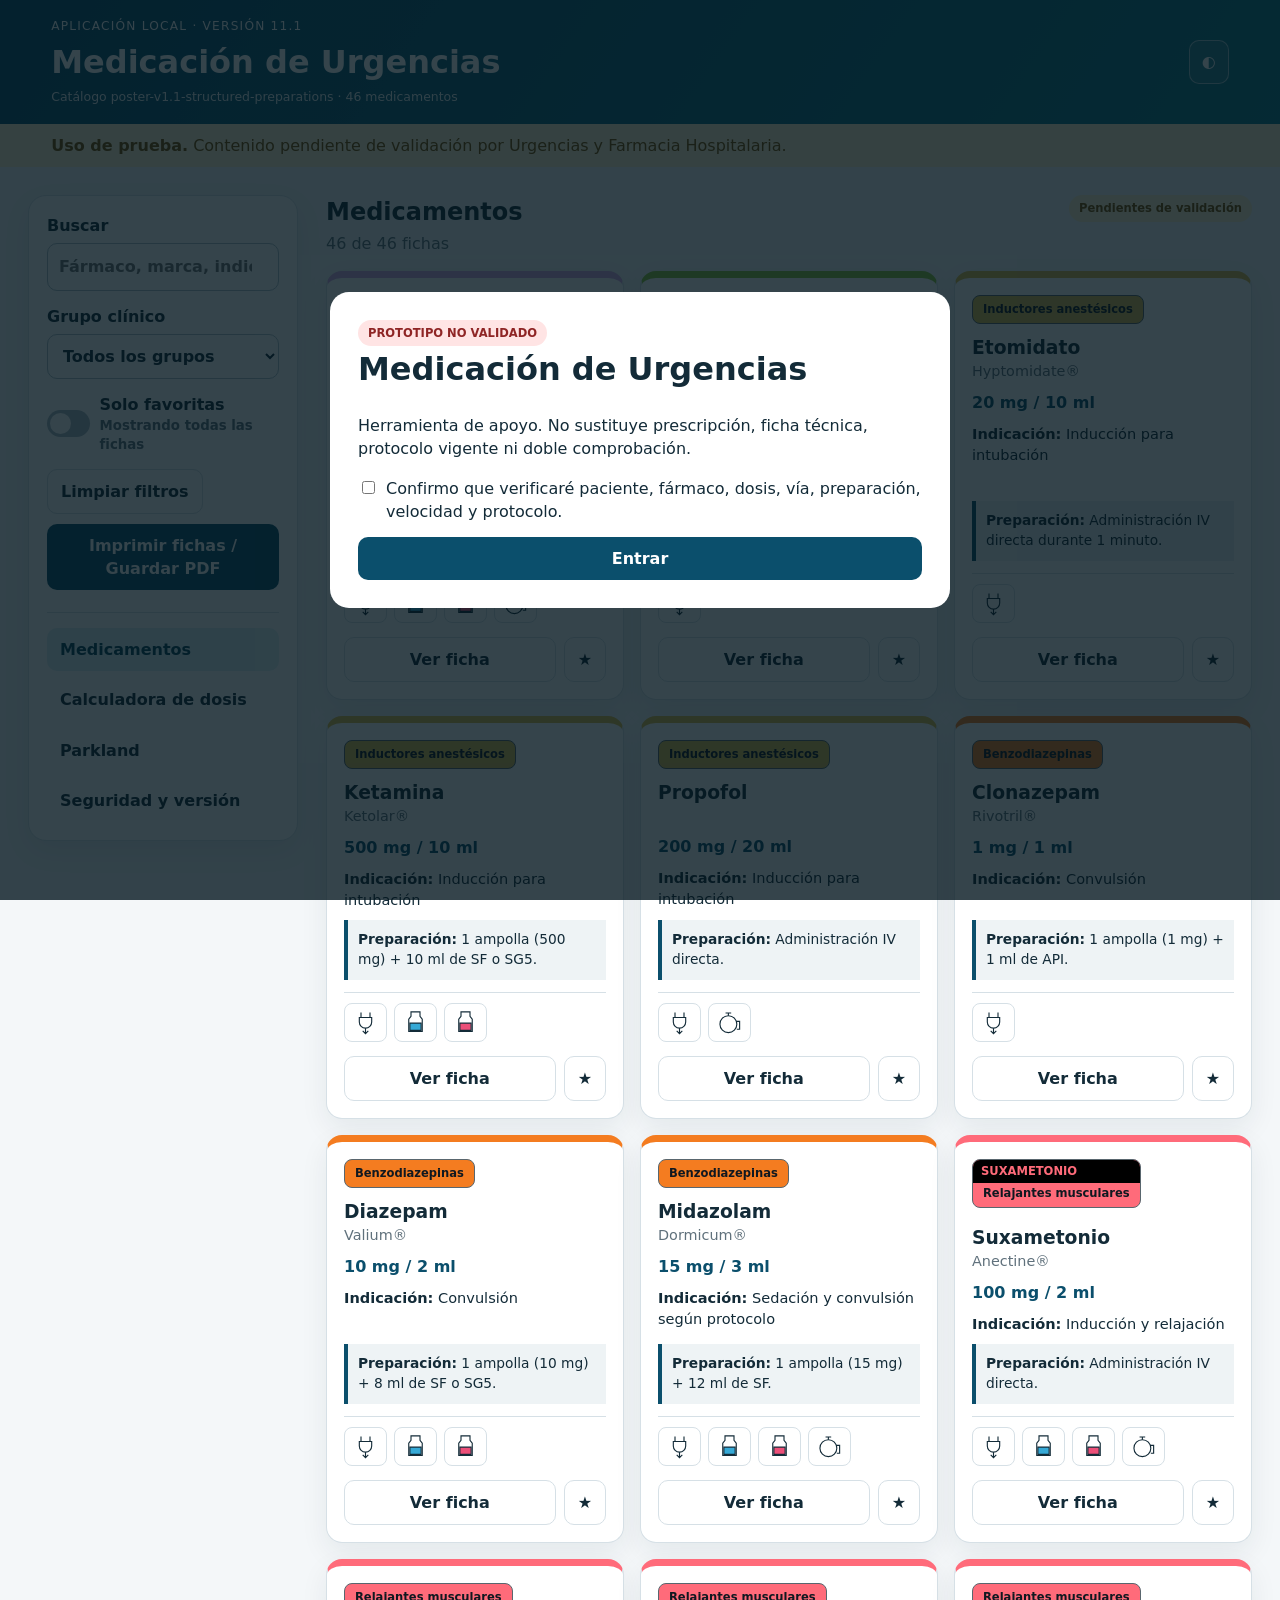
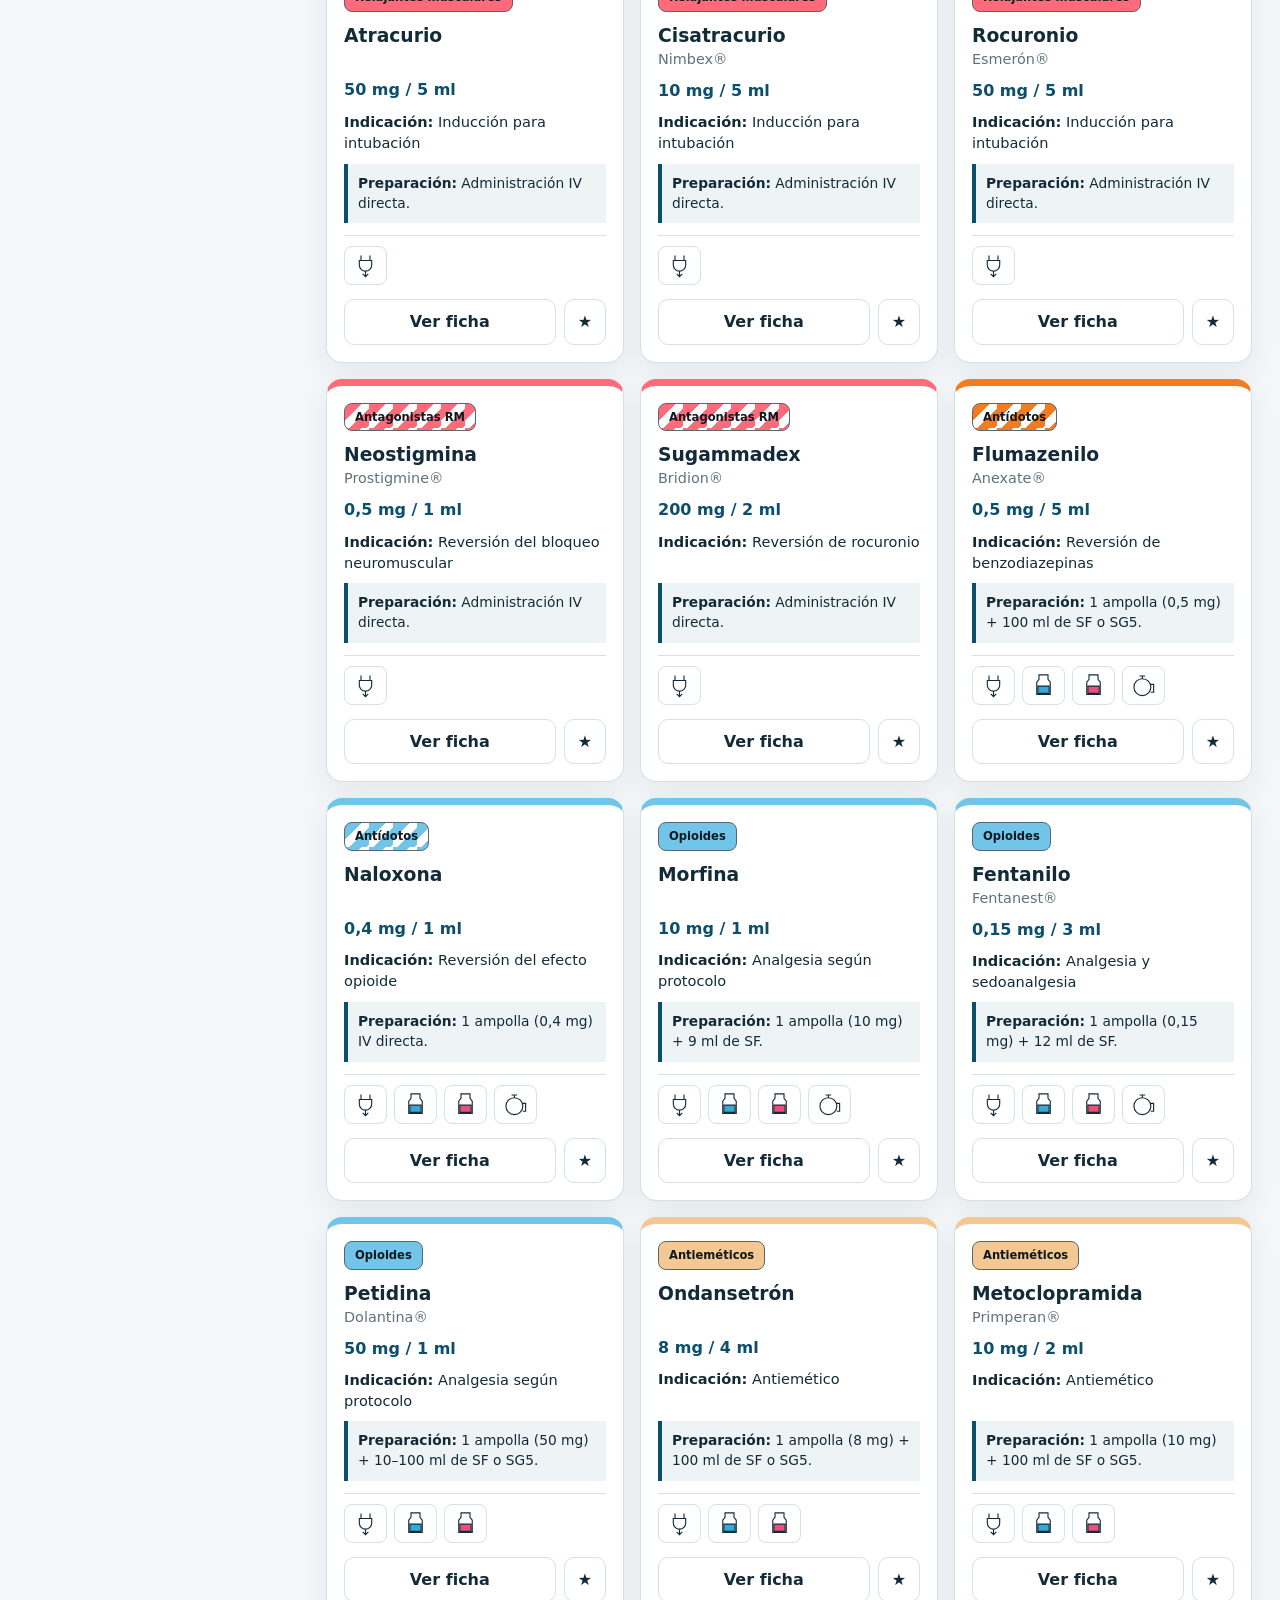
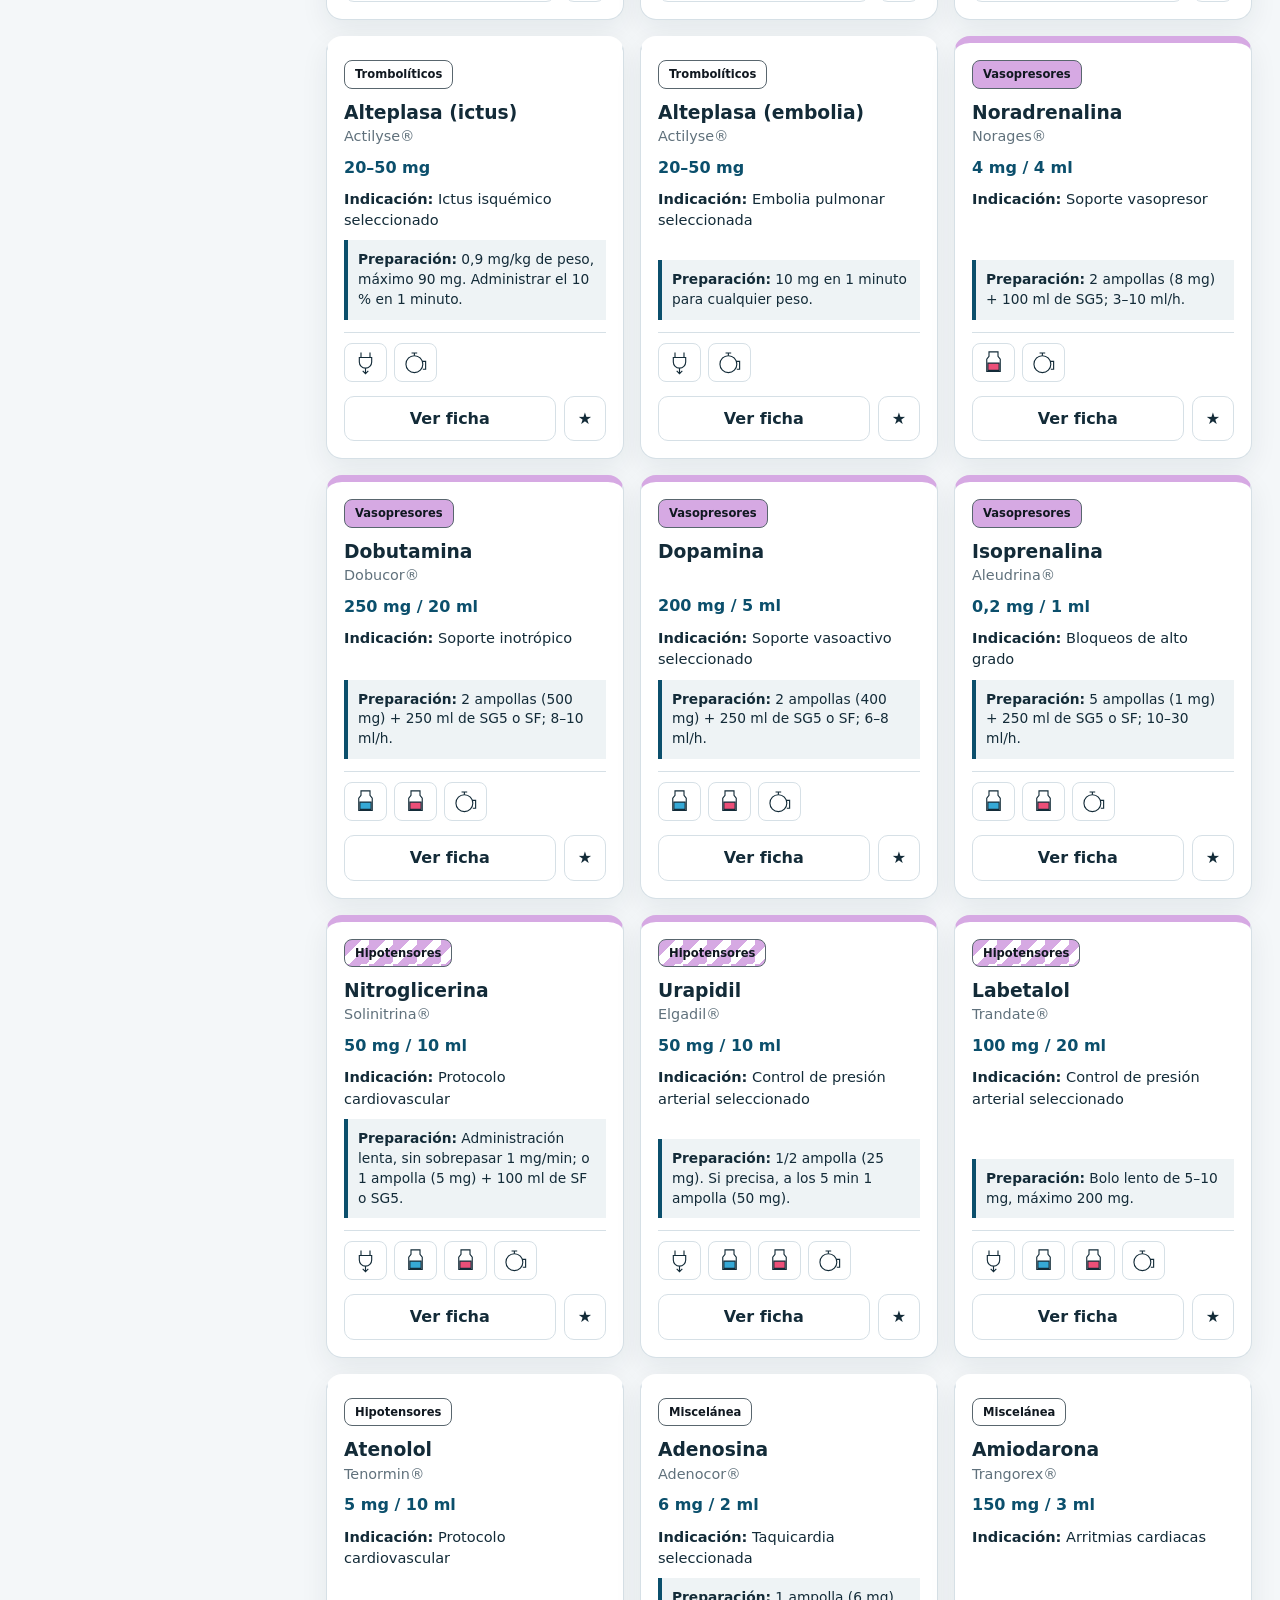
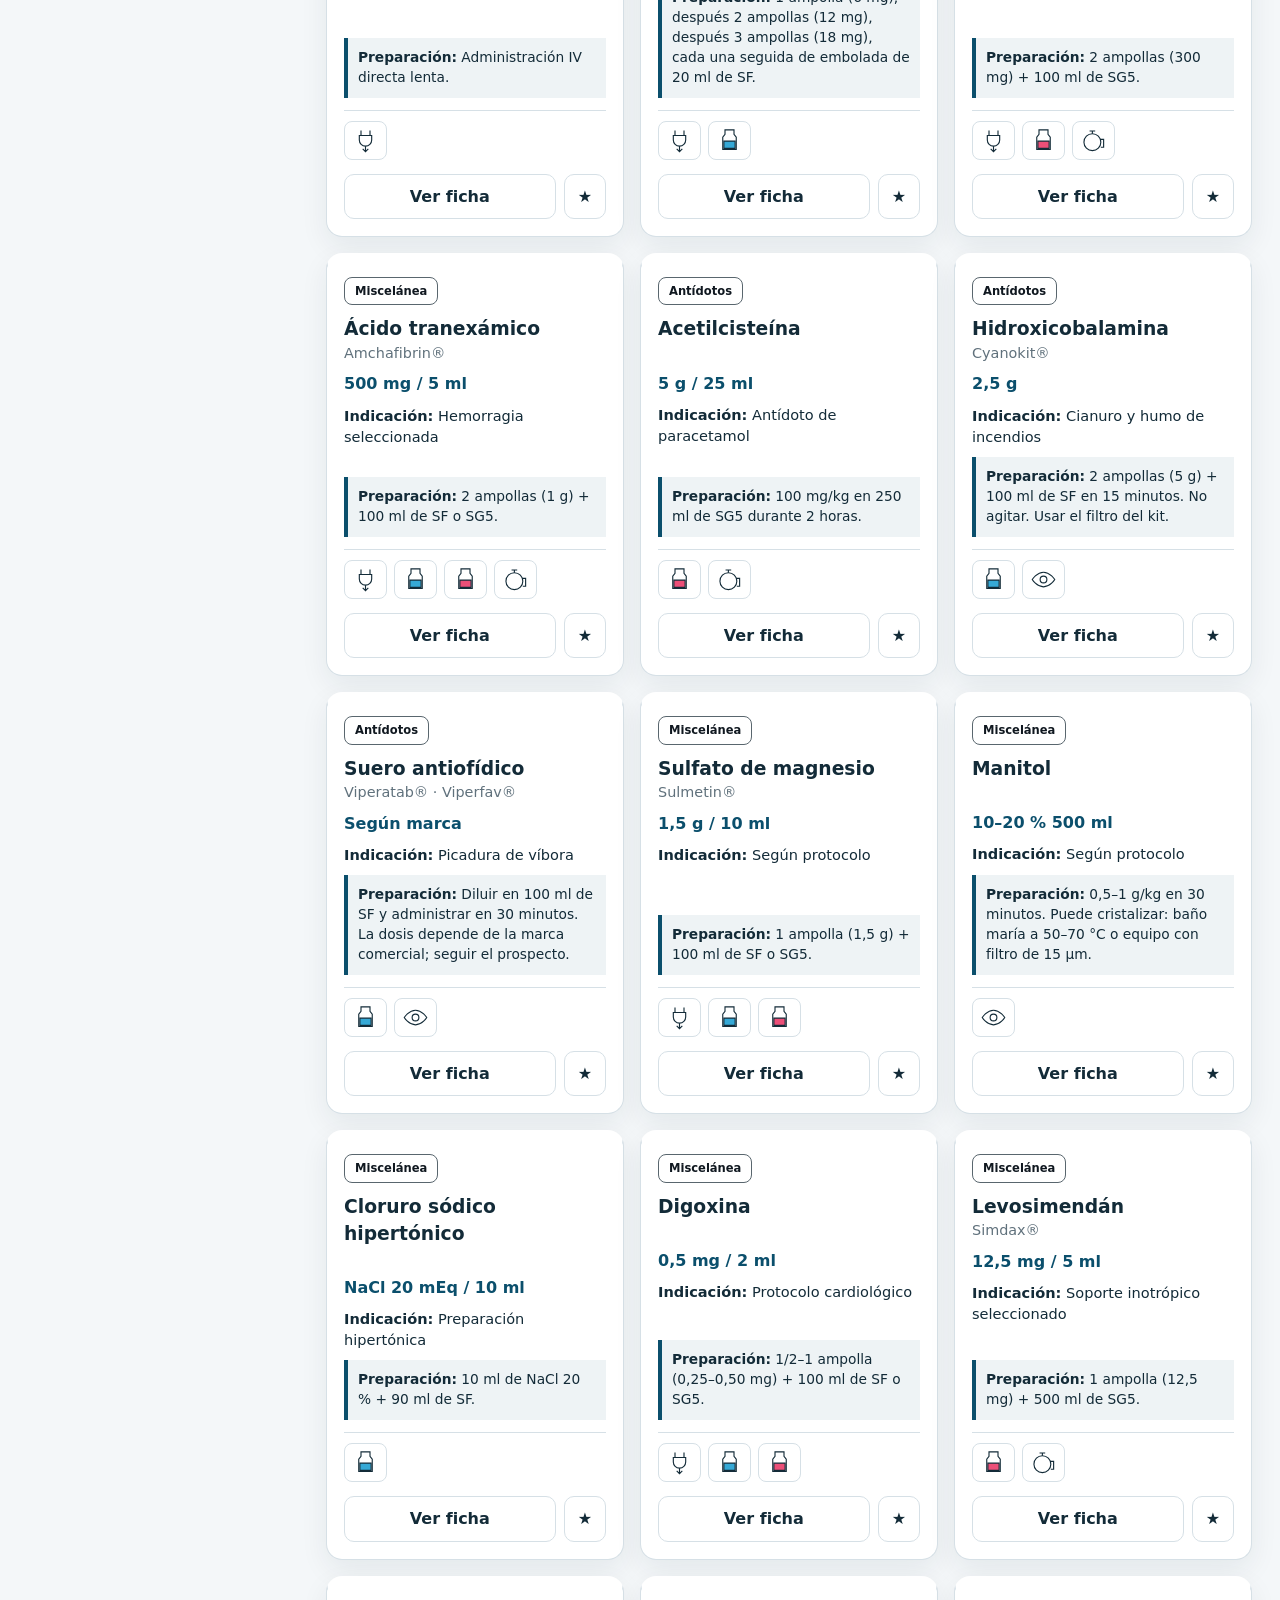
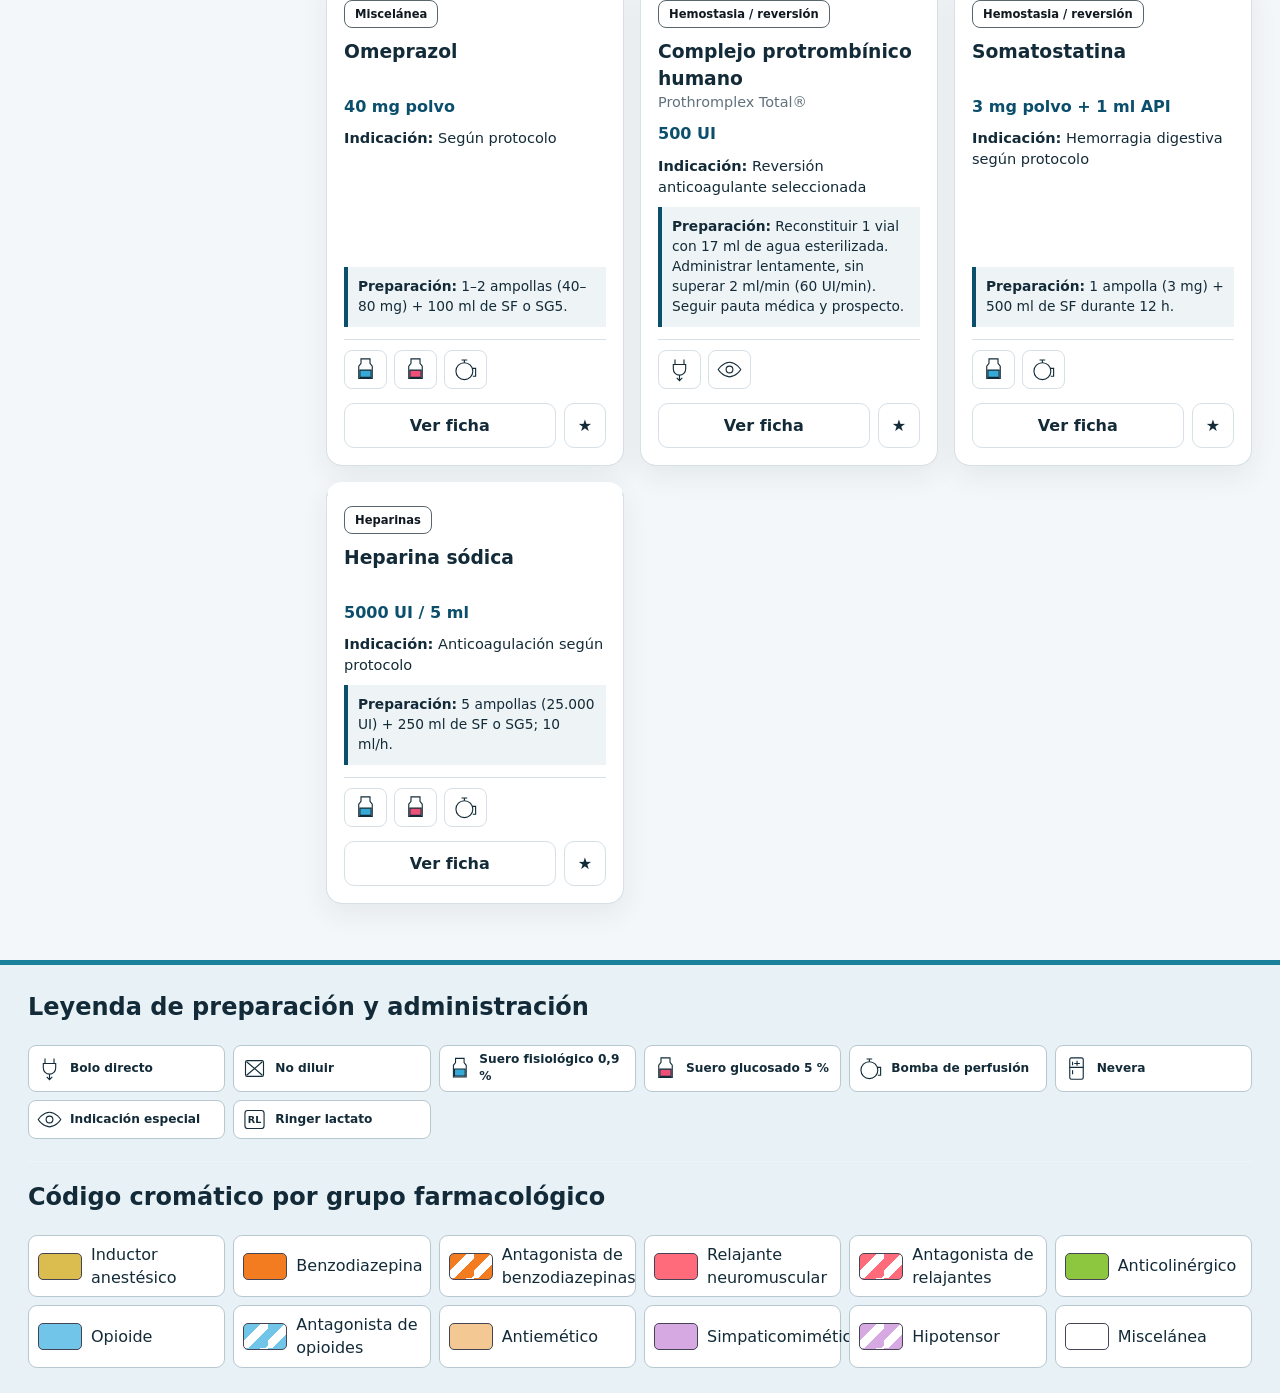
==== commit 2d49575d: "Add files via upload" ====
--- a/index.html
+++ b/index.html
@@ -19,7 +19,7 @@
   <div id="safetyGate" class="gate" role="dialog" aria-modal="true" aria-labelledby="gateTitle">
     <div class="gate-card"><span class="pill danger">PROTOTIPO NO VALIDADO</span><h1 id="gateTitle">Medicación de Urgencias</h1><p>Herramienta de apoyo. No sustituye prescripción, ficha técnica, protocolo vigente ni doble comprobación.</p><label class="check"><input id="gateCheck" type="checkbox"> Confirmo que verificaré paciente, fármaco, dosis, vía, preparación, velocidad y protocolo.</label><button id="enterBtn" class="primary" disabled>Entrar</button></div>
   </div>
-  <header class="topbar"><div><p class="eyebrow">Aplicación local · versión 11</p><h1>Medicación de Urgencias</h1><p id="catalogInfo" class="catalog-info">Cargando catálogo…</p></div><div class="header-actions"><button id="installBtn" class="install-btn" hidden>Instalar aplicación</button><button id="themeBtn" class="icon-btn" aria-label="Cambiar contraste">◐</button></div></header>
+  <header class="topbar"><div><p class="eyebrow">Aplicación local · versión 11.1</p><h1>Medicación de Urgencias</h1><p id="catalogInfo" class="catalog-info">Cargando catálogo…</p></div><div class="header-actions"><button id="installBtn" class="install-btn" hidden>Instalar aplicación</button><button id="themeBtn" class="icon-btn" aria-label="Cambiar contraste">◐</button></div></header>
   <div class="alert"><strong>Uso de prueba.</strong> Contenido pendiente de validación por Urgencias y Farmacia Hospitalaria.</div>
   <main class="layout">
     <aside class="sidebar"><label>Buscar<input id="search" type="search" placeholder="Fármaco, marca, indicación..."></label><label>Grupo clínico<select id="category"><option value="all">Todos los grupos</option></select></label><label class="check"><input id="favoritesOnly" type="checkbox"> Solo favoritos</label><button id="clearBtn" class="secondary">Limpiar filtros</button><nav><button class="nav-btn active" data-view="meds">Medicamentos</button><button class="nav-btn" data-view="dose">Calculadora de dosis</button><button class="nav-btn" data-view="parkland">Parkland</button><button class="nav-btn" data-view="about">Seguridad y versión</button></nav></aside>
@@ -27,7 +27,7 @@
       <section id="medsView" class="view"><div class="section-head"><div><h2>Medicamentos</h2><p id="count"></p></div><span class="pill warning">Pendientes de validación</span></div><div id="cards" class="card-grid"></div><p id="empty" class="empty" hidden>No hay resultados.</p></section>
       <section id="doseView" class="view" hidden><div class="section-head"><div><h2>Calculadora de dosis</h2><p>Realiza conversiones a partir de una dosis ya prescrita.</p></div><span class="pill danger">No prescribe dosis</span></div><div class="panel dose-grid"><fieldset><legend>1. Dosis prescrita</legend><label>Tipo<select id="doseMode"><option value="total">Dosis total</option><option value="perKg">Dosis por kg</option></select></label><label id="weightWrap" hidden>Peso (kg)<input id="doseWeight" type="number" min="0.1" max="300" step="0.1"></label><div class="inline"><label>Dosis<input id="doseValue" type="number" min="0" step="any"></label><label>Unidad<select id="doseUnit"><option value="mg">mg</option><option value="mcg">microgramos</option><option value="g">g</option><option value="UI">UI</option></select></label></div></fieldset><fieldset><legend>2. Presentación</legend><div class="inline"><label>Cantidad<input id="stockAmount" type="number" min="0" step="any"></label><label>Unidad<select id="stockUnit"><option value="mg">mg</option><option value="mcg">microgramos</option><option value="g">g</option><option value="UI">UI</option></select></label></div><label>Volumen que contiene (ml)<input id="stockVolume" type="number" min="0" step="any"></label></fieldset><fieldset><legend>3. Preparación opcional</legend><label>Volumen final total (ml)<input id="finalVolume" type="number" min="0" step="any"></label><div class="inline"><label>Duración<input id="duration" type="number" min="0" step="any"></label><label>Unidad<select id="durationUnit"><option value="min">min</option><option value="h">horas</option></select></label></div></fieldset><div class="actions"><button id="doseCalcBtn" class="primary">Calcular</button><button id="doseResetBtn" class="secondary">Borrar</button></div><div id="doseResult" class="result">Introduce la dosis prescrita y la presentación disponible.</div></div><div class="note"><strong>Resultado matemático, no pauta clínica.</strong> No mezcles UI con unidades de masa.</div></section>
       <section id="parklandView" class="view" hidden><div class="section-head"><div><h2>Calculadora de Parkland</h2><p>Reposición inicial orientativa en pacientes quemados.</p></div><span class="pill danger">Requiere validación clínica</span></div><div class="panel parkland"><label>Peso (kg)<input id="weight" type="number" min="1" max="300" step="0.1"></label><label>Superficie corporal quemada (%)<input id="burn" type="number" min="1" max="100" step="0.1"></label><button id="calcBtn" class="primary">Calcular</button><button id="resetCalc" class="secondary">Borrar</button><div id="calcResult" class="result">Introduce peso y %SCQ.</div></div><div class="note"><strong>Fórmula:</strong> 4 ml × kg × %SCQ. 50 % en las primeras 8 horas y 50 % en las 16 siguientes. El tiempo se cuenta desde la quemadura.</div></section>
-      <section id="aboutView" class="view" hidden><div class="panel prose"><h2>Seguridad y versión</h2><ul><li>Versión de la aplicación: 11.0. Catálogo clínico externo con preparaciones estructuradas.</li><li>Sin datos identificativos ni conexiones externas.</li><li>Los favoritos se guardan en este navegador.</li><li>Los colores indican la clasificación cromática de jeringas, separada del grupo clínico usado para filtrar.</li><li>Los valores Pantone se muestran mediante equivalencias sRGB aproximadas para pantalla.</li></ul><button id="exportBtn" class="secondary">Exportar favoritos</button></div></section>
+      <section id="aboutView" class="view" hidden><div class="panel prose"><h2>Seguridad y versión</h2><ul><li>Versión de la aplicación: 11.1. Catálogo clínico externo con preparaciones estructuradas.</li><li>Sin datos identificativos ni conexiones externas.</li><li>Los favoritos se guardan en este navegador.</li><li>Los colores indican la clasificación cromática de jeringas, separada del grupo clínico usado para filtrar.</li><li>Los valores Pantone se muestran mediante equivalencias sRGB aproximadas para pantalla.</li></ul><button id="exportBtn" class="secondary">Exportar favoritos</button></div></section>
     </section>
   </main>
   <footer class="app-footer"><div class="footer-inner"><h2>Leyenda de preparación y administración</h2><div id="iconLegend" class="legend-grid"></div><section class="color-legend"><h2>Código cromático por grupo farmacológico</h2><div id="colorLegend" class="legend-grid"></div></section></div></footer>
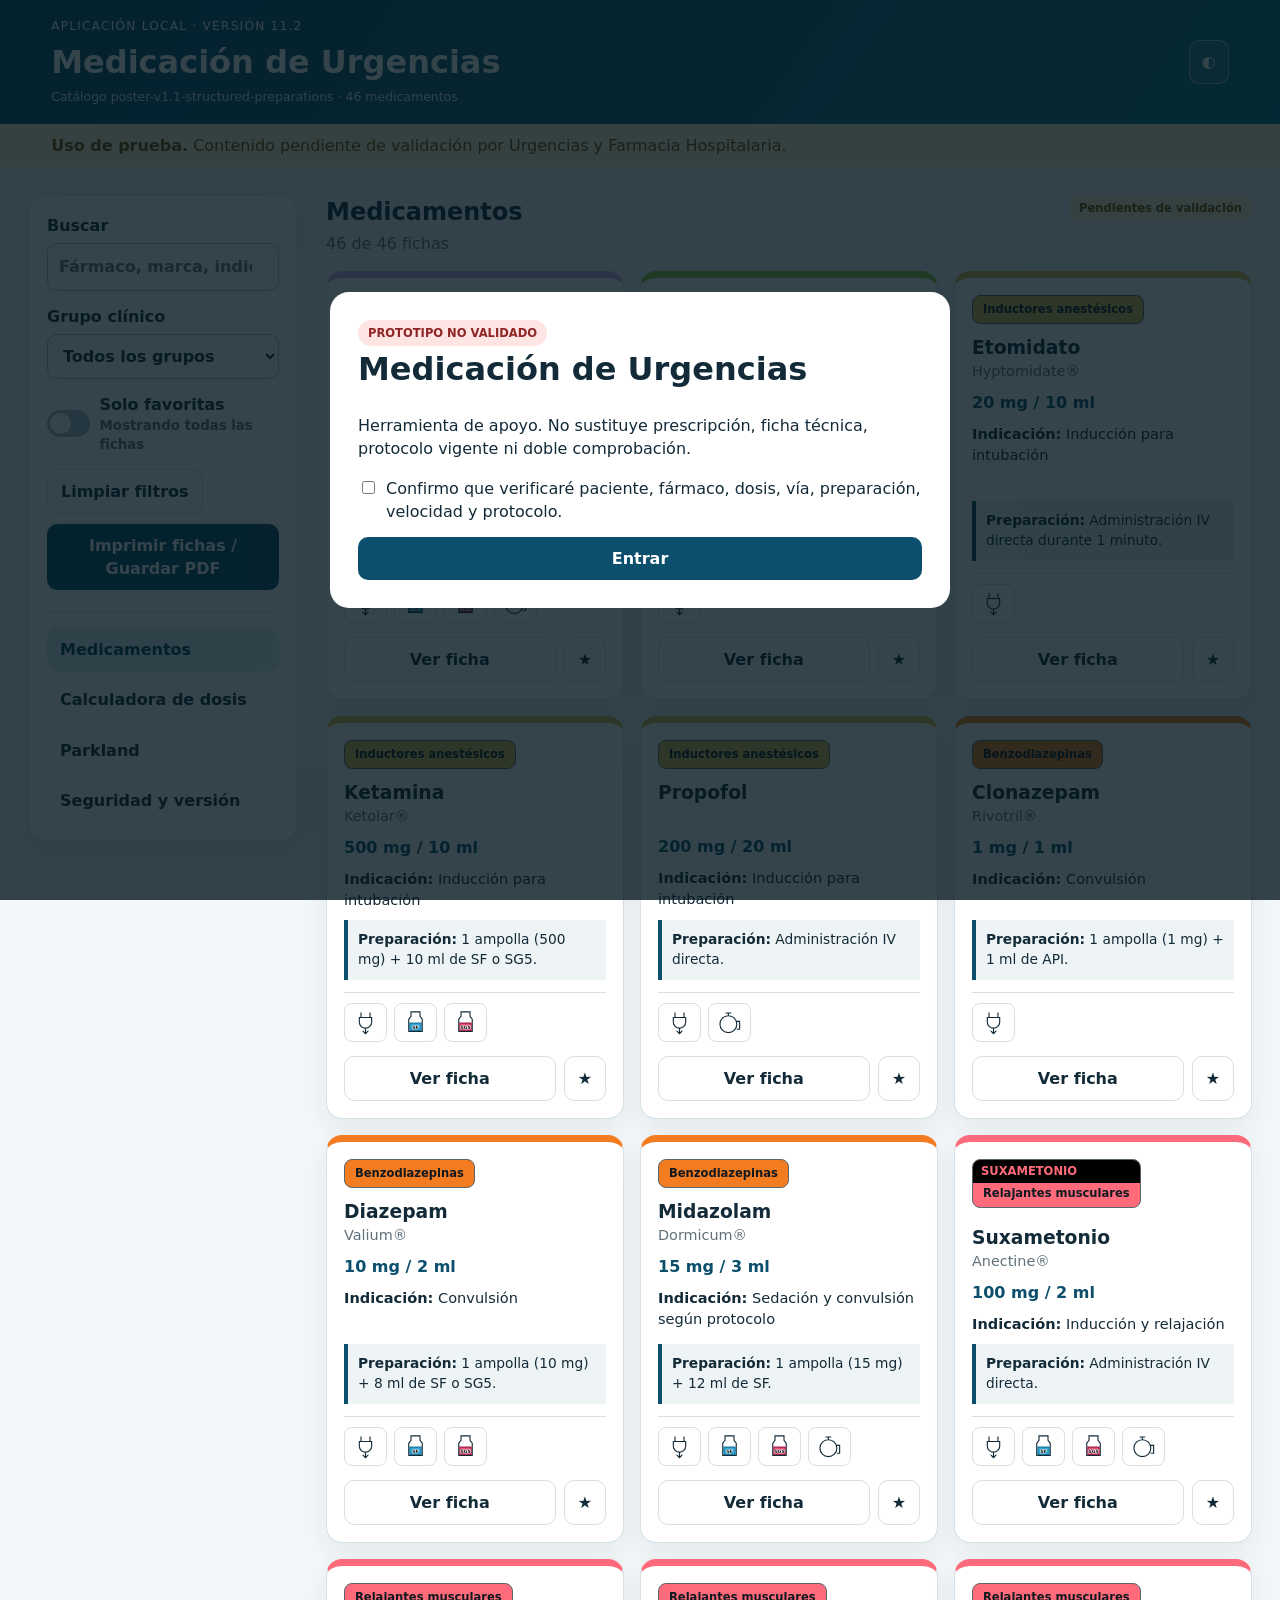
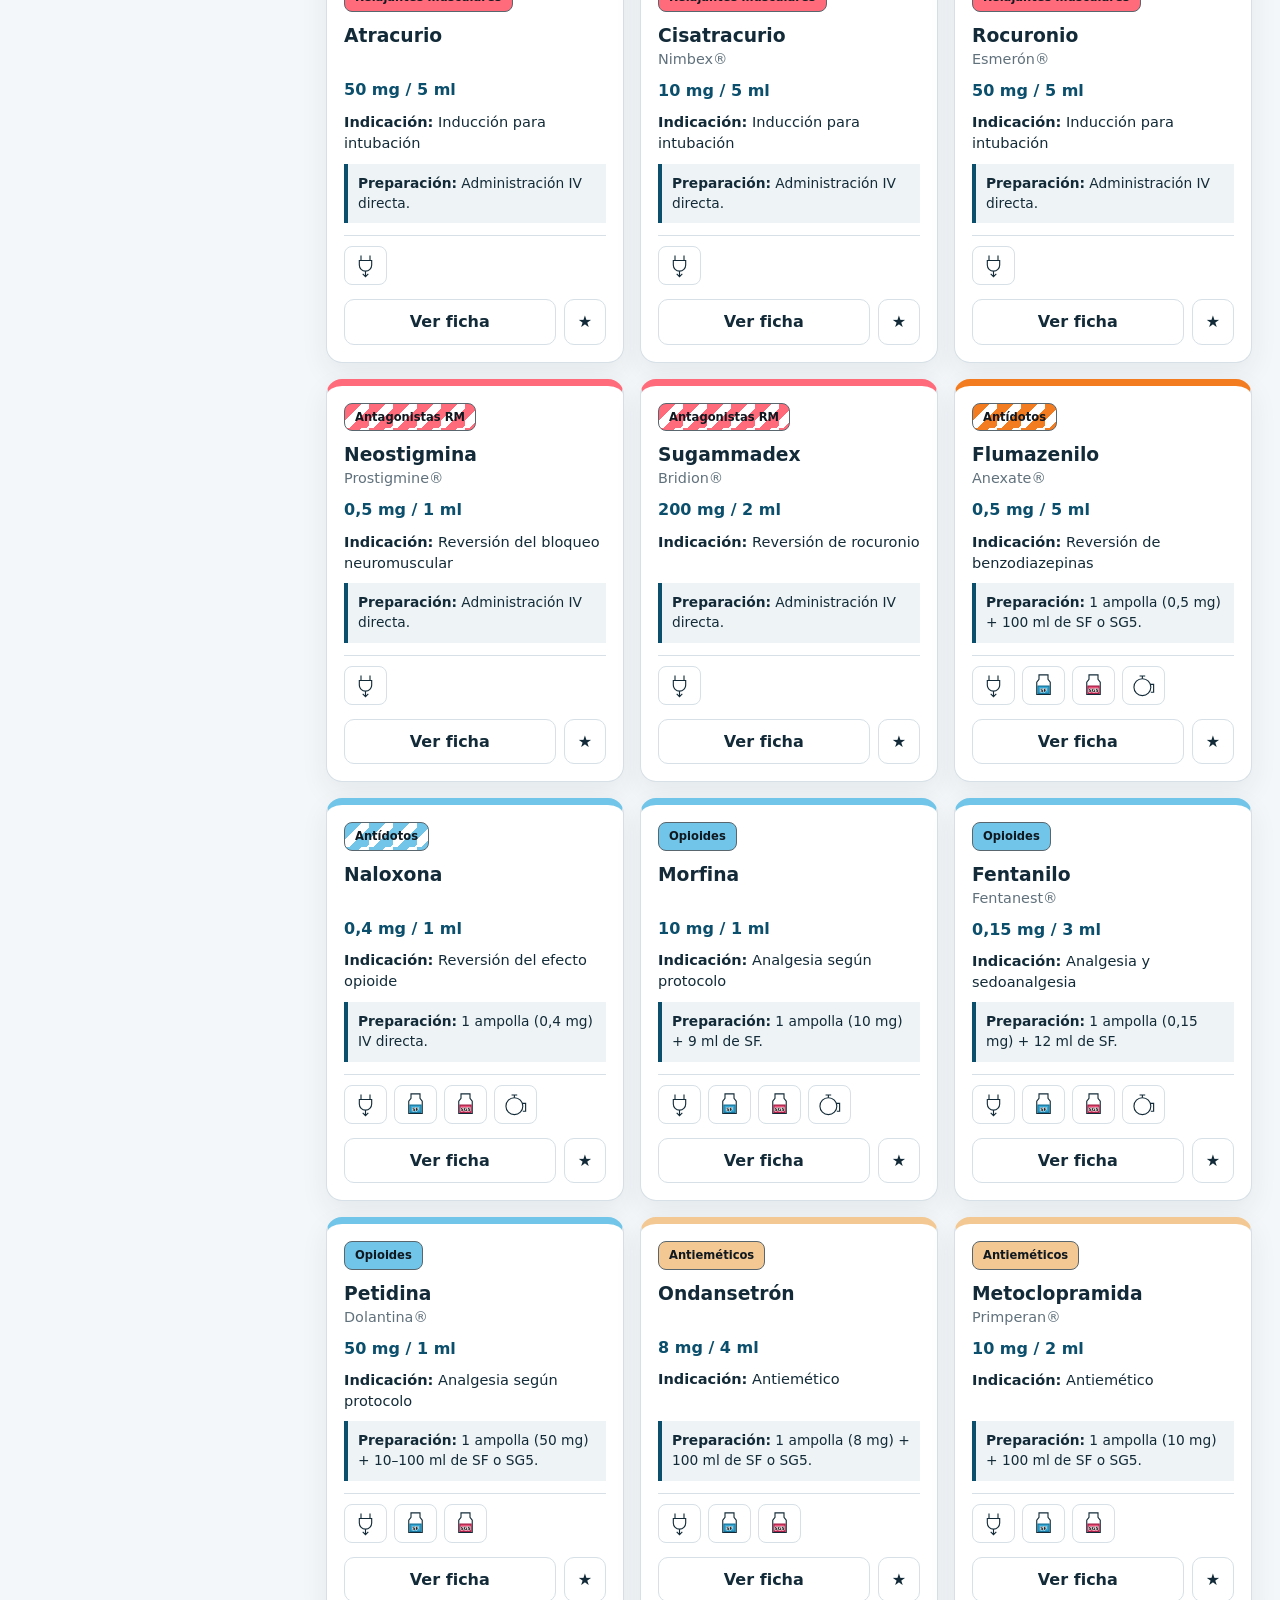
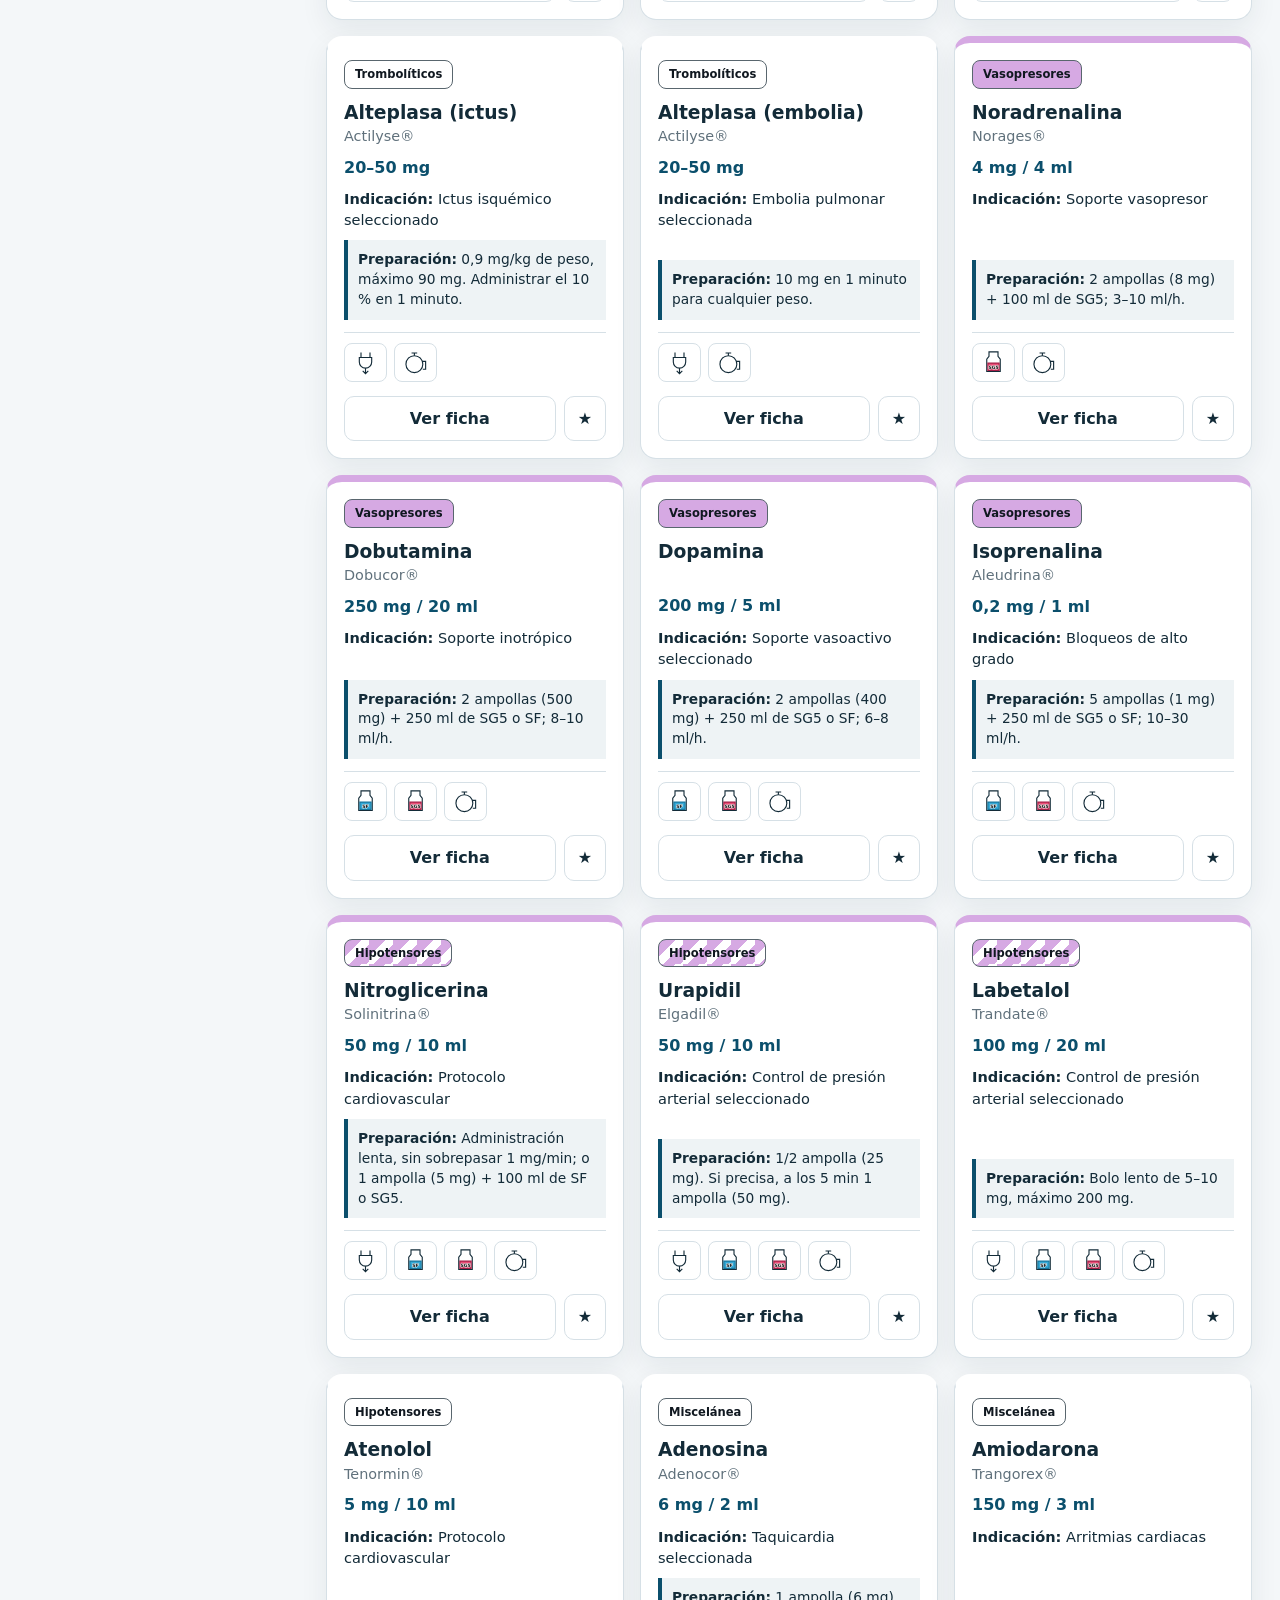
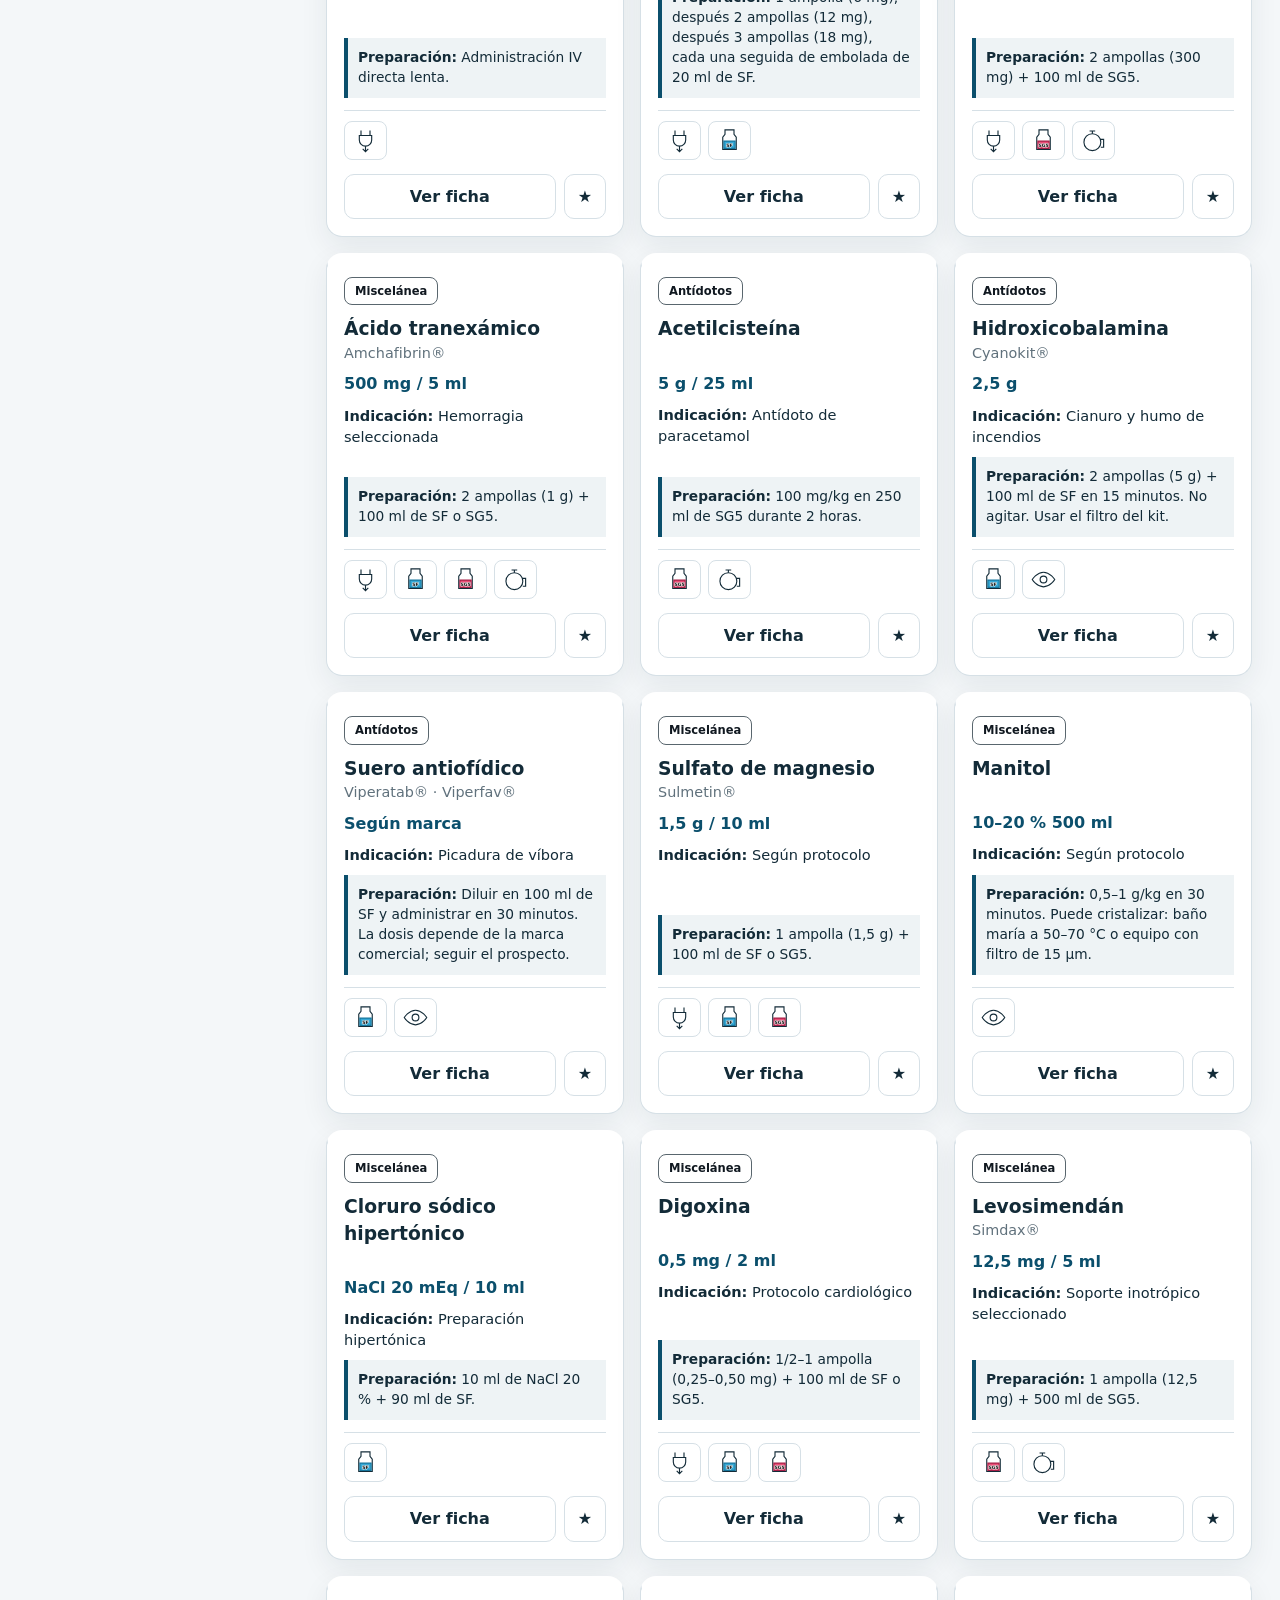
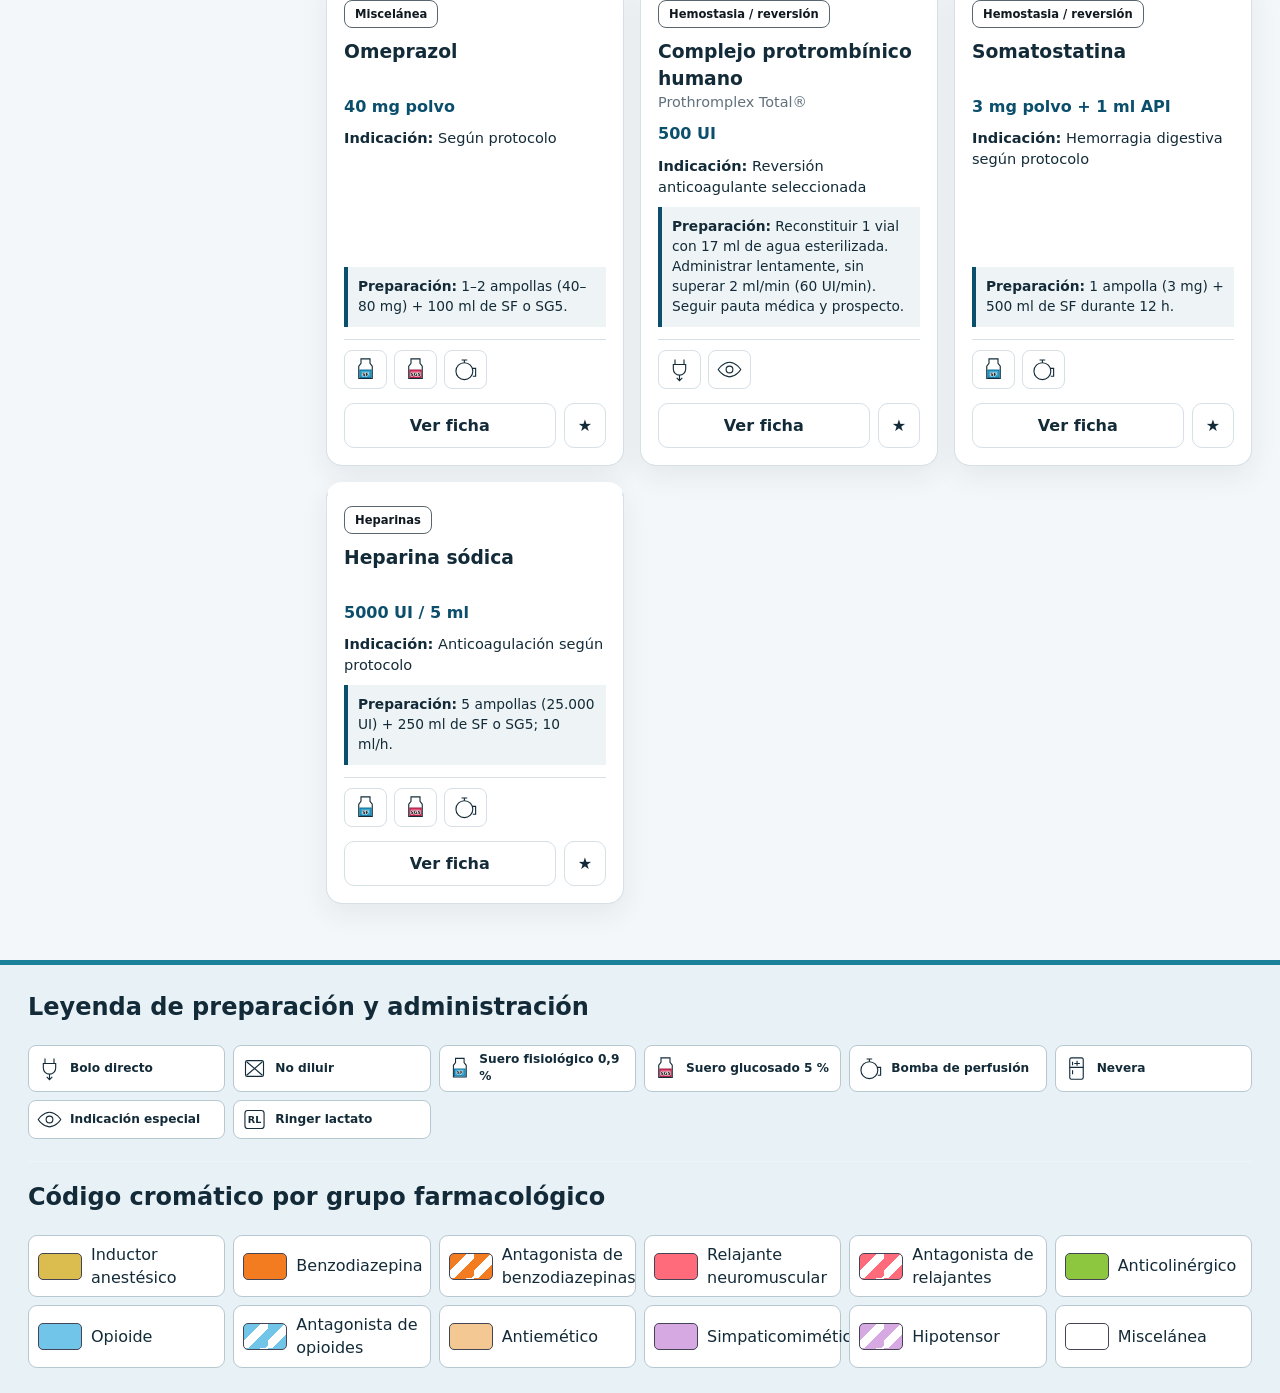
==== commit 433100ad: "Add files via upload" ====
--- a/index.html
+++ b/index.html
@@ -19,7 +19,7 @@
   <div id="safetyGate" class="gate" role="dialog" aria-modal="true" aria-labelledby="gateTitle">
     <div class="gate-card"><span class="pill danger">PROTOTIPO NO VALIDADO</span><h1 id="gateTitle">Medicación de Urgencias</h1><p>Herramienta de apoyo. No sustituye prescripción, ficha técnica, protocolo vigente ni doble comprobación.</p><label class="check"><input id="gateCheck" type="checkbox"> Confirmo que verificaré paciente, fármaco, dosis, vía, preparación, velocidad y protocolo.</label><button id="enterBtn" class="primary" disabled>Entrar</button></div>
   </div>
-  <header class="topbar"><div><p class="eyebrow">Aplicación local · versión 11.1</p><h1>Medicación de Urgencias</h1><p id="catalogInfo" class="catalog-info">Cargando catálogo…</p></div><div class="header-actions"><button id="installBtn" class="install-btn" hidden>Instalar aplicación</button><button id="themeBtn" class="icon-btn" aria-label="Cambiar contraste">◐</button></div></header>
+  <header class="topbar"><div><p class="eyebrow">Aplicación local · versión 11.2</p><h1>Medicación de Urgencias</h1><p id="catalogInfo" class="catalog-info">Cargando catálogo…</p></div><div class="header-actions"><button id="installBtn" class="install-btn" hidden>Instalar aplicación</button><button id="themeBtn" class="icon-btn" aria-label="Cambiar contraste">◐</button></div></header>
   <div class="alert"><strong>Uso de prueba.</strong> Contenido pendiente de validación por Urgencias y Farmacia Hospitalaria.</div>
   <main class="layout">
     <aside class="sidebar"><label>Buscar<input id="search" type="search" placeholder="Fármaco, marca, indicación..."></label><label>Grupo clínico<select id="category"><option value="all">Todos los grupos</option></select></label><label class="check"><input id="favoritesOnly" type="checkbox"> Solo favoritos</label><button id="clearBtn" class="secondary">Limpiar filtros</button><nav><button class="nav-btn active" data-view="meds">Medicamentos</button><button class="nav-btn" data-view="dose">Calculadora de dosis</button><button class="nav-btn" data-view="parkland">Parkland</button><button class="nav-btn" data-view="about">Seguridad y versión</button></nav></aside>
@@ -27,7 +27,7 @@
       <section id="medsView" class="view"><div class="section-head"><div><h2>Medicamentos</h2><p id="count"></p></div><span class="pill warning">Pendientes de validación</span></div><div id="cards" class="card-grid"></div><p id="empty" class="empty" hidden>No hay resultados.</p></section>
       <section id="doseView" class="view" hidden><div class="section-head"><div><h2>Calculadora de dosis</h2><p>Realiza conversiones a partir de una dosis ya prescrita.</p></div><span class="pill danger">No prescribe dosis</span></div><div class="panel dose-grid"><fieldset><legend>1. Dosis prescrita</legend><label>Tipo<select id="doseMode"><option value="total">Dosis total</option><option value="perKg">Dosis por kg</option></select></label><label id="weightWrap" hidden>Peso (kg)<input id="doseWeight" type="number" min="0.1" max="300" step="0.1"></label><div class="inline"><label>Dosis<input id="doseValue" type="number" min="0" step="any"></label><label>Unidad<select id="doseUnit"><option value="mg">mg</option><option value="mcg">microgramos</option><option value="g">g</option><option value="UI">UI</option></select></label></div></fieldset><fieldset><legend>2. Presentación</legend><div class="inline"><label>Cantidad<input id="stockAmount" type="number" min="0" step="any"></label><label>Unidad<select id="stockUnit"><option value="mg">mg</option><option value="mcg">microgramos</option><option value="g">g</option><option value="UI">UI</option></select></label></div><label>Volumen que contiene (ml)<input id="stockVolume" type="number" min="0" step="any"></label></fieldset><fieldset><legend>3. Preparación opcional</legend><label>Volumen final total (ml)<input id="finalVolume" type="number" min="0" step="any"></label><div class="inline"><label>Duración<input id="duration" type="number" min="0" step="any"></label><label>Unidad<select id="durationUnit"><option value="min">min</option><option value="h">horas</option></select></label></div></fieldset><div class="actions"><button id="doseCalcBtn" class="primary">Calcular</button><button id="doseResetBtn" class="secondary">Borrar</button></div><div id="doseResult" class="result">Introduce la dosis prescrita y la presentación disponible.</div></div><div class="note"><strong>Resultado matemático, no pauta clínica.</strong> No mezcles UI con unidades de masa.</div></section>
       <section id="parklandView" class="view" hidden><div class="section-head"><div><h2>Calculadora de Parkland</h2><p>Reposición inicial orientativa en pacientes quemados.</p></div><span class="pill danger">Requiere validación clínica</span></div><div class="panel parkland"><label>Peso (kg)<input id="weight" type="number" min="1" max="300" step="0.1"></label><label>Superficie corporal quemada (%)<input id="burn" type="number" min="1" max="100" step="0.1"></label><button id="calcBtn" class="primary">Calcular</button><button id="resetCalc" class="secondary">Borrar</button><div id="calcResult" class="result">Introduce peso y %SCQ.</div></div><div class="note"><strong>Fórmula:</strong> 4 ml × kg × %SCQ. 50 % en las primeras 8 horas y 50 % en las 16 siguientes. El tiempo se cuenta desde la quemadura.</div></section>
-      <section id="aboutView" class="view" hidden><div class="panel prose"><h2>Seguridad y versión</h2><ul><li>Versión de la aplicación: 11.1. Catálogo clínico externo con preparaciones estructuradas.</li><li>Sin datos identificativos ni conexiones externas.</li><li>Los favoritos se guardan en este navegador.</li><li>Los colores indican la clasificación cromática de jeringas, separada del grupo clínico usado para filtrar.</li><li>Los valores Pantone se muestran mediante equivalencias sRGB aproximadas para pantalla.</li></ul><button id="exportBtn" class="secondary">Exportar favoritos</button></div></section>
+      <section id="aboutView" class="view" hidden><div class="panel prose"><h2>Seguridad y versión</h2><ul><li>Versión de la aplicación: 11.2. Catálogo clínico externo con preparaciones estructuradas.</li><li>Sin datos identificativos ni conexiones externas.</li><li>Los favoritos se guardan en este navegador.</li><li>Los colores indican la clasificación cromática de jeringas, separada del grupo clínico usado para filtrar.</li><li>Los valores Pantone se muestran mediante equivalencias sRGB aproximadas para pantalla.</li></ul><button id="exportBtn" class="secondary">Exportar favoritos</button></div></section>
     </section>
   </main>
   <footer class="app-footer"><div class="footer-inner"><h2>Leyenda de preparación y administración</h2><div id="iconLegend" class="legend-grid"></div><section class="color-legend"><h2>Código cromático por grupo farmacológico</h2><div id="colorLegend" class="legend-grid"></div></section></div></footer>
--- a/styles.css
+++ b/styles.css
@@ -1,3 +1,4 @@
 :root{--bg:#f4f7f9;--surface:#fff;--ink:#132b38;--muted:#60717c;--brand:#0b4f6c;--line:#d6e0e6;--shadow:0 10px 28px #0c2d3d12;--danger:#8f2525;--danger-bg:#ffe4e4;--warn:#7a4d00;--warn-bg:#fff1cc;--inductor:#DBBC4E;--benzo:#F47C20;--relax:#FF6B7A;--local:#A7A8AA;--anticholin:#8DC63F;--opioid:#71C5E8;--antiemetic:#F3C892;--vaso:#D6A9E3;--misc:#fff}*{box-sizing:border-box}body{margin:0;background:var(--bg);color:var(--ink);font-family:system-ui,-apple-system,"Segoe UI",sans-serif;line-height:1.45}.topbar{display:flex;align-items:center;justify-content:space-between;padding:18px clamp(18px,4vw,54px);color:#fff;background:linear-gradient(125deg,var(--brand),#117a8b)}h1,h2{margin-top:0}.topbar h1{margin:0;font-size:clamp(1.5rem,3vw,2rem)}.eyebrow{margin:0 0 3px;font-size:.76rem;text-transform:uppercase;letter-spacing:.1em}.header-actions{display:flex;gap:10px}.icon-btn,.install-btn{border:1px solid #ffffff88;border-radius:10px;padding:9px 12px}.icon-btn{background:#ffffff18;color:white}.install-btn{background:#fff;color:var(--brand);font-weight:800}.alert{padding:10px clamp(18px,4vw,54px);background:var(--warn-bg);color:var(--warn)}.layout{max-width:1450px;margin:auto;padding:28px;display:grid;grid-template-columns:270px 1fr;gap:28px}.sidebar{position:sticky;top:18px;align-self:start;padding:18px;background:var(--surface);border:1px solid var(--line);border-radius:18px;box-shadow:var(--shadow)}label{display:grid;gap:6px;font-weight:650;margin-bottom:14px}input,select,button{font:inherit}input,select{width:100%;padding:11px;border:1px solid #afc0ca;border-radius:10px;background:var(--surface);color:var(--ink)}button{cursor:pointer}.primary,.secondary,.nav-btn{padding:10px 13px;border-radius:10px;font-weight:750}.primary{border:0;background:var(--brand);color:#fff}.secondary{border:1px solid var(--line);background:var(--surface);color:var(--ink)}.check{display:flex;align-items:flex-start;gap:8px;font-weight:500}.check input{width:auto;margin-top:4px}.sidebar nav{display:grid;gap:7px;margin-top:22px;padding-top:15px;border-top:1px solid var(--line)}.nav-btn{text-align:left;border:0;background:transparent;color:var(--ink)}.nav-btn.active{background:#dff2f6;color:#07445a}.content{min-width:0}.section-head{display:flex;justify-content:space-between;gap:14px;align-items:start}.section-head h2{margin-bottom:2px}.section-head p{margin:0 0 16px;color:var(--muted)}.pill{display:inline-block;padding:5px 10px;border-radius:999px;font-size:.72rem;font-weight:850}.warning{background:var(--warn-bg);color:var(--warn)}.danger{background:var(--danger-bg);color:var(--danger)}.card-grid{display:grid;grid-template-columns:repeat(auto-fill,minmax(270px,1fr));gap:16px}.drug-card{--label:var(--misc);display:flex;flex-direction:column;padding:17px;background:var(--surface);border:1px solid var(--line);border-top:7px solid var(--label);border-radius:16px;box-shadow:var(--shadow)}.drug-card h3{margin:10px 0 0}.brand{min-height:1.4em;color:var(--muted);font-size:.9rem}.presentation{margin:9px 0;color:var(--brand);font-weight:800}.summary{flex:1;font-size:.91rem}.family-tag{display:inline-block;max-width:100%;padding:5px 10px;border:1px solid #59666e;border-radius:8px;background:var(--label-fill,var(--label));color:#101820;font-size:.72rem;font-weight:900;background-size:24px 24px}.special-tag{padding-top:25px;position:relative;overflow:hidden}.special-tag::before{content:attr(data-title);position:absolute;inset:0 0 auto;background:#000;color:var(--label);padding:3px 8px}.card-icons,.detail-icons{display:flex;flex-wrap:wrap;gap:7px;margin-top:12px;padding-top:10px;border-top:1px solid var(--line)}.med-icon{display:inline-flex;align-items:center;gap:7px;padding:5px 7px;border:1px solid var(--line);border-radius:8px;background:var(--surface);font-size:.76rem;font-weight:750}.med-icon svg{width:27px;height:27px;fill:none;stroke:currentColor;stroke-width:2}.med-icon.compact span{display:none}.icon-sf .liquid{fill:#36a9d6}.icon-sg .liquid{fill:#ec4f78}.card-actions,.actions{display:flex;gap:8px;margin-top:14px}.card-actions button:first-child{flex:1}.fav.active{background:#ffefb2}.panel{padding:22px;background:var(--surface);border:1px solid var(--line);border-radius:18px;box-shadow:var(--shadow)}.dose-grid{display:grid;grid-template-columns:repeat(3,1fr);gap:16px}.dose-grid fieldset{border:1px solid var(--line);border-radius:13px;padding:14px}.dose-grid legend{font-weight:850;color:var(--brand)}.inline{display:grid;grid-template-columns:2fr 1fr;gap:9px}.result{grid-column:1/-1;padding:16px;border-radius:11px;background:#e6f3f6;font-weight:650}.formula{display:inline-block;margin:7px 0;padding:5px 7px;background:var(--surface);border:1px solid var(--line);border-radius:7px;font-family:ui-monospace,monospace}.bad{color:var(--danger);font-weight:850}.parkland{display:grid;grid-template-columns:1fr 1fr auto auto;align-items:end;gap:12px}.parkland label{margin:0}.note{margin-top:15px;padding:15px;border-left:5px solid #dda01d;background:var(--warn-bg)}.app-footer{margin-top:28px;padding:25px 28px;background:#102f3e;color:#eef8fb}.footer-inner{max-width:1394px;margin:auto}.legend-grid{display:grid;grid-template-columns:repeat(auto-fit,minmax(185px,1fr));gap:8px}.color-legend{margin-top:22px;padding-top:18px;border-top:1px solid #ffffff44}.swatch{--label:var(--misc);display:flex;align-items:center;gap:9px;padding:7px 9px;border:1px solid #ffffff55;border-radius:9px}.swatch::before{content:"";width:42px;height:25px;flex:none;border:1px solid #445;border-radius:5px;background:var(--label-fill,var(--label));background-size:24px 24px}.swatch small{display:block;color:#c6dae3}.gate{position:fixed;inset:0;z-index:100;display:grid;place-items:center;padding:20px;background:#03161fcc}.gate.hidden{display:none}.gate-card{max-width:620px;padding:28px;border-radius:19px;background:#fff;color:#132b38}.gate-card .primary{width:100%}dialog{width:min(720px,92vw);max-height:88vh;padding:0;border:0;border-radius:18px;background:var(--surface);color:var(--ink)}dialog::backdrop{background:#001c2c99}dialog article{padding:23px}dialog form{padding:0 23px 23px}.detail-grid{display:grid;grid-template-columns:150px 1fr;gap:8px 15px}.detail-grid dt{font-weight:850}.detail-grid dd{margin:0}.detail-warning{margin:12px 0;padding:12px;border-radius:10px;background:var(--danger-bg);color:var(--danger)}.update-toast{position:fixed;z-index:80;right:18px;bottom:18px;display:flex;align-items:center;gap:12px;padding:14px;border-radius:13px;background:var(--surface);box-shadow:0 15px 50px #0005}.update-toast[hidden]{display:none}.dark{--bg:#10191f;--surface:#18242c;--ink:#eef7fb;--muted:#b4c1c8;--line:#344854;--shadow:none}.dark .gate-card{background:#18242c;color:#eef7fb}@media(max-width:900px){.layout{grid-template-columns:1fr;padding:16px}.sidebar{position:static}.dose-grid,.parkland{grid-template-columns:1fr}.dose-grid .result,.parkland .result{grid-column:1}.section-head{flex-direction:column}.detail-grid{grid-template-columns:1fr}}@media(max-width:600px){.install-btn{font-size:.75rem}.legend-grid{grid-template-columns:1fr 1fr}.update-toast{left:12px;right:12px}}
 .catalog-info{margin:3px 0 0;font-size:.78rem;opacity:.9}code{padding:.1rem .3rem;border-radius:.3rem;background:#e7eef2;color:#17303c}
 .prep-summary{margin-top:10px;padding:10px;border-left:4px solid var(--brand);background:color-mix(in srgb,var(--brand) 7%,var(--surface));font-size:.86rem}.preparation-list{display:grid;gap:9px}.preparation-item{display:grid;gap:3px;padding:10px;border:1px solid var(--line);border-radius:9px;background:var(--bg)}.preparation-item span{font-size:.8rem;color:var(--muted)}.preparation-item p{margin:.2rem 0}.preparation-item b{color:var(--brand)}
+.icon-sf .liquid{fill:#36a9d6!important;stroke:#16769d!important}.icon-sg .liquid{fill:#ec4f78!important;stroke:#a51f46!important}.icon-sf .bag-label,.icon-sg .bag-label{fill:#111!important;stroke:none!important;font:900 8px system-ui,sans-serif;paint-order:stroke;stroke:#fff!important;stroke-width:1.5px!important}
